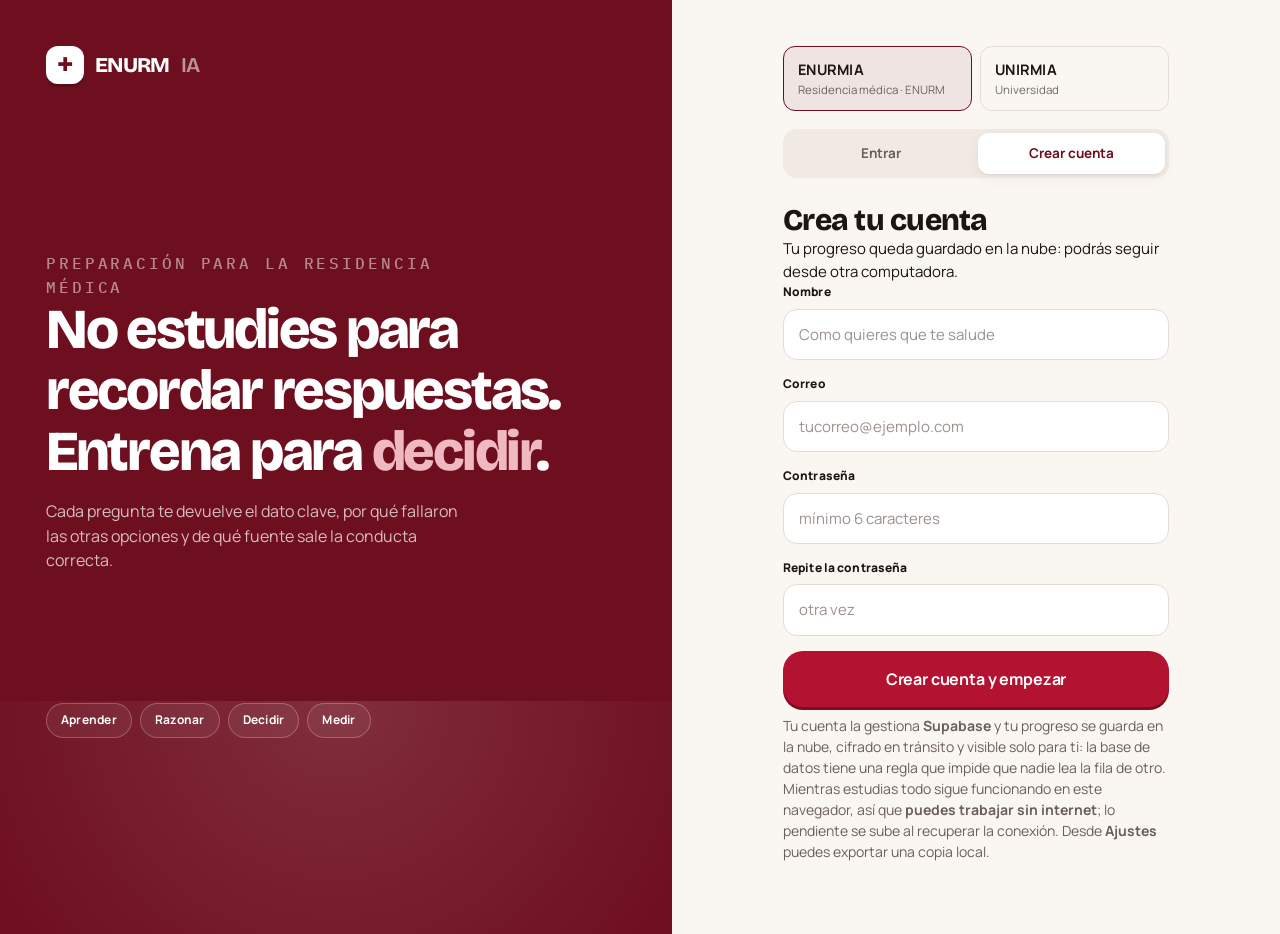
==== app.html @ 2036afc1 "UNIRMIA: completar cuatrimestres 10-13 al estandar extenso (32 materias), renombrar Cuatrimestre->Bl" ====
<!DOCTYPE html>
<html lang="es">
<head>
<meta charset="utf-8">
<meta name="viewport" content="width=device-width,initial-scale=1">
<title>ENURMIA</title>
<link rel="icon" href="data:image/svg+xml,<svg xmlns='http://www.w3.org/2000/svg' viewBox='0 0 100 100'><rect width='100' height='100' rx='22' fill='%236E0F1F'/><path d='M12 55h16l7-18 10 34 8-22 6 12h29' stroke='white' stroke-width='7' fill='none' stroke-linecap='round' stroke-linejoin='round'/></svg>">
<link rel="stylesheet" href="assets/css/app.css">
</head>
<body>

<div class="app" id="app"></div>
<div class="tostadas" id="tostadas"></div>

<!-- banco de preguntas -->
<script src="datos/banco-01-medicina-interna.js"></script>
<script src="datos/banco-02-pediatria-gineco.js"></script>
<script src="datos/banco-03-cirugia-emergencias-psiquiatria.js"></script>
<script src="datos/banco-04-salud-publica-bioetica.js"></script>
<script src="datos/banco-05-farmacologia-basicas.js"></script>
<!-- banco extendido: examenes MIR reales (HEAD-QA v2, MIT) -->
<script src="datos/banco-06-temario-a.js"></script>
<script src="datos/banco-07-temario-b.js"></script>
<script src="datos/banco-08-temario-c.js"></script>
<script src="datos/banco-09-temario-d.js"></script>
<script src="datos/banco-10-temario-e.js"></script>
<script src="datos/banco-11-temario-f.js"></script>
<script src="datos/banco-12-temario-g.js"></script>
<script src="datos/banco-13-temario-h.js"></script>
<script src="datos/banco-14-temario-i.js"></script>
<script src="datos/banco-15-temario-j.js"></script>
<script src="datos/banco-16-temario-k.js"></script>
<script src="datos/banco-17-temario-l.js"></script>
<script src="datos/banco-18-temario-m.js"></script>
<script src="datos/banco-19-temario-n.js"></script>
<script src="datos/banco-20-temario-o.js"></script>
<script src="datos/banco-21-temario-p.js"></script>
<script src="datos/banco-22-temario-q.js"></script>
<script src="datos/banco-23-temario-r.js"></script>
<script src="datos/banco-24-temario-s.js"></script>
<script src="datos/banco-25-temario-t.js"></script>
<script src="datos/banco-26-temario-u.js"></script>
<script src="datos/banco-27-temario-v.js"></script>
<script src="datos/banco-enurm-real.js"></script>
<script src="datos/banco-mir-01.js"></script>
<script src="datos/banco-mir-02.js"></script>
<script src="datos/banco-mir-03.js"></script>
<!-- capa de explicaciones que se fusiona por id sobre el banco extendido -->
<script src="datos/revision-mir.js"></script>
<script src="datos/explicaciones-mir-01.js"></script>
<script src="datos/explicaciones-mir-02.js"></script>
<script src="datos/explicaciones-mir-03.js"></script>
<script src="datos/explicaciones-mir-04.js"></script>
<script src="datos/explicaciones-mir-05.js"></script>
<script src="datos/explicaciones-mir-06.js"></script>
<script src="datos/explicaciones-mir-07.js"></script>
<script src="datos/explicaciones-mir-08.js"></script>
<script src="datos/explicaciones-mir-09.js"></script>
<script src="datos/explicaciones-mir-10.js"></script>
<script src="datos/explicaciones-mir-11.js"></script>
<script src="datos/explicaciones-mir-12.js"></script>
<script src="datos/explicaciones-mir-13.js"></script>
<script src="datos/explicaciones-mir-14.js"></script>
<script src="datos/explicaciones-mir-15.js"></script>
<script src="datos/explicaciones-mir-16.js"></script>
<script src="datos/explicaciones-mir-17.js"></script>
<script src="datos/explicaciones-enurm-01.js"></script>
<script src="datos/explicaciones-enurm-02.js"></script>
<script src="datos/asignaturas-unirm.js"></script>
<script src="datos/casos.js"></script>
<script src="datos/casos-02.js"></script>
<script src="datos/casos-unirm.js"></script>
<script src="datos/tarjetas.js"></script>
<script src="datos/temario.js"></script>
<script src="datos/apuntes-01-cardio-respiratorio.js"></script>
<script src="datos/apuntes-02-infeccioso-digestivo-endocrino.js"></script>
<script src="datos/apuntes-03-electrolitos-neuro-reuma.js"></script>
<script src="datos/apuntes-04-urgencias.js"></script>
<script src="datos/apuntes-05-obstetricia.js"></script>
<script src="datos/apuntes-06-ginecologia.js"></script>
<script src="datos/apuntes-07-pediatria.js"></script>
<script src="datos/apuntes-08-cirugia.js"></script>

<!-- UNIRMIA: van DESPUES de los datos de ENURMIA a proposito.
     datos/temario.js y datos/tarjetas.js asignan el array entero
     (window.TEMARIO = [...]) en vez de concatenar, asi que todo lo
     que se cargue antes que ellos se pierde. -->
<script src="datos/unirm-07-temario.js"></script>
<script src="datos/unirm-07-apuntes.js"></script>
<script src="datos/unirm-07-tarjetas.js"></script>
<script src="datos/unirm-07-banco.js"></script>
<script src="datos/unirm-07-apuntes-2.js"></script>
<script src="datos/unirm-07-tarjetas-2.js"></script>
<script src="datos/unirm-07-banco-2.js"></script>
<script src="datos/unirm-07-apuntes-3.js"></script>
<script src="datos/unirm-07-tarjetas-3.js"></script>
<script src="datos/unirm-07-banco-3.js"></script>
<script src="datos/unirm-07-banco-4.js"></script>
<script src="datos/unirm-07-banco-5.js"></script>
<script src="datos/unirm-07-banco-6.js"></script>
<script src="datos/unirm-07-banco-7.js"></script>
<script src="datos/unirm-07-banco-8.js"></script>
<script src="datos/unirm-07-banco-9.js"></script>
<script src="datos/unirm-07-banco-10.js"></script>
<script src="datos/unirm-07-banco-11.js"></script>
<script src="datos/unirm-07-banco-12.js"></script>
<script src="datos/unirm-07-banco-13.js"></script>
<script src="datos/unirm-07-banco-14.js"></script>
<script src="datos/unirm-07-banco-15.js"></script>
<script src="datos/unirm-07-banco-16.js"></script>
<script src="datos/unirm-07-apuntes-4.js"></script>
<script src="datos/unirm-07-apuntes-5.js"></script>
<script src="datos/unirm-07-apuntes-6.js"></script>
<script src="datos/unirm-07-apuntes-7.js"></script>
<script src="datos/unirm-07-apuntes-8.js"></script>
<script src="datos/unirm-07-apuntes-9.js"></script>
<script src="datos/unirm-07-apuntes-10.js"></script>
<script src="datos/unirm-07-apuntes-11.js"></script>
<script src="datos/unirm-07-apuntes-12.js"></script>
<script src="datos/unirm-07-apuntes-13.js"></script>
<script src="datos/unirm-07-apuntes-14.js"></script>
<script src="datos/unirm-07-apuntes-15.js"></script>
<script src="datos/unirm-07-apuntes-16.js"></script>
<script src="datos/unirm-07-apuntes-17.js"></script>
<script src="datos/unirm-07-apuntes-18.js"></script>
<script src="datos/unirm-07-apuntes-19.js"></script>
<script src="datos/unirm-07-apuntes-20.js"></script>
<script src="datos/unirm-07-apuntes-21.js"></script>
<script src="datos/unirm-07-apuntes-22.js"></script>
<script src="datos/unirm-07-apuntes-23.js"></script>
<script src="datos/unirm-08-temario.js"></script>
<script src="datos/unirm-08-apuntes.js"></script>
<script src="datos/unirm-08-tarjetas.js"></script>
<script src="datos/unirm-08-banco.js"></script>
<script src="datos/unirm-08-banco-17.js"></script>
<script src="datos/unirm-08-banco-18.js"></script>
<script src="datos/unirm-08-banco-19.js"></script>
<script src="datos/unirm-08-banco-20.js"></script>
<script src="datos/unirm-08-banco-21.js"></script>
<script src="datos/unirm-08-banco-22.js"></script>
<script src="datos/unirm-08-banco-23.js"></script>
<script src="datos/unirm-08-banco-24.js"></script>
<script src="datos/unirm-08-banco-25.js"></script>
<script src="datos/unirm-08-banco-26.js"></script>
<script src="datos/unirm-08-banco-27.js"></script>
<script src="datos/unirm-08-banco-28.js"></script>
<script src="datos/unirm-08-banco-29.js"></script>
<script src="datos/unirm-08-banco-30.js"></script>
<script src="datos/unirm-08-banco-31.js"></script>
<script src="datos/unirm-08-banco-32.js"></script>
<script src="datos/unirm-08-apuntes-2.js"></script>
<script src="datos/unirm-08-apuntes-3.js"></script>
<script src="datos/unirm-08-apuntes-4.js"></script>
<script src="datos/unirm-08-apuntes-5.js"></script>
<script src="datos/unirm-08-apuntes-6.js"></script>
<script src="datos/unirm-08-apuntes-7.js"></script>
<script src="datos/unirm-08-apuntes-8.js"></script>
<script src="datos/unirm-08-apuntes-9.js"></script>
<script src="datos/unirm-08-apuntes-10.js"></script>
<script src="datos/unirm-08-apuntes-11.js"></script>
<script src="datos/unirm-08-apuntes-12.js"></script>
<script src="datos/unirm-08-apuntes-24.js"></script>
<script src="datos/unirm-08-apuntes-25.js"></script>
<script src="datos/unirm-08-apuntes-26.js"></script>
<script src="datos/unirm-08-apuntes-27.js"></script>
<script src="datos/unirm-08-apuntes-28.js"></script>
<script src="datos/unirm-08-apuntes-29.js"></script>
<script src="datos/unirm-08-apuntes-30.js"></script>
<script src="datos/unirm-08-apuntes-31.js"></script>
<script src="datos/unirm-09-temario.js"></script>
<script src="datos/unirm-09-banco.js"></script>
<script src="datos/unirm-09-banco-2.js"></script>
<script src="datos/unirm-09-banco-3.js"></script>
<script src="datos/unirm-09-banco-4.js"></script>
<script src="datos/unirm-09-banco-5.js"></script>
<script src="datos/unirm-09-banco-6.js"></script>
<script src="datos/unirm-09-banco-7.js"></script>
<script src="datos/unirm-09-banco-8.js"></script>
<script src="datos/unirm-09-banco-9.js"></script>
<script src="datos/unirm-09-banco-10.js"></script>
<script src="datos/unirm-09-banco-11.js"></script>
<script src="datos/unirm-09-banco-12.js"></script>
<script src="datos/unirm-09-banco-13.js"></script>
<script src="datos/unirm-09-banco-14.js"></script>
<script src="datos/unirm-09-banco-15.js"></script>
<script src="datos/unirm-09-banco-16.js"></script>
<script src="datos/unirm-09-banco-17.js"></script>
<script src="datos/unirm-09-banco-18.js"></script>
<script src="datos/unirm-09-banco-19.js"></script>
<script src="datos/unirm-09-apuntes.js"></script>
<script src="datos/unirm-09-apuntes-2.js"></script>
<script src="datos/unirm-09-apuntes-3.js"></script>
<script src="datos/unirm-09-apuntes-4.js"></script>
<script src="datos/unirm-09-apuntes-5.js"></script>
<script src="datos/unirm-09-apuntes-6.js"></script>
<script src="datos/unirm-09-apuntes-7.js"></script>
<script src="datos/unirm-09-apuntes-8.js"></script>
<script src="datos/unirm-09-apuntes-9.js"></script>
<script src="datos/unirm-09-apuntes-10.js"></script>
<script src="datos/unirm-09-apuntes-11.js"></script>
<script src="datos/unirm-09-apuntes-12.js"></script>
<script src="datos/unirm-09-apuntes-13.js"></script>
<script src="datos/unirm-09-apuntes-14.js"></script>
<script src="datos/unirm-09-apuntes-15.js"></script>
<script src="datos/unirm-09-apuntes-16.js"></script>
<script src="datos/unirm-09-apuntes-17.js"></script>
<script src="datos/unirm-09-apuntes-18.js"></script>
<script src="datos/unirm-09-apuntes-19.js"></script>

<script src="datos/unirm-10-temario.js"></script>
<script src="datos/unirm-11-temario.js"></script>
<script src="datos/unirm-12-temario.js"></script>
<script src="datos/unirm-13-temario.js"></script>
<script src="datos/unirm-10-banco.js"></script>
<script src="datos/unirm-10-banco-2.js"></script>
<script src="datos/unirm-10-banco-3.js"></script>
<script src="datos/unirm-10-banco-4.js"></script>
<script src="datos/unirm-10-banco-5.js"></script>
<script src="datos/unirm-10-banco-6.js"></script>
<script src="datos/unirm-10-banco-7.js"></script>
<script src="datos/unirm-10-banco-8.js"></script>
<script src="datos/unirm-10-banco-9.js"></script>
<script src="datos/unirm-10-banco-10.js"></script>
<script src="datos/unirm-10-banco-11.js"></script>
<script src="datos/unirm-10-banco-12.js"></script>
<script src="datos/unirm-10-banco-13.js"></script>
<script src="datos/unirm-10-banco-14.js"></script>
<script src="datos/unirm-11-banco.js"></script>
<script src="datos/unirm-11-banco-2.js"></script>
<script src="datos/unirm-11-banco-3.js"></script>
<script src="datos/unirm-11-banco-4.js"></script>
<script src="datos/unirm-11-banco-5.js"></script>
<script src="datos/unirm-11-banco-6.js"></script>
<script src="datos/unirm-11-banco-7.js"></script>
<script src="datos/unirm-11-banco-8.js"></script>
<script src="datos/unirm-11-banco-9.js"></script>
<script src="datos/unirm-11-banco-10.js"></script>
<script src="datos/unirm-11-banco-11.js"></script>
<script src="datos/unirm-11-banco-12.js"></script>
<script src="datos/unirm-11-banco-13.js"></script>
<script src="datos/unirm-11-banco-14.js"></script>
<script src="datos/unirm-12-banco.js"></script>
<script src="datos/unirm-12-banco-2.js"></script>
<script src="datos/unirm-12-banco-3.js"></script>
<script src="datos/unirm-12-banco-4.js"></script>
<script src="datos/unirm-12-banco-5.js"></script>
<script src="datos/unirm-12-banco-6.js"></script>
<script src="datos/unirm-12-banco-7.js"></script>
<script src="datos/unirm-12-banco-8.js"></script>
<script src="datos/unirm-12-banco-9.js"></script>
<script src="datos/unirm-12-banco-10.js"></script>
<script src="datos/unirm-12-banco-11.js"></script>
<script src="datos/unirm-12-banco-12.js"></script>
<script src="datos/unirm-12-banco-13.js"></script>
<script src="datos/unirm-12-banco-14.js"></script>
<script src="datos/unirm-12-banco-15.js"></script>
<script src="datos/unirm-12-banco-16.js"></script>
<script src="datos/unirm-13-banco.js"></script>
<script src="datos/unirm-13-banco-2.js"></script>
<script src="datos/unirm-13-banco-3.js"></script>
<script src="datos/unirm-13-banco-4.js"></script>
<script src="datos/unirm-13-banco-5.js"></script>
<script src="datos/unirm-13-banco-6.js"></script>
<script src="datos/unirm-13-banco-7.js"></script>
<script src="datos/unirm-13-banco-8.js"></script>
<script src="datos/unirm-13-banco-9.js"></script>
<script src="datos/unirm-13-banco-10.js"></script>
<script src="datos/unirm-13-banco-11.js"></script>
<script src="datos/unirm-13-banco-12.js"></script>
<script src="datos/unirm-13-banco-13.js"></script>
<script src="datos/unirm-13-banco-14.js"></script>
<script src="datos/unirm-13-banco-15.js"></script>
<script src="datos/unirm-13-banco-16.js"></script>
<script src="datos/unirm-10-apuntes.js"></script>
<script src="datos/unirm-10-apuntes-2.js"></script>
<script src="datos/unirm-10-apuntes-3.js"></script>
<script src="datos/unirm-10-apuntes-4.js"></script>
<script src="datos/unirm-10-apuntes-5.js"></script>
<script src="datos/unirm-10-apuntes-6.js"></script>
<script src="datos/unirm-10-apuntes-7.js"></script>
<script src="datos/unirm-10-apuntes-8.js"></script>
<script src="datos/unirm-11-apuntes.js"></script>
<script src="datos/unirm-11-apuntes-2.js"></script>
<script src="datos/unirm-11-apuntes-3.js"></script>
<script src="datos/unirm-11-apuntes-4.js"></script>
<script src="datos/unirm-11-apuntes-5.js"></script>
<script src="datos/unirm-11-apuntes-6.js"></script>
<script src="datos/unirm-11-apuntes-7.js"></script>
<script src="datos/unirm-12-apuntes.js"></script>
<script src="datos/unirm-12-apuntes-2.js"></script>
<script src="datos/unirm-12-apuntes-3.js"></script>
<script src="datos/unirm-12-apuntes-4.js"></script>
<script src="datos/unirm-12-apuntes-5.js"></script>
<script src="datos/unirm-12-apuntes-6.js"></script>
<script src="datos/unirm-12-apuntes-7.js"></script>
<script src="datos/unirm-12-apuntes-8.js"></script>
<script src="datos/unirm-13-apuntes.js"></script>
<script src="datos/unirm-13-apuntes-2.js"></script>
<script src="datos/unirm-13-apuntes-3.js"></script>
<script src="datos/unirm-13-apuntes-4.js"></script>
<script src="datos/unirm-13-apuntes-5.js"></script>
<script src="datos/unirm-13-apuntes-6.js"></script>
<script src="datos/unirm-13-apuntes-7.js"></script>
<script src="datos/unirm-13-apuntes-8.js"></script>

<script src="datos/unirm-orden-opciones.js"></script>

<!-- nucleo -->
<script src="assets/js/vendor/supabase.js"></script>
<script src="assets/js/nube.js"></script>
<script src="assets/js/almacen.js"></script>
<script src="assets/js/ui.js"></script>
<script src="assets/js/motor.js"></script>
<script src="assets/js/ruta.js"></script>
<script src="assets/js/arturo.js"></script>
<script src="assets/js/arturo-ia.js"></script>

<!-- vistas -->
<script src="assets/js/vistas/sesion.js"></script>
<script src="assets/js/vistas/paneles.js"></script>
<script src="assets/js/vistas/clinica.js"></script>
<script src="assets/js/vistas/casos-unirm.js"></script>
<script src="assets/js/vistas/duelo.js"></script>
<script src="assets/js/vistas/flashcards.js"></script>
<script src="assets/js/vistas/temario.js"></script>
<script src="assets/js/vistas/ruta.js"></script>
<script src="assets/js/vistas/apuntes.js"></script>
<script src="assets/js/vistas/material.js"></script>
<script src="assets/js/vistas/examinar.js"></script>
<script src="assets/js/vistas/indice.js"></script>
<script src="assets/js/vistas/proximos.js"></script>
<script src="assets/js/vistas/ranking.js"></script>
<script src="assets/js/vistas/soporte.js"></script>
<script src="assets/js/vistas/admin.js"></script>
<script src="assets/js/app.js"></script>
</body>
</html>
---- assets/css/app.css ----
/* ============================================================
   ENURMIA — sistema visual
   Direccion: instrumental medico. Sangria como marca,
   materiales de quirofano como paleta de apoyo.
   ============================================================ */

@import url('https://fonts.googleapis.com/css2?family=Bricolage+Grotesque:opsz,wght@12..96,400;12..96,600;12..96,700;12..96,800&family=Manrope:wght@400;500;600;700;800&family=IBM+Plex+Mono:wght@400;500;600&display=swap');

/* ---------- tokens ---------- */
:root{
  --sangria:#6E0F1F;
  --sangria-vivo:#B31331;
  --sangria-luz:#F3DDE0;
  --sangria-tinta:#4A0812;

  --hueso:#FAF6F2;
  --hueso-hondo:#F1E9E3;
  --papel:#FFFFFF;
  --carbon:#16100F;
  --carbon-suave:#2A1F1D;

  --quirofano:#4E8C74;
  --quirofano-luz:#DCEDE4;
  --yodo:#C8873A;
  --yodo-luz:#F7E8D2;
  --suero:#7FA8C4;
  --suero-luz:#DFECF4;
  --lila:#8E7BB0;
  --lila-luz:#EAE3F3;

  --tinta:#1D1512;
  --tinta-60:#6B5F5A;
  --tinta-40:#9C918C;
  --linea:#E7DCD4;

  --display:'Bricolage Grotesque','Manrope',system-ui,sans-serif;
  --texto:'Manrope',system-ui,-apple-system,sans-serif;
  --mono:'IBM Plex Mono',ui-monospace,'Cascadia Mono',monospace;

  --r-xs:10px; --r-sm:14px; --r-md:20px; --r-lg:26px; --r-xl:34px;
  --sombra-baja:0 1px 2px rgba(45,20,15,.06), 0 4px 14px rgba(45,20,15,.05);
  --sombra-media:0 2px 6px rgba(45,20,15,.07), 0 14px 34px rgba(45,20,15,.09);
  --sombra-alta:0 8px 20px rgba(45,20,15,.10), 0 30px 60px rgba(45,20,15,.14);
  --salida:cubic-bezier(.22,1,.36,1);
  --rebote:cubic-bezier(.34,1.56,.64,1);
}

*,*::before,*::after{box-sizing:border-box}
html,body{height:100%}
body{
  margin:0;background:var(--hueso);color:var(--tinta);
  font-family:var(--texto);font-size:15px;line-height:1.55;
  -webkit-font-smoothing:antialiased;
  overflow-x:hidden;
}
h1,h2,h3,h4{font-family:var(--display);margin:0;letter-spacing:-.025em;line-height:1.08;font-weight:700}
p{margin:0}
button,input,textarea,select{font:inherit;color:inherit}
a{color:inherit;text-decoration:none}
::selection{background:var(--sangria-vivo);color:#fff}
:focus-visible{outline:2.5px solid var(--sangria-vivo);outline-offset:3px;border-radius:6px}

/* barra de scroll */
::-webkit-scrollbar{width:11px;height:11px}
::-webkit-scrollbar-track{background:transparent}
::-webkit-scrollbar-thumb{background:#DCCFC7;border:3px solid var(--hueso);border-radius:99px}
::-webkit-scrollbar-thumb:hover{background:#C6B4AA}

/* ---------- utilidades ---------- */
.mono{font-family:var(--mono);font-variant-numeric:tabular-nums}
.eyebrow{font-family:var(--mono);font-size:10.5px;letter-spacing:.18em;text-transform:uppercase;color:var(--tinta-40);font-weight:500}
.muted{color:var(--tinta-60)}
.center{display:grid;place-items:center}
.row{display:flex;align-items:center;gap:12px}
.row-b{display:flex;align-items:center;justify-content:space-between;gap:12px}
.wrap{flex-wrap:wrap}
.grow{flex:1}
.hidden{display:none !important}
.nowrap{white-space:nowrap}

/* ============================================================
   FIRMA VISUAL — el trazo de electrocardiograma
   ============================================================ */
.ecg{display:block;width:100%;height:100%;overflow:visible}
.ecg path{
  fill:none;stroke:currentColor;stroke-width:2;
  stroke-linecap:round;stroke-linejoin:round;
  stroke-dasharray:var(--dash,1000);
  stroke-dashoffset:var(--dash,1000);
  animation:latido 3.2s linear infinite;
}
@keyframes latido{
  0%{stroke-dashoffset:var(--dash,1000)}
  55%,100%{stroke-dashoffset:0}
}
.ecg--pausa path{animation:none;stroke-dashoffset:0}

/* ============================================================
   BOTONES — todo lo presionable se hunde
   ============================================================ */
.btn{
  --btn-bg:var(--sangria);--btn-fg:#fff;--btn-borde:var(--sangria-tinta);
  position:relative;display:inline-flex;align-items:center;justify-content:center;gap:9px;
  padding:12px 22px;border:none;border-radius:var(--r-sm);
  background:var(--btn-bg);color:var(--btn-fg);
  font-weight:700;font-size:14px;letter-spacing:-.01em;cursor:pointer;
  box-shadow:0 3px 0 var(--btn-borde);
  transition:transform .12s var(--salida),box-shadow .12s var(--salida),filter .18s ease;
  user-select:none;
}
.btn:hover{filter:brightness(1.08)}
.btn:active{transform:translateY(3px);box-shadow:0 0 0 var(--btn-borde)}
.btn[disabled]{opacity:.4;pointer-events:none}
.btn--vivo{--btn-bg:var(--sangria-vivo);--btn-borde:#7C0D22}
.btn--carbon{--btn-bg:var(--carbon);--btn-borde:#000}
.btn--verde{--btn-bg:var(--quirofano);--btn-borde:#33604F}
.btn--fantasma{--btn-bg:var(--papel);--btn-fg:var(--tinta);--btn-borde:var(--linea);border:1px solid var(--linea)}
.btn--claro{--btn-bg:var(--sangria-luz);--btn-fg:var(--sangria);--btn-borde:#E2C3C8}
.btn--sm{padding:8px 15px;font-size:13px;border-radius:11px}
.btn--lg{padding:16px 30px;font-size:16px;border-radius:var(--r-md)}
.btn--ancho{width:100%}

.icono{
  display:inline-grid;place-items:center;width:38px;height:38px;flex:none;
  border-radius:50%;border:1px solid var(--linea);background:var(--papel);
  cursor:pointer;box-shadow:0 2px 0 var(--linea);
  transition:transform .12s var(--salida),box-shadow .12s var(--salida),background .18s;
}
.icono:hover{background:var(--hueso-hondo)}
.icono:active{transform:translateY(2px);box-shadow:none}
.icono--activo{background:var(--carbon);color:#fff;border-color:var(--carbon);box-shadow:0 2px 0 #000}

/* ---------- chips ---------- */
.chip{
  display:inline-flex;align-items:center;gap:6px;
  padding:5px 12px;border-radius:99px;background:var(--hueso-hondo);
  font-size:12px;font-weight:700;color:var(--tinta-60);white-space:nowrap;
  border:1px solid transparent;
}
.chip--sangria{background:var(--sangria-luz);color:var(--sangria)}
.chip--verde{background:var(--quirofano-luz);color:#33604F}
.chip--yodo{background:var(--yodo-luz);color:#8A5B1E}
.chip--suero{background:var(--suero-luz);color:#3F6B8C}
.chip--lila{background:var(--lila-luz);color:#5E4A82}
.chip--carbon{background:var(--carbon);color:#fff}
button.chip{cursor:pointer;transition:transform .12s var(--salida)}
button.chip:active{transform:translateY(2px)}
button.chip.on{background:var(--carbon);color:#fff}

/* ---------- cards ---------- */
.card{
  background:var(--papel);border-radius:var(--r-lg);padding:22px;
  box-shadow:var(--sombra-baja);border:1px solid rgba(231,220,212,.75);
  transition:transform .3s var(--salida),box-shadow .3s var(--salida);
}
.card--flota:hover{transform:translateY(-3px);box-shadow:var(--sombra-media)}
.card--sangria{background:var(--sangria);color:#fff;border-color:transparent}
.card--carbon{background:var(--carbon);color:#fff;border-color:transparent}
.card--rosa{background:var(--sangria-luz);border-color:#EBD2D6}
.card--verde{background:var(--quirofano-luz);border-color:#CBE3D7}
.card--suero{background:var(--suero-luz);border-color:#CFE1EC}
.card--yodo{background:var(--yodo-luz);border-color:#EEDABE}
.card--lila{background:var(--lila-luz);border-color:#DDD2EC}

/* ============================================================
   LOGIN
   ============================================================ */
.acceso{min-height:100vh;display:grid;grid-template-columns:1.05fr .95fr}
.acceso__arte{
  position:relative;overflow:hidden;padding:46px;
  background:var(--sangria);color:#fff;display:flex;flex-direction:column;
}
.acceso__arte::after{
  content:'';position:absolute;inset:auto -20% -35% -20%;height:60%;
  background:radial-gradient(60% 100% at 50% 0%,rgba(255,255,255,.13),transparent 70%);
  pointer-events:none;
}
.marca{display:flex;align-items:center;gap:11px;font-family:var(--display);font-weight:800;font-size:21px;letter-spacing:-.03em}
.marca__sello{
  width:38px;height:38px;border-radius:12px;display:grid;place-items:center;
  background:#fff;color:var(--sangria);font-size:19px;flex:none;
  box-shadow:0 3px 0 rgba(0,0,0,.18);
}
/* Centrado en el espacio libre, no pegado al fondo. Con margin-top:auto a
   secas el lema se iba abajo del todo y en pantallas altas quedaba en la
   esquina inferior con un hueco enorme sobre el. Con auto arriba Y abajo
   se reparte el sobrante por igual. */
.acceso__lema{margin-top:auto;margin-bottom:auto;max-width:520px;position:relative;z-index:1}
.acceso__lema h1{font-size:clamp(34px,4.4vw,58px);font-weight:800;letter-spacing:-.04em}
.acceso__lema h1 em{font-style:normal;color:#F0B8C0;position:relative;white-space:nowrap}
.acceso__lema p{margin-top:16px;font-size:16px;color:rgba(255,255,255,.72);max-width:420px}
.acceso__trazo{height:78px;margin-top:26px;color:rgba(255,255,255,.5)}
.acceso__pilares{display:flex;gap:8px;margin-top:26px;flex-wrap:wrap}
.acceso__pilares span{
  padding:7px 14px;border-radius:99px;border:1px solid rgba(255,255,255,.24);
  font-size:12px;font-weight:700;letter-spacing:.02em;background:rgba(255,255,255,.06);
}
.acceso__panel{padding:46px;display:grid;place-items:center;background:var(--hueso)}
.forma{width:100%;max-width:386px}
.forma h2{font-size:30px;font-weight:800}
.forma>p{color:var(--tinta-60);margin-top:8px;margin-bottom:26px;font-size:14px}
.campo{margin-bottom:15px}
.campo label{display:block;font-size:12px;font-weight:800;margin-bottom:7px;letter-spacing:.01em}
.campo input{
  width:100%;padding:13px 15px;border-radius:var(--r-sm);
  border:1.5px solid var(--linea);background:var(--papel);
  transition:border-color .18s,box-shadow .18s,transform .18s var(--salida);
}
.campo input:focus{outline:none;border-color:var(--sangria-vivo);box-shadow:0 0 0 4px rgba(179,19,49,.11)}
.campo input::placeholder{color:var(--tinta-40)}
.pestanas{display:flex;gap:4px;padding:4px;background:var(--hueso-hondo);border-radius:var(--r-sm);margin-bottom:26px}
.pestanas button{
  flex:1;padding:10px;border:none;background:transparent;border-radius:11px;
  font-weight:700;font-size:13.5px;cursor:pointer;color:var(--tinta-60);
  transition:all .22s var(--salida);
}
.pestanas button.on{background:var(--papel);color:var(--sangria);box-shadow:var(--sombra-baja)}
.aviso{
  margin-top:16px;padding:11px 14px;border-radius:var(--r-sm);font-size:13px;font-weight:600;
  background:var(--sangria-luz);color:var(--sangria);border-left:3px solid var(--sangria-vivo);
  animation:aparece .3s var(--salida);
}
.aviso--ok{background:var(--quirofano-luz);color:#33604F;border-left-color:var(--quirofano)}
.nota-privacidad{margin-top:22px;font-size:12px;color:var(--tinta-40);line-height:1.5}

@media(max-width:900px){
  .acceso{grid-template-columns:1fr}
  .acceso__arte{padding:30px;min-height:auto}
  .acceso__lema h1{font-size:34px}
  .acceso__trazo{height:52px;margin-top:18px}
  .acceso__panel{padding:30px 22px 60px}
}

/* ============================================================
   ESQUELETO DE LA APP
   ============================================================ */
.app{display:grid;grid-template-columns:236px 1fr;min-height:100vh}

.rail{
  position:sticky;top:0;height:100vh;padding:20px 14px;
  background:var(--carbon);color:#fff;display:flex;flex-direction:column;gap:6px;
}
.rail__marca{display:flex;align-items:center;gap:10px;padding:6px 8px 20px;font-family:var(--display);font-weight:800;font-size:18px;letter-spacing:-.03em}
.rail__marca .marca__sello{width:32px;height:32px;border-radius:10px;font-size:16px;background:var(--sangria-vivo);color:#fff;box-shadow:0 2px 0 #6E0F1F}
.rail__link{
  display:flex;align-items:center;gap:11px;padding:10px 12px;border-radius:13px;
  color:rgba(255,255,255,.62);font-weight:600;font-size:14px;cursor:pointer;
  border:none;background:transparent;width:100%;text-align:left;
  transition:background .2s,color .2s,transform .12s var(--salida);
}
.rail__link .em{font-size:16px;width:20px;text-align:center;flex:none}
.rail__link:hover{background:rgba(255,255,255,.07);color:#fff}
.rail__link:active{transform:translateY(2px)}
.rail__link.on{background:var(--sangria-vivo);color:#fff;box-shadow:0 3px 0 #6E0F1F}
.rail__sep{height:1px;background:rgba(255,255,255,.1);margin:12px 8px}
.rail__pie{margin-top:auto;padding:12px;border-radius:var(--r-md);background:rgba(255,255,255,.06)}
.rail__pie .eyebrow{color:rgba(255,255,255,.4)}
.rail__racha{display:flex;align-items:baseline;gap:7px;margin-top:4px}
.rail__racha b{font-family:var(--display);font-size:26px;font-weight:800}
.rail__trazo{height:26px;color:var(--sangria-vivo);margin-top:6px}

.lienzo{padding:22px 30px 90px;max-width:1320px;width:100%}

.barra-sup{display:flex;align-items:center;gap:14px;margin-bottom:22px}
.buscador{
  flex:1;max-width:430px;display:flex;align-items:center;gap:9px;
  padding:10px 16px;border-radius:99px;background:var(--papel);
  border:1px solid var(--linea);box-shadow:var(--sombra-baja);
}
.buscador input{border:none;background:transparent;width:100%;outline:none;font-size:14px}
.perfil{
  display:flex;align-items:center;gap:10px;padding:6px 14px 6px 6px;border-radius:99px;
  background:var(--papel);border:1px solid var(--linea);box-shadow:var(--sombra-baja);cursor:pointer;
  transition:transform .12s var(--salida);
}
.perfil:active{transform:translateY(2px)}
.avatar{
  width:34px;height:34px;border-radius:50%;display:grid;place-items:center;flex:none;
  background:var(--sangria);color:#fff;font-weight:800;font-size:14px;font-family:var(--display);
}
.perfil small{display:block;color:var(--tinta-40);font-size:11px;line-height:1.2}
.perfil b{font-size:13px;line-height:1.2}

/* ---------- encabezado de vista ---------- */
.encabezado{margin-bottom:20px}
.encabezado h1{font-size:clamp(26px,3vw,38px);font-weight:800}
.encabezado p{color:var(--tinta-60);margin-top:6px;max-width:640px}

/* ---------- rejillas ---------- */
.rejilla{display:grid;gap:16px}
.rejilla--2{grid-template-columns:repeat(2,1fr)}
.rejilla--3{grid-template-columns:repeat(3,1fr)}
.rejilla--4{grid-template-columns:repeat(4,1fr)}
.rejilla--tablero{grid-template-columns:1.55fr .95fr;align-items:start}
@media(max-width:1100px){
  .rejilla--tablero,.rejilla--4{grid-template-columns:repeat(2,1fr)}
  .rejilla--3{grid-template-columns:repeat(2,1fr)}
}
@media(max-width:720px){
  .rejilla--2,.rejilla--3,.rejilla--4,.rejilla--tablero{grid-template-columns:1fr}
}

/* ---------- metrica ---------- */
.metrica{padding:18px 20px;border-radius:var(--r-lg);background:var(--papel);border:1px solid rgba(231,220,212,.75);box-shadow:var(--sombra-baja)}
.metrica b{display:block;font-family:var(--display);font-size:36px;font-weight:800;letter-spacing:-.04em;line-height:1}
.metrica span{display:block;font-size:12.5px;color:var(--tinta-60);margin-top:5px;font-weight:600}
.metrica .delta{font-size:11.5px;font-weight:700;margin-top:8px;display:inline-block}
.delta--sube{color:var(--quirofano)}
.delta--baja{color:var(--sangria-vivo)}

/* ---------- barras de dominio ---------- */
.barra{height:9px;border-radius:99px;background:var(--hueso-hondo);overflow:hidden}
.barra i{display:block;height:100%;border-radius:99px;background:var(--sangria-vivo);width:0;transition:width 1s var(--salida)}
.barra--fina{height:6px}
.barra i.b-alto{background:var(--quirofano)}
.barra i.b-medio{background:var(--yodo)}
.barra i.b-bajo{background:var(--sangria-vivo)}

.dominio{display:flex;flex-direction:column;gap:14px}
.dominio__fila{cursor:pointer;transition:transform .18s var(--salida)}
.dominio__fila:hover{transform:translateX(3px)}
.dominio__fila .row-b{margin-bottom:6px}
.dominio__fila b{font-size:14px}
.dominio__fila .mono{font-size:13px;font-weight:600}

/* ---------- proxima accion ---------- */
.accion{
  position:relative;overflow:hidden;padding:26px;border-radius:var(--r-xl);
  background:var(--sangria);color:#fff;box-shadow:var(--sombra-media);
}
.accion::after{
  content:'';position:absolute;right:-60px;top:-60px;width:260px;height:260px;border-radius:50%;
  background:radial-gradient(circle,rgba(255,255,255,.12),transparent 68%);
}
.accion h3{font-size:24px;font-weight:800;margin:10px 0 8px;position:relative}
.accion p{color:rgba(255,255,255,.76);font-size:14px;max-width:460px;position:relative}
.accion .btn{margin-top:18px;position:relative}
.accion .eyebrow{color:rgba(255,255,255,.55)}

/* ============================================================
   PREGUNTA
   ============================================================ */
.sesion{max-width:860px;margin:0 auto}
.sesion__barra{
  display:flex;align-items:center;gap:16px;padding:12px 18px;border-radius:99px;
  background:var(--papel);border:1px solid var(--linea);box-shadow:var(--sombra-baja);margin-bottom:20px;
  position:sticky;top:12px;z-index:20;
}
.progreso-pts{display:flex;gap:4px;flex:1;align-items:center}
.pt{height:6px;flex:1;border-radius:99px;background:var(--hueso-hondo);transition:background .3s}
.pt.ok{background:var(--quirofano)}
.pt.mal{background:var(--sangria-vivo)}
.pt.now{background:var(--carbon)}
.pt.marcada{background:var(--yodo)}

.reloj{display:flex;align-items:center;gap:8px;font-family:var(--mono);font-weight:600;font-size:15px}
.reloj__trazo{width:44px;height:20px;color:var(--quirofano)}
.reloj--urgente{color:var(--sangria-vivo)}
.reloj--urgente .reloj__trazo{color:var(--sangria-vivo)}
.reloj--urgente .ecg path{animation-duration:.9s}

.pregunta{
  background:var(--papel);border-radius:var(--r-xl);padding:30px;
  box-shadow:var(--sombra-media);border:1px solid rgba(231,220,212,.7);
  animation:entra .42s var(--salida) both;
}
@keyframes entra{from{opacity:0;transform:translateY(14px) scale(.99)}to{opacity:1;transform:none}}
.pregunta__meta{display:flex;gap:8px;flex-wrap:wrap;margin-bottom:16px}
.pregunta__caso{font-size:17px;line-height:1.68;color:var(--tinta)}
.pregunta__caso strong{background:linear-gradient(transparent 62%,var(--sangria-luz) 62%);font-weight:700}
.pregunta__enunciado{font-family:var(--display);font-size:20px;font-weight:700;margin:22px 0 18px;letter-spacing:-.02em}

.opciones{display:flex;flex-direction:column;gap:10px}
.opcion{
  display:flex;align-items:flex-start;gap:14px;padding:15px 18px;
  border-radius:var(--r-md);border:1.5px solid var(--linea);background:var(--papel);
  cursor:pointer;text-align:left;width:100%;
  transition:transform .14s var(--salida),border-color .2s,background .2s,box-shadow .14s var(--salida);
  box-shadow:0 2px 0 rgba(231,220,212,.9);
}
.opcion:hover{border-color:#D6C3BB;background:#FEFCFB}
.opcion:active{transform:translateY(2px);box-shadow:none}
.opcion__letra{
  width:29px;height:29px;flex:none;border-radius:9px;display:grid;place-items:center;
  background:var(--hueso-hondo);font-family:var(--mono);font-weight:600;font-size:13px;
  transition:background .2s,color .2s;
}
.opcion__texto{flex:1;font-size:15px;line-height:1.5;padding-top:3px}
.opcion.sel{border-color:var(--sangria-vivo);background:var(--sangria-luz);box-shadow:0 2px 0 #E2C3C8}
.opcion.sel .opcion__letra{background:var(--sangria-vivo);color:#fff}
.opcion.correcta{border-color:var(--quirofano);background:var(--quirofano-luz);box-shadow:0 2px 0 #CBE3D7}
.opcion.correcta .opcion__letra{background:var(--quirofano);color:#fff}
.opcion.incorrecta{border-color:var(--sangria-vivo);background:#FBEEF0;box-shadow:0 2px 0 #E2C3C8;animation:tiembla .38s}
.opcion.incorrecta .opcion__letra{background:var(--sangria-vivo);color:#fff}
.opcion.apagada{opacity:.5}
.opcion[disabled]{cursor:default}
@keyframes tiembla{10%,90%{transform:translateX(-2px)}20%,80%{transform:translateX(4px)}30%,50%,70%{transform:translateX(-6px)}40%,60%{transform:translateX(6px)}}

.acciones-pregunta{display:flex;gap:9px;flex-wrap:wrap;margin-top:20px;align-items:center}

/* ---------- confianza ---------- */
.confianza{display:flex;gap:8px;align-items:center;margin-top:18px;padding:12px 15px;border-radius:var(--r-md);background:var(--hueso);border:1px dashed var(--linea)}
.confianza span{font-size:12.5px;font-weight:700;color:var(--tinta-60)}
.confianza button{flex:1}

/* ---------- explicacion ---------- */
.explica{margin-top:20px;animation:aparece .45s var(--salida) both}
@keyframes aparece{from{opacity:0;transform:translateY(10px)}to{opacity:1;transform:none}}
.veredicto{
  display:flex;align-items:center;gap:14px;padding:18px 20px;border-radius:var(--r-md);margin-bottom:14px;
}
.veredicto--ok{background:var(--quirofano-luz);color:#2F5A49}
.veredicto--mal{background:#FBEEF0;color:var(--sangria)}
.veredicto__sello{width:44px;height:44px;border-radius:14px;display:grid;place-items:center;font-size:22px;background:rgba(255,255,255,.65);flex:none}
.veredicto b{font-family:var(--display);font-size:20px;font-weight:800;display:block}
.veredicto small{font-size:13px;opacity:.85}

.bloque{padding:16px 18px;border-radius:var(--r-md);background:var(--hueso);margin-bottom:10px;border-left:3px solid var(--linea)}
.bloque .eyebrow{margin-bottom:6px;display:block}
.bloque p{font-size:14.5px;line-height:1.62}
.bloque--clave{background:var(--yodo-luz);border-left-color:var(--yodo)}
.bloque--porque{background:var(--quirofano-luz);border-left-color:var(--quirofano)}
.bloque--trampa{background:var(--lila-luz);border-left-color:var(--lila)}
.bloque--fuente{background:var(--suero-luz);border-left-color:var(--suero)}
.bloque--fuente p{font-family:var(--mono);font-size:12.5px;line-height:1.55}
.descartes{display:flex;flex-direction:column;gap:8px;margin-top:4px}
.descarte{display:flex;gap:11px;font-size:13.5px;line-height:1.55;padding:11px 14px;border-radius:var(--r-sm);background:var(--papel);border:1px solid var(--linea)}
.descarte b{font-family:var(--mono);color:var(--sangria-vivo);flex:none}

/* ---------- tipo de error ---------- */
.errores-tipo{display:grid;grid-template-columns:repeat(3,1fr);gap:8px;margin-top:8px}
@media(max-width:720px){.errores-tipo{grid-template-columns:repeat(2,1fr)}}
.err-btn{
  padding:11px 12px;border-radius:var(--r-sm);border:1.5px solid var(--linea);background:var(--papel);
  cursor:pointer;font-size:12.5px;font-weight:700;text-align:left;display:flex;gap:8px;align-items:center;
  transition:transform .12s var(--salida),border-color .2s;
}
.err-btn:active{transform:translateY(2px)}
.err-btn.on{border-color:var(--carbon);background:var(--carbon);color:#fff}
.err-punto{width:10px;height:10px;border-radius:3px;flex:none}

/* ============================================================
   RAZONAMIENTO GUIADO
   ============================================================ */
.pasos{display:flex;gap:6px;margin-bottom:20px}
.paso{flex:1;height:5px;border-radius:99px;background:var(--hueso-hondo);position:relative;overflow:hidden}
.paso i{position:absolute;inset:0;background:var(--sangria-vivo);transform:scaleX(0);transform-origin:left;transition:transform .5s var(--salida)}
.paso.hecho i,.paso.actual i{transform:scaleX(1)}
.paso.actual i{background:var(--carbon)}

.campo-largo{
  width:100%;padding:14px 16px;border-radius:var(--r-md);border:1.5px solid var(--linea);
  background:var(--papel);min-height:96px;resize:vertical;line-height:1.6;
  transition:border-color .2s,box-shadow .2s;
}
.campo-largo:focus{outline:none;border-color:var(--sangria-vivo);box-shadow:0 0 0 4px rgba(179,19,49,.1)}

.dx-lista{display:flex;flex-direction:column;gap:8px}
.dx{
  display:flex;align-items:center;gap:12px;padding:13px 16px;border-radius:var(--r-md);
  border:1.5px solid var(--linea);background:var(--papel);cursor:pointer;text-align:left;
  transition:transform .12s var(--salida),border-color .2s,background .2s;
}
.dx:active{transform:translateY(2px)}
.dx.on{border-color:var(--carbon);background:var(--hueso-hondo)}
.dx__marca{width:22px;height:22px;border-radius:7px;border:1.5px solid var(--linea);flex:none;display:grid;place-items:center;font-size:12px;background:var(--papel)}
.dx.on .dx__marca{background:var(--carbon);border-color:var(--carbon);color:#fff}
.dx.acierto{border-color:var(--quirofano);background:var(--quirofano-luz)}
.dx.fallo{border-color:var(--sangria-vivo);background:#FBEEF0}
.dx__nota{font-size:12.5px;color:var(--tinta-60);display:block;margin-top:2px}

/* ============================================================
   CLINICA / PACIENTE VIRTUAL
   ============================================================ */
.consulta{display:grid;grid-template-columns:1.35fr .8fr;gap:18px;align-items:start}
@media(max-width:1000px){.consulta{grid-template-columns:1fr}}

.expediente{background:var(--papel);border-radius:var(--r-xl);border:1px solid var(--linea);box-shadow:var(--sombra-media);overflow:hidden;display:flex;flex-direction:column;height:min(72vh,700px)}
.expediente__cabeza{padding:18px 22px;background:var(--carbon);color:#fff;display:flex;align-items:center;gap:14px}
.expediente__cabeza .avatar{background:var(--sangria-vivo);width:42px;height:42px;font-size:18px}
.expediente__cuerpo{flex:1;overflow-y:auto;padding:20px;display:flex;flex-direction:column;gap:12px;background:var(--hueso)}
.dialogo{max-width:82%;padding:13px 16px;border-radius:18px;font-size:14.5px;line-height:1.58;animation:aparece .34s var(--salida) both}
.dialogo--medico{align-self:flex-end;background:var(--carbon);color:#fff;border-bottom-right-radius:6px}
.dialogo--paciente{align-self:flex-start;background:var(--papel);border:1px solid var(--linea);border-bottom-left-radius:6px}
.dialogo--sistema{align-self:center;background:var(--suero-luz);color:#3F6B8C;font-family:var(--mono);font-size:12px;max-width:100%;text-align:center;border-radius:99px;padding:7px 15px}
.dialogo--hallazgo{align-self:flex-start;background:var(--quirofano-luz);border:1px solid #CBE3D7;border-bottom-left-radius:6px}
.dialogo__quien{display:block;font-size:11px;font-weight:800;opacity:.6;margin-bottom:3px;letter-spacing:.03em;text-transform:uppercase}
.expediente__pie{padding:14px 18px;border-top:1px solid var(--linea);background:var(--papel);display:flex;gap:9px;flex-wrap:wrap}

.vitales{display:grid;grid-template-columns:repeat(2,1fr);gap:9px}
.vital{padding:12px 14px;border-radius:var(--r-md);background:var(--papel);border:1px solid var(--linea)}
.vital b{display:block;font-family:var(--mono);font-size:19px;font-weight:600;letter-spacing:-.02em}
.vital span{font-size:10.5px;color:var(--tinta-40);font-weight:700;letter-spacing:.09em;text-transform:uppercase}
.vital--alerta b{color:var(--sangria-vivo)}
.vital--alerta{background:#FBEEF0;border-color:#EED6DA}

.acciones-clinicas{display:flex;flex-direction:column;gap:7px}
.accion-clinica{
  display:flex;align-items:center;gap:11px;padding:12px 15px;border-radius:var(--r-md);
  border:1.5px solid var(--linea);background:var(--papel);cursor:pointer;text-align:left;width:100%;
  font-size:13.5px;font-weight:600;
  transition:transform .12s var(--salida),border-color .2s,background .2s;
}
.accion-clinica:hover{border-color:#D6C3BB;background:#FEFCFB}
.accion-clinica:active{transform:translateY(2px)}
.accion-clinica.usada{opacity:.45}
.accion-clinica .em{font-size:16px}
.accion-clinica small{display:block;font-weight:600;color:var(--tinta-40);font-size:11.5px}

/* ============================================================
   MAPA DE CONOCIMIENTO
   ============================================================ */
.mapa{display:flex;flex-direction:column;gap:10px}
.nodo{
  border-radius:var(--r-md);border:1px solid var(--linea);background:var(--papel);overflow:hidden;
}
.nodo__cabeza{display:flex;align-items:center;gap:13px;padding:15px 18px;cursor:pointer;width:100%;background:transparent;border:none;text-align:left;transition:background .2s}
.nodo__cabeza:hover{background:var(--hueso)}
.nodo__flecha{transition:transform .3s var(--salida);font-size:12px;color:var(--tinta-40)}
.nodo.abierto .nodo__flecha{transform:rotate(90deg)}
.nodo__hijos{display:none;padding:0 18px 15px 50px;flex-direction:column;gap:9px}
.nodo.abierto .nodo__hijos{display:flex;animation:aparece .3s var(--salida)}
.hoja{display:flex;align-items:center;gap:12px;padding:10px 14px;border-radius:var(--r-sm);background:var(--hueso);cursor:pointer;border:1px solid transparent;transition:transform .14s var(--salida),border-color .2s}
.hoja:hover{border-color:var(--linea);transform:translateX(3px)}
.hoja .barra{width:110px;flex:none}

/* ---------- grafico de linea ---------- */
.grafico{width:100%;height:190px;overflow:visible}
.grafico .eje{stroke:var(--linea);stroke-width:1;stroke-dasharray:3 5}
.grafico .linea{fill:none;stroke:var(--sangria-vivo);stroke-width:2.5;stroke-linecap:round;stroke-linejoin:round}
.grafico .area{fill:url(#degradadoSangria);opacity:.16}
.grafico .punto{fill:var(--papel);stroke:var(--sangria-vivo);stroke-width:2.5}
.grafico text{font-family:var(--mono);font-size:10px;fill:var(--tinta-40)}

/* ---------- anillo de preparacion ---------- */
.anillo{display:grid;place-items:center;position:relative;width:210px;height:210px;margin:0 auto}
.anillo svg{transform:rotate(-90deg);width:100%;height:100%}
.anillo circle{fill:none;stroke-width:16;stroke-linecap:round}
.anillo .fondo{stroke:var(--hueso-hondo)}
.anillo .valor{stroke:var(--sangria-vivo);transition:stroke-dashoffset 1.4s var(--salida)}
.anillo__centro{position:absolute;text-align:center}
.anillo__centro b{display:block;font-family:var(--display);font-size:52px;font-weight:800;line-height:1;letter-spacing:-.05em}
.anillo__centro span{font-size:11px;font-weight:800;letter-spacing:.14em;text-transform:uppercase;color:var(--tinta-40)}

/* ---------- medallas y niveles ---------- */
.medallas{display:grid;grid-template-columns:repeat(auto-fill,minmax(150px,1fr));gap:11px}
.medalla{padding:15px;border-radius:var(--r-md);background:var(--hueso);border:1px dashed var(--linea);text-align:center;opacity:.5;transition:all .3s var(--salida)}
.medalla.ganada{opacity:1;background:var(--papel);border-style:solid;border-color:var(--yodo);box-shadow:var(--sombra-baja)}
.medalla .em{font-size:26px;display:block;margin-bottom:7px;filter:grayscale(1)}
.medalla.ganada .em{filter:none;animation:brota .5s var(--rebote)}
.medalla b{font-size:12.5px;display:block;line-height:1.3}
.medalla small{font-size:11px;color:var(--tinta-40)}
@keyframes brota{from{transform:scale(.4)}to{transform:scale(1)}}

/* ---------- desafio ---------- */
.desafio-hud{display:flex;align-items:center;gap:18px;padding:14px 20px;border-radius:var(--r-lg);background:var(--carbon);color:#fff;margin-bottom:18px}
.vidas{display:flex;gap:5px}
.vida{font-size:17px;transition:all .3s var(--salida)}
.vida.perdida{filter:grayscale(1);opacity:.28;transform:scale(.8)}
.multi{font-family:var(--display);font-size:24px;font-weight:800;color:#F0B8C0}
.combo{padding:4px 11px;border-radius:99px;background:var(--sangria-vivo);font-size:12px;font-weight:800;animation:pulso 1.4s ease-in-out infinite}
@keyframes pulso{50%{transform:scale(1.07)}}

/* ---------- lista de biblioteca ---------- */
.filtros{display:flex;gap:7px;flex-wrap:wrap;margin-bottom:18px}
.item-lista{
  display:flex;align-items:center;gap:14px;padding:15px 18px;border-radius:var(--r-md);
  background:var(--papel);border:1px solid var(--linea);cursor:pointer;
  transition:transform .16s var(--salida),box-shadow .16s var(--salida);
}
.item-lista:hover{transform:translateY(-2px);box-shadow:var(--sombra-media)}
.item-lista__n{font-family:var(--mono);font-size:11.5px;color:var(--tinta-40);width:52px;flex:none}

/* ---------- toast ---------- */
.tostadas{position:fixed;bottom:22px;left:50%;transform:translateX(-50%);display:flex;flex-direction:column;gap:9px;z-index:200;align-items:center}
.tostada{
  padding:12px 20px;border-radius:99px;background:var(--carbon);color:#fff;
  font-size:13.5px;font-weight:700;box-shadow:var(--sombra-alta);
  animation:sube .4s var(--rebote) both;display:flex;align-items:center;gap:9px;
}
.tostada--ok{background:var(--quirofano)}
.tostada--mal{background:var(--sangria-vivo)}
.tostada.sale{animation:baja .3s var(--salida) both}
@keyframes sube{from{opacity:0;transform:translateY(22px) scale(.92)}to{opacity:1;transform:none}}
@keyframes baja{to{opacity:0;transform:translateY(14px) scale(.96)}}

/* ---------- modal ---------- */
.velo{position:fixed;inset:0;background:rgba(22,16,15,.55);backdrop-filter:blur(4px);z-index:150;display:grid;place-items:center;padding:22px;animation:aparece .25s ease both}
.modal{background:var(--papel);border-radius:var(--r-xl);padding:30px;max-width:520px;width:100%;box-shadow:var(--sombra-alta);animation:brotaModal .38s var(--rebote) both;max-height:88vh;overflow-y:auto}
@keyframes brotaModal{from{opacity:0;transform:scale(.94) translateY(14px)}to{opacity:1;transform:none}}

/* ---------- barra inferior movil ---------- */
.movil{display:none}
@media(max-width:900px){
  .app{grid-template-columns:1fr}
  .rail{display:none}
  .lienzo{padding:16px 16px 96px}
  .movil{
    display:flex;position:fixed;bottom:12px;left:12px;right:12px;z-index:100;
    background:var(--carbon);border-radius:99px;padding:7px;justify-content:space-around;
    box-shadow:var(--sombra-alta);
  }
  .movil button{
    border:none;background:transparent;color:rgba(255,255,255,.6);padding:9px 14px;border-radius:99px;
    font-size:18px;cursor:pointer;transition:all .2s var(--salida);
  }
  .movil button.on{background:var(--sangria-vivo);color:#fff}
  .sesion__barra{flex-wrap:wrap;border-radius:var(--r-lg);position:static}
  .pregunta{padding:20px}
  .encabezado h1{font-size:26px}
  .expediente{height:auto;min-height:60vh}
}

/* ---------- entradas escalonadas ---------- */
.escalona>*{animation:entra .5s var(--salida) both}
.escalona>*:nth-child(1){animation-delay:.02s}
.escalona>*:nth-child(2){animation-delay:.06s}
.escalona>*:nth-child(3){animation-delay:.1s}
.escalona>*:nth-child(4){animation-delay:.14s}
.escalona>*:nth-child(5){animation-delay:.18s}
.escalona>*:nth-child(6){animation-delay:.22s}
.escalona>*:nth-child(7){animation-delay:.26s}
.escalona>*:nth-child(8){animation-delay:.3s}

@media(prefers-reduced-motion:reduce){
  *,*::before,*::after{animation-duration:.01ms !important;animation-iteration-count:1 !important;transition-duration:.01ms !important}
}

/* ============================================================
   FLASHCARDS
   ============================================================ */
.tarjeta-zona{max-width:640px;margin:0 auto;display:flex;flex-direction:column;align-items:center}

.tarjeta{
  width:100%;height:min(46vh,380px);position:relative;cursor:pointer;
  perspective:1400px;
}
.tarjeta__cara{
  position:absolute;inset:0;border-radius:var(--r-xl);padding:34px;
  display:flex;flex-direction:column;align-items:center;justify-content:center;text-align:center;
  backface-visibility:hidden;-webkit-backface-visibility:hidden;
  transition:transform .55s var(--salida),box-shadow .55s var(--salida);
  box-shadow:var(--sombra-media);
}
.tarjeta__cara--frente{
  background:var(--papel);border:1px solid var(--linea);
  transform:rotateY(0deg);
}
.tarjeta__cara--dorso{
  background:var(--sangria);color:#fff;transform:rotateY(180deg);
}
.tarjeta.girada .tarjeta__cara--frente{transform:rotateY(-180deg)}
.tarjeta.girada .tarjeta__cara--dorso{transform:rotateY(0deg)}

.tarjeta__texto{
  font-family:var(--display);font-size:clamp(19px,2.6vw,26px);font-weight:700;
  line-height:1.32;letter-spacing:-.02em;margin-top:14px;
}
.tarjeta__cara--dorso .tarjeta__texto{font-weight:600}
.tarjeta__mas{
  margin-top:16px;padding-top:14px;border-top:1px solid rgba(255,255,255,.22);
  font-size:14px;line-height:1.55;color:rgba(255,255,255,.72);font-family:var(--texto);
}
.tarjeta__pista{
  position:absolute;bottom:20px;left:0;right:0;
  font-family:var(--mono);font-size:11px;letter-spacing:.1em;
  text-transform:uppercase;color:var(--tinta-40);
}
.tarjeta:hover .tarjeta__cara--frente{box-shadow:var(--sombra-alta)}
.tarjeta:active .tarjeta__cara{transform:scale(.99)}
.tarjeta.girada:active .tarjeta__cara--frente{transform:rotateY(-180deg) scale(.99)}
.tarjeta.girada:active .tarjeta__cara--dorso{transform:rotateY(0deg) scale(.99)}

.calificar{width:100%;margin-top:22px;animation:aparece .3s var(--salida) both}
.calificar__botones{display:grid;grid-template-columns:repeat(4,1fr);gap:8px}
.calificar__b{flex-direction:column;gap:2px;padding:13px 8px}
.calificar__b b{font-size:14px;line-height:1.1}
.calificar__b small{font-size:10.5px;opacity:.7;font-weight:600}

@media(max-width:720px){
  .tarjeta{height:min(52vh,340px)}
  .tarjeta__cara{padding:24px}
  .calificar__botones{grid-template-columns:repeat(2,1fr)}
}
@media(prefers-reduced-motion:reduce){
  .tarjeta__cara{transition:none}
}

/* ============================================================
   ESTUDIAR — lectura de los temas
   ============================================================ */
.apuntes-rejilla{display:grid;grid-template-columns:repeat(auto-fill,minmax(250px,1fr));gap:12px}
.apunte{position:relative;display:flex;flex-direction:column;gap:6px;text-align:left;
  padding:16px 16px 14px;background:var(--papel);border:1px solid var(--linea);
  border-bottom:3px solid var(--linea);border-radius:var(--r-sm);cursor:pointer;
  transition:transform .18s var(--salida),box-shadow .18s var(--salida),border-color .18s}
.apunte:hover{transform:translateY(-2px);box-shadow:var(--sombra-media);border-color:var(--sangria-luz)}
.apunte:active{transform:translateY(1px);border-bottom-width:1px;margin-bottom:2px}
.apunte__t{font-family:var(--display);font-weight:650;font-size:15.5px;line-height:1.25;color:var(--tinta)}
.apunte__idea{font-size:12.5px;color:var(--tinta-60);line-height:1.5}
.apunte__pie{display:flex;align-items:center;gap:8px;margin-top:4px;
  font-family:var(--mono);font-size:10.5px;color:var(--tinta-40);text-transform:uppercase;letter-spacing:.06em}
.apunte--leido{border-left:3px solid var(--quirofano)}
.apunte--leido .apunte__pie{color:var(--quirofano)}

.lectura{display:grid;grid-template-columns:200px minmax(0,1fr);gap:32px;align-items:start;max-width:880px}
.lectura__indice{position:sticky;top:84px;display:flex;flex-direction:column;gap:2px;
  padding-left:12px;border-left:1px solid var(--linea)}
.lectura__indice a{padding:5px 0;font-size:12.5px;line-height:1.35;color:var(--tinta-40);
  text-decoration:none;border-left:2px solid transparent;margin-left:-13px;padding-left:11px;
  transition:color .15s,border-color .15s}
.lectura__indice a:hover{color:var(--sangria-vivo)}
.lectura__indice a.act{color:var(--sangria);border-left-color:var(--sangria-vivo);font-weight:600}

.texto{max-width:64ch}
.texto h2{font-family:var(--display);font-weight:650;font-size:21px;line-height:1.2;
  margin:34px 0 12px;color:var(--tinta);scroll-margin-top:90px}
.texto h2:first-child{margin-top:0}
.texto h2::before{content:'';display:block;width:26px;height:2px;background:var(--sangria-vivo);
  margin-bottom:10px;border-radius:2px}
.texto p{font-size:15px;line-height:1.75;color:var(--tinta);margin:0 0 14px}
.texto p strong{font-weight:700;color:var(--sangria-tinta)}
.texto em{font-style:normal;font-weight:600;color:var(--sangria-vivo)}

.foco,.alarma,.recordar{border-radius:var(--r-sm);padding:15px 17px;margin:20px 0}
.foco{background:var(--suero-luz);border-left:3px solid var(--suero)}
.alarma{background:var(--sangria-luz);border-left:3px solid var(--sangria-vivo)}
.recordar{background:var(--carbon);color:#F3EAE6;border-left:3px solid var(--yodo)}
.foco__t,.alarma__t,.recordar__t{font-family:var(--mono);font-size:10.5px;text-transform:uppercase;
  letter-spacing:.1em;margin-bottom:9px;display:flex;align-items:center;gap:7px}
.foco__t{color:#3E6C88}
.alarma__t{color:var(--sangria)}
.recordar__t{color:var(--yodo)}
.foco ul,.alarma ul,.recordar ul{margin:0;padding-left:17px;display:flex;flex-direction:column;gap:7px}
.foco li,.alarma li{font-size:14px;line-height:1.6;color:var(--tinta)}
.recordar li{font-size:14px;line-height:1.6;color:#F3EAE6}
.recordar li::marker{color:var(--yodo)}

.lectura__pie{margin-top:34px;padding-top:20px;border-top:1px solid var(--linea)}
.fuente{font-size:12px;line-height:1.6;color:var(--tinta-40);font-style:italic;margin-top:14px}

@media(max-width:900px){
  .lectura{grid-template-columns:1fr;gap:18px}
  .lectura__indice{position:static;flex-direction:row;flex-wrap:wrap;gap:6px;
    border-left:0;border-top:1px solid var(--linea);padding:12px 0 0}
  .lectura__indice a{margin:0;padding:5px 10px;border:1px solid var(--linea);border-radius:100px;font-size:11.5px}
  .lectura__indice a.act{border-color:var(--sangria-vivo)}
  .texto h2{font-size:19px}
}


/* ---------- Arturo ---------- */
.arturo{
  display:flex; align-items:center; gap:14px;
  background:var(--papel); border:1px solid var(--linea);
  border-left:4px solid var(--sangria);
  border-radius:var(--r-md); padding:16px 18px;
}
.arturo__sello{
  flex:none; width:40px; height:40px; border-radius:50%;
  background:var(--sangria); color:#fff;
  display:flex; align-items:center; justify-content:center;
  font-family:var(--display); font-size:20px; font-weight:700;
}
.arturo__texto{ flex:1; min-width:0 }
.arturo__texto b{ display:block; font-size:12px; letter-spacing:.08em;
  text-transform:uppercase; color:var(--tinta-40); margin-bottom:3px }
.arturo__texto p{ margin:0; font-size:14.5px; line-height:1.5 }

/* ---------- lista de temas de la tanda ---------- */
.ruta__lista{ display:flex; flex-direction:column; gap:8px }
.ruta__tema{
  display:flex; align-items:center; gap:12px;
  padding:10px 12px; border:1px solid var(--linea); border-radius:var(--r-xs);
}
.ruta__tema--ok{ border-color:var(--quirofano); background:var(--quirofano-luz) }
.ruta__n{
  flex:none; width:24px; height:24px; border-radius:50%;
  background:var(--hueso-hondo); display:flex; align-items:center;
  justify-content:center; font-size:12px; font-weight:600;
}
.ruta__paso{
  flex:none; width:56px; padding:6px 4px; border:1px solid var(--linea);
  border-radius:var(--r-xs); background:var(--papel); cursor:pointer;
  display:flex; flex-direction:column; align-items:center; gap:2px;
  font-family:inherit; color:inherit;
}
.ruta__paso:hover{ border-color:var(--sangria) }
.ruta__paso small{ font-size:10px; color:var(--tinta-40) }
.ruta__paso--ok{ border-color:var(--quirofano); color:var(--quirofano) }
.ruta__paso--ok small{ color:var(--quirofano) }

@media (max-width:640px){
  .ruta__tema{ flex-wrap:wrap }
  .ruta__tema .grow{ flex-basis:100%; margin-bottom:6px }
  .arturo{ flex-wrap:wrap }
  .arturo .btn{ width:100% }
}

/* ---------- casillas de bloque al armar el recorrido ---------- */
.ruta__bloques{ display:grid; grid-template-columns:repeat(2,1fr); gap:9px }
.ruta__bloque{
  display:flex; align-items:center; gap:10px; text-align:left;
  padding:12px 14px; border:1px solid var(--linea); border-radius:var(--r-sm);
  background:var(--papel); cursor:pointer; font:inherit; color:inherit;
}
.ruta__bloque:hover{ border-color:var(--sangria) }
.ruta__bloque--on{ border-color:var(--sangria); background:var(--sangria-luz) }
.ruta__bloque__marca{
  flex:none; width:20px; height:20px; border-radius:6px;
  border:1.5px solid var(--linea); background:var(--papel);
  display:flex; align-items:center; justify-content:center;
  font-size:12px; font-weight:700; color:#fff;
}
.ruta__bloque--on .ruta__bloque__marca{ background:var(--sangria); border-color:var(--sangria) }
@media (max-width:640px){ .ruta__bloques{ grid-template-columns:1fr } }

/* ---------- Arturo reformula ---------- */
.reexp{
  margin-top:14px; padding:14px 16px;
  border-left:3px solid var(--sangria); background:var(--hueso);
  border-radius:var(--r-sm);
}
.reexp .eyebrow{ display:block; margin-bottom:6px }
.reexp p{ margin:0; font-size:14px; line-height:1.55 }
.reexp--vacio{ background:transparent; border-left-color:var(--linea); padding:10px 0 0 }

/* ---------- selector de bloques con orden ---------- */
.bl-lista{ display:flex; flex-direction:column; gap:8px }
.bl-fila{
  display:flex; align-items:center; gap:10px;
  padding:11px 13px; border:1px solid var(--linea); border-radius:var(--r-sm);
  background:var(--papel);
}
.bl-fila--on{ border-color:var(--sangria); background:var(--sangria-luz) }
.bl-marca{
  flex:none; width:26px; height:26px; border-radius:8px;
  border:1.5px solid var(--linea); background:var(--papel); cursor:pointer;
  font:inherit; font-size:13px; font-weight:700; color:var(--tinta-40);
}
.bl-fila--on .bl-marca{
  background:var(--sangria); border-color:var(--sangria); color:#fff;
}
.bl-flechas{ flex:none; display:flex; flex-direction:column; gap:2px }
.bl-mover{
  width:24px; height:18px; line-height:1; padding:0;
  border:1px solid var(--linea); border-radius:6px;
  background:var(--papel); cursor:pointer; font-size:11px; color:inherit;
}
.bl-mover:disabled{ opacity:.3; cursor:default }
.bl-mover:hover:not(:disabled){ border-color:var(--sangria) }

/* ---------- tira de bloques del recorrido ---------- */
.bl-tira{ display:flex; flex-wrap:wrap; gap:8px; margin-top:12px }
.bl-paso{
  flex:1 1 150px; padding:10px 12px;
  border:1px solid var(--linea); border-radius:var(--r-sm);
  background:var(--papel);
}
.bl-paso b{ display:block; font-size:13.5px }
.bl-paso small{ font-size:11.5px; color:var(--tinta-40) }
.bl-paso--ok{ border-color:var(--quirofano); background:var(--quirofano-luz) }
.bl-paso--act{ border-color:var(--sangria); background:var(--sangria-luz) }

.chip--llave{ opacity:.55; border-style:dashed; cursor:pointer }
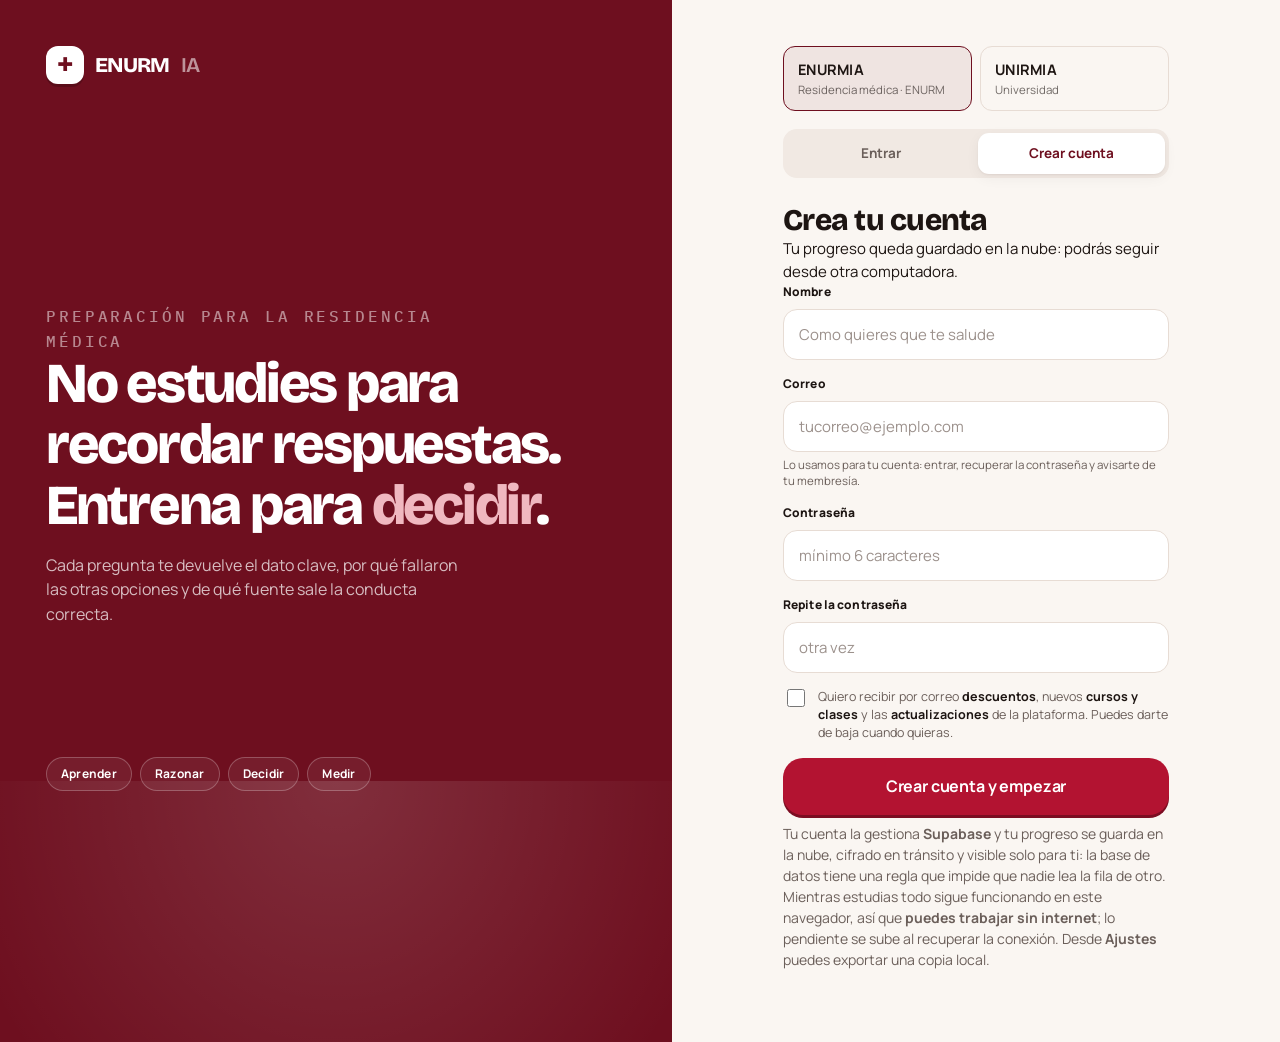
==== commit 660ee569: "Guia de cada seccion: para que sirve cada cosa La primera vez que se entra a una seccion, Arturo (R2" ====
--- a/app.html
+++ b/app.html
@@ -6,6 +6,8 @@
 <title>ENURMIA</title>
 <link rel="icon" href="data:image/svg+xml,<svg xmlns='http://www.w3.org/2000/svg' viewBox='0 0 100 100'><rect width='100' height='100' rx='22' fill='%236E0F1F'/><path d='M12 55h16l7-18 10 34 8-22 6 12h29' stroke='white' stroke-width='7' fill='none' stroke-linecap='round' stroke-linejoin='round'/></svg>">
 <link rel="stylesheet" href="assets/css/app.css">
+<link rel="stylesheet" href="assets/css/juego.css">
+<link rel="stylesheet" href="assets/css/recorrido.css">
 </head>
 <body>
 
@@ -72,6 +74,13 @@
 <script src="datos/casos-unirm.js"></script>
 <script src="datos/tarjetas.js"></script>
 <script src="datos/temario.js"></script>
+<script src="datos/calculos.js"></script>
+<script src="datos/tubos.js"></script>
+<script src="datos/pruebas.js"></script>
+<script src="datos/casos-dx.js"></script>
+<script src="datos/emergencias.js"></script>
+<script src="datos/cronicas-1.js"></script>
+<script src="datos/cronicas-2.js"></script>
 <script src="datos/apuntes-01-cardio-respiratorio.js"></script>
 <script src="datos/apuntes-02-infeccioso-digestivo-endocrino.js"></script>
 <script src="datos/apuntes-03-electrolitos-neuro-reuma.js"></script>
@@ -314,6 +323,7 @@
 <script src="assets/js/ruta.js"></script>
 <script src="assets/js/arturo.js"></script>
 <script src="assets/js/arturo-ia.js"></script>
+<script src="assets/js/arturo-clase.js"></script>
 
 <!-- vistas -->
 <script src="assets/js/vistas/sesion.js"></script>
@@ -328,10 +338,20 @@
 <script src="assets/js/vistas/material.js"></script>
 <script src="assets/js/vistas/examinar.js"></script>
 <script src="assets/js/vistas/indice.js"></script>
+<script src="assets/js/arturo-bloques.js"></script>
+<script src="assets/js/juego.js"></script>
+<script src="assets/js/vistas/medpractica.js"></script>
+<script src="assets/js/vistas/calculos.js"></script>
+<script src="assets/js/vistas/tubos.js"></script>
+<script src="assets/js/vistas/laboratorio.js"></script>
+<script src="assets/js/vistas/diagnostico.js"></script>
+<script src="assets/js/vistas/emergencias.js"></script>
+<script src="assets/js/vistas/cronicas.js"></script>
 <script src="assets/js/vistas/proximos.js"></script>
 <script src="assets/js/vistas/ranking.js"></script>
 <script src="assets/js/vistas/soporte.js"></script>
 <script src="assets/js/vistas/admin.js"></script>
+<script src="assets/js/recorrido.js"></script>
 <script src="assets/js/app.js"></script>
 </body>
 </html>
--- a/assets/css/app.css
+++ b/assets/css/app.css
@@ -1,865 +1,1079 @@
-/* ============================================================
-   ENURMIA — sistema visual
-   Direccion: instrumental medico. Sangria como marca,
-   materiales de quirofano como paleta de apoyo.
-   ============================================================ */
-
-@import url('https://fonts.googleapis.com/css2?family=Bricolage+Grotesque:opsz,wght@12..96,400;12..96,600;12..96,700;12..96,800&family=Manrope:wght@400;500;600;700;800&family=IBM+Plex+Mono:wght@400;500;600&display=swap');
-
-/* ---------- tokens ---------- */
-:root{
-  --sangria:#6E0F1F;
-  --sangria-vivo:#B31331;
-  --sangria-luz:#F3DDE0;
-  --sangria-tinta:#4A0812;
-
-  --hueso:#FAF6F2;
-  --hueso-hondo:#F1E9E3;
-  --papel:#FFFFFF;
-  --carbon:#16100F;
-  --carbon-suave:#2A1F1D;
-
-  --quirofano:#4E8C74;
-  --quirofano-luz:#DCEDE4;
-  --yodo:#C8873A;
-  --yodo-luz:#F7E8D2;
-  --suero:#7FA8C4;
-  --suero-luz:#DFECF4;
-  --lila:#8E7BB0;
-  --lila-luz:#EAE3F3;
-
-  --tinta:#1D1512;
-  --tinta-60:#6B5F5A;
-  --tinta-40:#9C918C;
-  --linea:#E7DCD4;
-
-  --display:'Bricolage Grotesque','Manrope',system-ui,sans-serif;
-  --texto:'Manrope',system-ui,-apple-system,sans-serif;
-  --mono:'IBM Plex Mono',ui-monospace,'Cascadia Mono',monospace;
-
-  --r-xs:10px; --r-sm:14px; --r-md:20px; --r-lg:26px; --r-xl:34px;
-  --sombra-baja:0 1px 2px rgba(45,20,15,.06), 0 4px 14px rgba(45,20,15,.05);
-  --sombra-media:0 2px 6px rgba(45,20,15,.07), 0 14px 34px rgba(45,20,15,.09);
-  --sombra-alta:0 8px 20px rgba(45,20,15,.10), 0 30px 60px rgba(45,20,15,.14);
-  --salida:cubic-bezier(.22,1,.36,1);
-  --rebote:cubic-bezier(.34,1.56,.64,1);
-}
-
-*,*::before,*::after{box-sizing:border-box}
-html,body{height:100%}
-body{
-  margin:0;background:var(--hueso);color:var(--tinta);
-  font-family:var(--texto);font-size:15px;line-height:1.55;
-  -webkit-font-smoothing:antialiased;
-  overflow-x:hidden;
-}
-h1,h2,h3,h4{font-family:var(--display);margin:0;letter-spacing:-.025em;line-height:1.08;font-weight:700}
-p{margin:0}
-button,input,textarea,select{font:inherit;color:inherit}
-a{color:inherit;text-decoration:none}
-::selection{background:var(--sangria-vivo);color:#fff}
-:focus-visible{outline:2.5px solid var(--sangria-vivo);outline-offset:3px;border-radius:6px}
-
-/* barra de scroll */
-::-webkit-scrollbar{width:11px;height:11px}
-::-webkit-scrollbar-track{background:transparent}
-::-webkit-scrollbar-thumb{background:#DCCFC7;border:3px solid var(--hueso);border-radius:99px}
-::-webkit-scrollbar-thumb:hover{background:#C6B4AA}
-
-/* ---------- utilidades ---------- */
-.mono{font-family:var(--mono);font-variant-numeric:tabular-nums}
-.eyebrow{font-family:var(--mono);font-size:10.5px;letter-spacing:.18em;text-transform:uppercase;color:var(--tinta-40);font-weight:500}
-.muted{color:var(--tinta-60)}
-.center{display:grid;place-items:center}
-.row{display:flex;align-items:center;gap:12px}
-.row-b{display:flex;align-items:center;justify-content:space-between;gap:12px}
-.wrap{flex-wrap:wrap}
-.grow{flex:1}
-.hidden{display:none !important}
-.nowrap{white-space:nowrap}
-
-/* ============================================================
-   FIRMA VISUAL — el trazo de electrocardiograma
-   ============================================================ */
-.ecg{display:block;width:100%;height:100%;overflow:visible}
-.ecg path{
-  fill:none;stroke:currentColor;stroke-width:2;
-  stroke-linecap:round;stroke-linejoin:round;
-  stroke-dasharray:var(--dash,1000);
-  stroke-dashoffset:var(--dash,1000);
-  animation:latido 3.2s linear infinite;
-}
-@keyframes latido{
-  0%{stroke-dashoffset:var(--dash,1000)}
-  55%,100%{stroke-dashoffset:0}
-}
-.ecg--pausa path{animation:none;stroke-dashoffset:0}
-
-/* ============================================================
-   BOTONES — todo lo presionable se hunde
-   ============================================================ */
-.btn{
-  --btn-bg:var(--sangria);--btn-fg:#fff;--btn-borde:var(--sangria-tinta);
-  position:relative;display:inline-flex;align-items:center;justify-content:center;gap:9px;
-  padding:12px 22px;border:none;border-radius:var(--r-sm);
-  background:var(--btn-bg);color:var(--btn-fg);
-  font-weight:700;font-size:14px;letter-spacing:-.01em;cursor:pointer;
-  box-shadow:0 3px 0 var(--btn-borde);
-  transition:transform .12s var(--salida),box-shadow .12s var(--salida),filter .18s ease;
-  user-select:none;
-}
-.btn:hover{filter:brightness(1.08)}
-.btn:active{transform:translateY(3px);box-shadow:0 0 0 var(--btn-borde)}
-.btn[disabled]{opacity:.4;pointer-events:none}
-.btn--vivo{--btn-bg:var(--sangria-vivo);--btn-borde:#7C0D22}
-.btn--carbon{--btn-bg:var(--carbon);--btn-borde:#000}
-.btn--verde{--btn-bg:var(--quirofano);--btn-borde:#33604F}
-.btn--fantasma{--btn-bg:var(--papel);--btn-fg:var(--tinta);--btn-borde:var(--linea);border:1px solid var(--linea)}
-.btn--claro{--btn-bg:var(--sangria-luz);--btn-fg:var(--sangria);--btn-borde:#E2C3C8}
-.btn--sm{padding:8px 15px;font-size:13px;border-radius:11px}
-.btn--lg{padding:16px 30px;font-size:16px;border-radius:var(--r-md)}
-.btn--ancho{width:100%}
-
-.icono{
-  display:inline-grid;place-items:center;width:38px;height:38px;flex:none;
-  border-radius:50%;border:1px solid var(--linea);background:var(--papel);
-  cursor:pointer;box-shadow:0 2px 0 var(--linea);
-  transition:transform .12s var(--salida),box-shadow .12s var(--salida),background .18s;
-}
-.icono:hover{background:var(--hueso-hondo)}
-.icono:active{transform:translateY(2px);box-shadow:none}
-.icono--activo{background:var(--carbon);color:#fff;border-color:var(--carbon);box-shadow:0 2px 0 #000}
-
-/* ---------- chips ---------- */
-.chip{
-  display:inline-flex;align-items:center;gap:6px;
-  padding:5px 12px;border-radius:99px;background:var(--hueso-hondo);
-  font-size:12px;font-weight:700;color:var(--tinta-60);white-space:nowrap;
-  border:1px solid transparent;
-}
-.chip--sangria{background:var(--sangria-luz);color:var(--sangria)}
-.chip--verde{background:var(--quirofano-luz);color:#33604F}
-.chip--yodo{background:var(--yodo-luz);color:#8A5B1E}
-.chip--suero{background:var(--suero-luz);color:#3F6B8C}
-.chip--lila{background:var(--lila-luz);color:#5E4A82}
-.chip--carbon{background:var(--carbon);color:#fff}
-button.chip{cursor:pointer;transition:transform .12s var(--salida)}
-button.chip:active{transform:translateY(2px)}
-button.chip.on{background:var(--carbon);color:#fff}
-
-/* ---------- cards ---------- */
-.card{
-  background:var(--papel);border-radius:var(--r-lg);padding:22px;
-  box-shadow:var(--sombra-baja);border:1px solid rgba(231,220,212,.75);
-  transition:transform .3s var(--salida),box-shadow .3s var(--salida);
-}
-.card--flota:hover{transform:translateY(-3px);box-shadow:var(--sombra-media)}
-.card--sangria{background:var(--sangria);color:#fff;border-color:transparent}
-.card--carbon{background:var(--carbon);color:#fff;border-color:transparent}
-.card--rosa{background:var(--sangria-luz);border-color:#EBD2D6}
-.card--verde{background:var(--quirofano-luz);border-color:#CBE3D7}
-.card--suero{background:var(--suero-luz);border-color:#CFE1EC}
-.card--yodo{background:var(--yodo-luz);border-color:#EEDABE}
-.card--lila{background:var(--lila-luz);border-color:#DDD2EC}
-
-/* ============================================================
-   LOGIN
-   ============================================================ */
-.acceso{min-height:100vh;display:grid;grid-template-columns:1.05fr .95fr}
-.acceso__arte{
-  position:relative;overflow:hidden;padding:46px;
-  background:var(--sangria);color:#fff;display:flex;flex-direction:column;
-}
-.acceso__arte::after{
-  content:'';position:absolute;inset:auto -20% -35% -20%;height:60%;
-  background:radial-gradient(60% 100% at 50% 0%,rgba(255,255,255,.13),transparent 70%);
-  pointer-events:none;
-}
-.marca{display:flex;align-items:center;gap:11px;font-family:var(--display);font-weight:800;font-size:21px;letter-spacing:-.03em}
-.marca__sello{
-  width:38px;height:38px;border-radius:12px;display:grid;place-items:center;
-  background:#fff;color:var(--sangria);font-size:19px;flex:none;
-  box-shadow:0 3px 0 rgba(0,0,0,.18);
-}
-/* Centrado en el espacio libre, no pegado al fondo. Con margin-top:auto a
-   secas el lema se iba abajo del todo y en pantallas altas quedaba en la
-   esquina inferior con un hueco enorme sobre el. Con auto arriba Y abajo
-   se reparte el sobrante por igual. */
-.acceso__lema{margin-top:auto;margin-bottom:auto;max-width:520px;position:relative;z-index:1}
-.acceso__lema h1{font-size:clamp(34px,4.4vw,58px);font-weight:800;letter-spacing:-.04em}
-.acceso__lema h1 em{font-style:normal;color:#F0B8C0;position:relative;white-space:nowrap}
-.acceso__lema p{margin-top:16px;font-size:16px;color:rgba(255,255,255,.72);max-width:420px}
-.acceso__trazo{height:78px;margin-top:26px;color:rgba(255,255,255,.5)}
-.acceso__pilares{display:flex;gap:8px;margin-top:26px;flex-wrap:wrap}
-.acceso__pilares span{
-  padding:7px 14px;border-radius:99px;border:1px solid rgba(255,255,255,.24);
-  font-size:12px;font-weight:700;letter-spacing:.02em;background:rgba(255,255,255,.06);
-}
-.acceso__panel{padding:46px;display:grid;place-items:center;background:var(--hueso)}
-.forma{width:100%;max-width:386px}
-.forma h2{font-size:30px;font-weight:800}
-.forma>p{color:var(--tinta-60);margin-top:8px;margin-bottom:26px;font-size:14px}
-.campo{margin-bottom:15px}
-.campo label{display:block;font-size:12px;font-weight:800;margin-bottom:7px;letter-spacing:.01em}
-.campo input{
-  width:100%;padding:13px 15px;border-radius:var(--r-sm);
-  border:1.5px solid var(--linea);background:var(--papel);
-  transition:border-color .18s,box-shadow .18s,transform .18s var(--salida);
-}
-.campo input:focus{outline:none;border-color:var(--sangria-vivo);box-shadow:0 0 0 4px rgba(179,19,49,.11)}
-.campo input::placeholder{color:var(--tinta-40)}
-.pestanas{display:flex;gap:4px;padding:4px;background:var(--hueso-hondo);border-radius:var(--r-sm);margin-bottom:26px}
-.pestanas button{
-  flex:1;padding:10px;border:none;background:transparent;border-radius:11px;
-  font-weight:700;font-size:13.5px;cursor:pointer;color:var(--tinta-60);
-  transition:all .22s var(--salida);
-}
-.pestanas button.on{background:var(--papel);color:var(--sangria);box-shadow:var(--sombra-baja)}
-.aviso{
-  margin-top:16px;padding:11px 14px;border-radius:var(--r-sm);font-size:13px;font-weight:600;
-  background:var(--sangria-luz);color:var(--sangria);border-left:3px solid var(--sangria-vivo);
-  animation:aparece .3s var(--salida);
-}
-.aviso--ok{background:var(--quirofano-luz);color:#33604F;border-left-color:var(--quirofano)}
-.nota-privacidad{margin-top:22px;font-size:12px;color:var(--tinta-40);line-height:1.5}
-
-@media(max-width:900px){
-  .acceso{grid-template-columns:1fr}
-  .acceso__arte{padding:30px;min-height:auto}
-  .acceso__lema h1{font-size:34px}
-  .acceso__trazo{height:52px;margin-top:18px}
-  .acceso__panel{padding:30px 22px 60px}
-}
-
-/* ============================================================
-   ESQUELETO DE LA APP
-   ============================================================ */
-.app{display:grid;grid-template-columns:236px 1fr;min-height:100vh}
-
-.rail{
-  position:sticky;top:0;height:100vh;padding:20px 14px;
-  background:var(--carbon);color:#fff;display:flex;flex-direction:column;gap:6px;
-}
-.rail__marca{display:flex;align-items:center;gap:10px;padding:6px 8px 20px;font-family:var(--display);font-weight:800;font-size:18px;letter-spacing:-.03em}
-.rail__marca .marca__sello{width:32px;height:32px;border-radius:10px;font-size:16px;background:var(--sangria-vivo);color:#fff;box-shadow:0 2px 0 #6E0F1F}
-.rail__link{
-  display:flex;align-items:center;gap:11px;padding:10px 12px;border-radius:13px;
-  color:rgba(255,255,255,.62);font-weight:600;font-size:14px;cursor:pointer;
-  border:none;background:transparent;width:100%;text-align:left;
-  transition:background .2s,color .2s,transform .12s var(--salida);
-}
-.rail__link .em{font-size:16px;width:20px;text-align:center;flex:none}
-.rail__link:hover{background:rgba(255,255,255,.07);color:#fff}
-.rail__link:active{transform:translateY(2px)}
-.rail__link.on{background:var(--sangria-vivo);color:#fff;box-shadow:0 3px 0 #6E0F1F}
-.rail__sep{height:1px;background:rgba(255,255,255,.1);margin:12px 8px}
-.rail__pie{margin-top:auto;padding:12px;border-radius:var(--r-md);background:rgba(255,255,255,.06)}
-.rail__pie .eyebrow{color:rgba(255,255,255,.4)}
-.rail__racha{display:flex;align-items:baseline;gap:7px;margin-top:4px}
-.rail__racha b{font-family:var(--display);font-size:26px;font-weight:800}
-.rail__trazo{height:26px;color:var(--sangria-vivo);margin-top:6px}
-
-.lienzo{padding:22px 30px 90px;max-width:1320px;width:100%}
-
-.barra-sup{display:flex;align-items:center;gap:14px;margin-bottom:22px}
-.buscador{
-  flex:1;max-width:430px;display:flex;align-items:center;gap:9px;
-  padding:10px 16px;border-radius:99px;background:var(--papel);
-  border:1px solid var(--linea);box-shadow:var(--sombra-baja);
-}
-.buscador input{border:none;background:transparent;width:100%;outline:none;font-size:14px}
-.perfil{
-  display:flex;align-items:center;gap:10px;padding:6px 14px 6px 6px;border-radius:99px;
-  background:var(--papel);border:1px solid var(--linea);box-shadow:var(--sombra-baja);cursor:pointer;
-  transition:transform .12s var(--salida);
-}
-.perfil:active{transform:translateY(2px)}
-.avatar{
-  width:34px;height:34px;border-radius:50%;display:grid;place-items:center;flex:none;
-  background:var(--sangria);color:#fff;font-weight:800;font-size:14px;font-family:var(--display);
-}
-.perfil small{display:block;color:var(--tinta-40);font-size:11px;line-height:1.2}
-.perfil b{font-size:13px;line-height:1.2}
-
-/* ---------- encabezado de vista ---------- */
-.encabezado{margin-bottom:20px}
-.encabezado h1{font-size:clamp(26px,3vw,38px);font-weight:800}
-.encabezado p{color:var(--tinta-60);margin-top:6px;max-width:640px}
-
-/* ---------- rejillas ---------- */
-.rejilla{display:grid;gap:16px}
-.rejilla--2{grid-template-columns:repeat(2,1fr)}
-.rejilla--3{grid-template-columns:repeat(3,1fr)}
-.rejilla--4{grid-template-columns:repeat(4,1fr)}
-.rejilla--tablero{grid-template-columns:1.55fr .95fr;align-items:start}
-@media(max-width:1100px){
-  .rejilla--tablero,.rejilla--4{grid-template-columns:repeat(2,1fr)}
-  .rejilla--3{grid-template-columns:repeat(2,1fr)}
-}
-@media(max-width:720px){
-  .rejilla--2,.rejilla--3,.rejilla--4,.rejilla--tablero{grid-template-columns:1fr}
-}
-
-/* ---------- metrica ---------- */
-.metrica{padding:18px 20px;border-radius:var(--r-lg);background:var(--papel);border:1px solid rgba(231,220,212,.75);box-shadow:var(--sombra-baja)}
-.metrica b{display:block;font-family:var(--display);font-size:36px;font-weight:800;letter-spacing:-.04em;line-height:1}
-.metrica span{display:block;font-size:12.5px;color:var(--tinta-60);margin-top:5px;font-weight:600}
-.metrica .delta{font-size:11.5px;font-weight:700;margin-top:8px;display:inline-block}
-.delta--sube{color:var(--quirofano)}
-.delta--baja{color:var(--sangria-vivo)}
-
-/* ---------- barras de dominio ---------- */
-.barra{height:9px;border-radius:99px;background:var(--hueso-hondo);overflow:hidden}
-.barra i{display:block;height:100%;border-radius:99px;background:var(--sangria-vivo);width:0;transition:width 1s var(--salida)}
-.barra--fina{height:6px}
-.barra i.b-alto{background:var(--quirofano)}
-.barra i.b-medio{background:var(--yodo)}
-.barra i.b-bajo{background:var(--sangria-vivo)}
-
-.dominio{display:flex;flex-direction:column;gap:14px}
-.dominio__fila{cursor:pointer;transition:transform .18s var(--salida)}
-.dominio__fila:hover{transform:translateX(3px)}
-.dominio__fila .row-b{margin-bottom:6px}
-.dominio__fila b{font-size:14px}
-.dominio__fila .mono{font-size:13px;font-weight:600}
-
-/* ---------- proxima accion ---------- */
-.accion{
-  position:relative;overflow:hidden;padding:26px;border-radius:var(--r-xl);
-  background:var(--sangria);color:#fff;box-shadow:var(--sombra-media);
-}
-.accion::after{
-  content:'';position:absolute;right:-60px;top:-60px;width:260px;height:260px;border-radius:50%;
-  background:radial-gradient(circle,rgba(255,255,255,.12),transparent 68%);
-}
-.accion h3{font-size:24px;font-weight:800;margin:10px 0 8px;position:relative}
-.accion p{color:rgba(255,255,255,.76);font-size:14px;max-width:460px;position:relative}
-.accion .btn{margin-top:18px;position:relative}
-.accion .eyebrow{color:rgba(255,255,255,.55)}
-
-/* ============================================================
-   PREGUNTA
-   ============================================================ */
-.sesion{max-width:860px;margin:0 auto}
-.sesion__barra{
-  display:flex;align-items:center;gap:16px;padding:12px 18px;border-radius:99px;
-  background:var(--papel);border:1px solid var(--linea);box-shadow:var(--sombra-baja);margin-bottom:20px;
-  position:sticky;top:12px;z-index:20;
-}
-.progreso-pts{display:flex;gap:4px;flex:1;align-items:center}
-.pt{height:6px;flex:1;border-radius:99px;background:var(--hueso-hondo);transition:background .3s}
-.pt.ok{background:var(--quirofano)}
-.pt.mal{background:var(--sangria-vivo)}
-.pt.now{background:var(--carbon)}
-.pt.marcada{background:var(--yodo)}
-
-.reloj{display:flex;align-items:center;gap:8px;font-family:var(--mono);font-weight:600;font-size:15px}
-.reloj__trazo{width:44px;height:20px;color:var(--quirofano)}
-.reloj--urgente{color:var(--sangria-vivo)}
-.reloj--urgente .reloj__trazo{color:var(--sangria-vivo)}
-.reloj--urgente .ecg path{animation-duration:.9s}
-
-.pregunta{
-  background:var(--papel);border-radius:var(--r-xl);padding:30px;
-  box-shadow:var(--sombra-media);border:1px solid rgba(231,220,212,.7);
-  animation:entra .42s var(--salida) both;
-}
-@keyframes entra{from{opacity:0;transform:translateY(14px) scale(.99)}to{opacity:1;transform:none}}
-.pregunta__meta{display:flex;gap:8px;flex-wrap:wrap;margin-bottom:16px}
-.pregunta__caso{font-size:17px;line-height:1.68;color:var(--tinta)}
-.pregunta__caso strong{background:linear-gradient(transparent 62%,var(--sangria-luz) 62%);font-weight:700}
-.pregunta__enunciado{font-family:var(--display);font-size:20px;font-weight:700;margin:22px 0 18px;letter-spacing:-.02em}
-
-.opciones{display:flex;flex-direction:column;gap:10px}
-.opcion{
-  display:flex;align-items:flex-start;gap:14px;padding:15px 18px;
-  border-radius:var(--r-md);border:1.5px solid var(--linea);background:var(--papel);
-  cursor:pointer;text-align:left;width:100%;
-  transition:transform .14s var(--salida),border-color .2s,background .2s,box-shadow .14s var(--salida);
-  box-shadow:0 2px 0 rgba(231,220,212,.9);
-}
-.opcion:hover{border-color:#D6C3BB;background:#FEFCFB}
-.opcion:active{transform:translateY(2px);box-shadow:none}
-.opcion__letra{
-  width:29px;height:29px;flex:none;border-radius:9px;display:grid;place-items:center;
-  background:var(--hueso-hondo);font-family:var(--mono);font-weight:600;font-size:13px;
-  transition:background .2s,color .2s;
-}
-.opcion__texto{flex:1;font-size:15px;line-height:1.5;padding-top:3px}
-.opcion.sel{border-color:var(--sangria-vivo);background:var(--sangria-luz);box-shadow:0 2px 0 #E2C3C8}
-.opcion.sel .opcion__letra{background:var(--sangria-vivo);color:#fff}
-.opcion.correcta{border-color:var(--quirofano);background:var(--quirofano-luz);box-shadow:0 2px 0 #CBE3D7}
-.opcion.correcta .opcion__letra{background:var(--quirofano);color:#fff}
-.opcion.incorrecta{border-color:var(--sangria-vivo);background:#FBEEF0;box-shadow:0 2px 0 #E2C3C8;animation:tiembla .38s}
-.opcion.incorrecta .opcion__letra{background:var(--sangria-vivo);color:#fff}
-.opcion.apagada{opacity:.5}
-.opcion[disabled]{cursor:default}
-@keyframes tiembla{10%,90%{transform:translateX(-2px)}20%,80%{transform:translateX(4px)}30%,50%,70%{transform:translateX(-6px)}40%,60%{transform:translateX(6px)}}
-
-.acciones-pregunta{display:flex;gap:9px;flex-wrap:wrap;margin-top:20px;align-items:center}
-
-/* ---------- confianza ---------- */
-.confianza{display:flex;gap:8px;align-items:center;margin-top:18px;padding:12px 15px;border-radius:var(--r-md);background:var(--hueso);border:1px dashed var(--linea)}
-.confianza span{font-size:12.5px;font-weight:700;color:var(--tinta-60)}
-.confianza button{flex:1}
-
-/* ---------- explicacion ---------- */
-.explica{margin-top:20px;animation:aparece .45s var(--salida) both}
-@keyframes aparece{from{opacity:0;transform:translateY(10px)}to{opacity:1;transform:none}}
-.veredicto{
-  display:flex;align-items:center;gap:14px;padding:18px 20px;border-radius:var(--r-md);margin-bottom:14px;
-}
-.veredicto--ok{background:var(--quirofano-luz);color:#2F5A49}
-.veredicto--mal{background:#FBEEF0;color:var(--sangria)}
-.veredicto__sello{width:44px;height:44px;border-radius:14px;display:grid;place-items:center;font-size:22px;background:rgba(255,255,255,.65);flex:none}
-.veredicto b{font-family:var(--display);font-size:20px;font-weight:800;display:block}
-.veredicto small{font-size:13px;opacity:.85}
-
-.bloque{padding:16px 18px;border-radius:var(--r-md);background:var(--hueso);margin-bottom:10px;border-left:3px solid var(--linea)}
-.bloque .eyebrow{margin-bottom:6px;display:block}
-.bloque p{font-size:14.5px;line-height:1.62}
-.bloque--clave{background:var(--yodo-luz);border-left-color:var(--yodo)}
-.bloque--porque{background:var(--quirofano-luz);border-left-color:var(--quirofano)}
-.bloque--trampa{background:var(--lila-luz);border-left-color:var(--lila)}
-.bloque--fuente{background:var(--suero-luz);border-left-color:var(--suero)}
-.bloque--fuente p{font-family:var(--mono);font-size:12.5px;line-height:1.55}
-.descartes{display:flex;flex-direction:column;gap:8px;margin-top:4px}
-.descarte{display:flex;gap:11px;font-size:13.5px;line-height:1.55;padding:11px 14px;border-radius:var(--r-sm);background:var(--papel);border:1px solid var(--linea)}
-.descarte b{font-family:var(--mono);color:var(--sangria-vivo);flex:none}
-
-/* ---------- tipo de error ---------- */
-.errores-tipo{display:grid;grid-template-columns:repeat(3,1fr);gap:8px;margin-top:8px}
-@media(max-width:720px){.errores-tipo{grid-template-columns:repeat(2,1fr)}}
-.err-btn{
-  padding:11px 12px;border-radius:var(--r-sm);border:1.5px solid var(--linea);background:var(--papel);
-  cursor:pointer;font-size:12.5px;font-weight:700;text-align:left;display:flex;gap:8px;align-items:center;
-  transition:transform .12s var(--salida),border-color .2s;
-}
-.err-btn:active{transform:translateY(2px)}
-.err-btn.on{border-color:var(--carbon);background:var(--carbon);color:#fff}
-.err-punto{width:10px;height:10px;border-radius:3px;flex:none}
-
-/* ============================================================
-   RAZONAMIENTO GUIADO
-   ============================================================ */
-.pasos{display:flex;gap:6px;margin-bottom:20px}
-.paso{flex:1;height:5px;border-radius:99px;background:var(--hueso-hondo);position:relative;overflow:hidden}
-.paso i{position:absolute;inset:0;background:var(--sangria-vivo);transform:scaleX(0);transform-origin:left;transition:transform .5s var(--salida)}
-.paso.hecho i,.paso.actual i{transform:scaleX(1)}
-.paso.actual i{background:var(--carbon)}
-
-.campo-largo{
-  width:100%;padding:14px 16px;border-radius:var(--r-md);border:1.5px solid var(--linea);
-  background:var(--papel);min-height:96px;resize:vertical;line-height:1.6;
-  transition:border-color .2s,box-shadow .2s;
-}
-.campo-largo:focus{outline:none;border-color:var(--sangria-vivo);box-shadow:0 0 0 4px rgba(179,19,49,.1)}
-
-.dx-lista{display:flex;flex-direction:column;gap:8px}
-.dx{
-  display:flex;align-items:center;gap:12px;padding:13px 16px;border-radius:var(--r-md);
-  border:1.5px solid var(--linea);background:var(--papel);cursor:pointer;text-align:left;
-  transition:transform .12s var(--salida),border-color .2s,background .2s;
-}
-.dx:active{transform:translateY(2px)}
-.dx.on{border-color:var(--carbon);background:var(--hueso-hondo)}
-.dx__marca{width:22px;height:22px;border-radius:7px;border:1.5px solid var(--linea);flex:none;display:grid;place-items:center;font-size:12px;background:var(--papel)}
-.dx.on .dx__marca{background:var(--carbon);border-color:var(--carbon);color:#fff}
-.dx.acierto{border-color:var(--quirofano);background:var(--quirofano-luz)}
-.dx.fallo{border-color:var(--sangria-vivo);background:#FBEEF0}
-.dx__nota{font-size:12.5px;color:var(--tinta-60);display:block;margin-top:2px}
-
-/* ============================================================
-   CLINICA / PACIENTE VIRTUAL
-   ============================================================ */
-.consulta{display:grid;grid-template-columns:1.35fr .8fr;gap:18px;align-items:start}
-@media(max-width:1000px){.consulta{grid-template-columns:1fr}}
-
-.expediente{background:var(--papel);border-radius:var(--r-xl);border:1px solid var(--linea);box-shadow:var(--sombra-media);overflow:hidden;display:flex;flex-direction:column;height:min(72vh,700px)}
-.expediente__cabeza{padding:18px 22px;background:var(--carbon);color:#fff;display:flex;align-items:center;gap:14px}
-.expediente__cabeza .avatar{background:var(--sangria-vivo);width:42px;height:42px;font-size:18px}
-.expediente__cuerpo{flex:1;overflow-y:auto;padding:20px;display:flex;flex-direction:column;gap:12px;background:var(--hueso)}
-.dialogo{max-width:82%;padding:13px 16px;border-radius:18px;font-size:14.5px;line-height:1.58;animation:aparece .34s var(--salida) both}
-.dialogo--medico{align-self:flex-end;background:var(--carbon);color:#fff;border-bottom-right-radius:6px}
-.dialogo--paciente{align-self:flex-start;background:var(--papel);border:1px solid var(--linea);border-bottom-left-radius:6px}
-.dialogo--sistema{align-self:center;background:var(--suero-luz);color:#3F6B8C;font-family:var(--mono);font-size:12px;max-width:100%;text-align:center;border-radius:99px;padding:7px 15px}
-.dialogo--hallazgo{align-self:flex-start;background:var(--quirofano-luz);border:1px solid #CBE3D7;border-bottom-left-radius:6px}
-.dialogo__quien{display:block;font-size:11px;font-weight:800;opacity:.6;margin-bottom:3px;letter-spacing:.03em;text-transform:uppercase}
-.expediente__pie{padding:14px 18px;border-top:1px solid var(--linea);background:var(--papel);display:flex;gap:9px;flex-wrap:wrap}
-
-.vitales{display:grid;grid-template-columns:repeat(2,1fr);gap:9px}
-.vital{padding:12px 14px;border-radius:var(--r-md);background:var(--papel);border:1px solid var(--linea)}
-.vital b{display:block;font-family:var(--mono);font-size:19px;font-weight:600;letter-spacing:-.02em}
-.vital span{font-size:10.5px;color:var(--tinta-40);font-weight:700;letter-spacing:.09em;text-transform:uppercase}
-.vital--alerta b{color:var(--sangria-vivo)}
-.vital--alerta{background:#FBEEF0;border-color:#EED6DA}
-
-.acciones-clinicas{display:flex;flex-direction:column;gap:7px}
-.accion-clinica{
-  display:flex;align-items:center;gap:11px;padding:12px 15px;border-radius:var(--r-md);
-  border:1.5px solid var(--linea);background:var(--papel);cursor:pointer;text-align:left;width:100%;
-  font-size:13.5px;font-weight:600;
-  transition:transform .12s var(--salida),border-color .2s,background .2s;
-}
-.accion-clinica:hover{border-color:#D6C3BB;background:#FEFCFB}
-.accion-clinica:active{transform:translateY(2px)}
-.accion-clinica.usada{opacity:.45}
-.accion-clinica .em{font-size:16px}
-.accion-clinica small{display:block;font-weight:600;color:var(--tinta-40);font-size:11.5px}
-
-/* ============================================================
-   MAPA DE CONOCIMIENTO
-   ============================================================ */
-.mapa{display:flex;flex-direction:column;gap:10px}
-.nodo{
-  border-radius:var(--r-md);border:1px solid var(--linea);background:var(--papel);overflow:hidden;
-}
-.nodo__cabeza{display:flex;align-items:center;gap:13px;padding:15px 18px;cursor:pointer;width:100%;background:transparent;border:none;text-align:left;transition:background .2s}
-.nodo__cabeza:hover{background:var(--hueso)}
-.nodo__flecha{transition:transform .3s var(--salida);font-size:12px;color:var(--tinta-40)}
-.nodo.abierto .nodo__flecha{transform:rotate(90deg)}
-.nodo__hijos{display:none;padding:0 18px 15px 50px;flex-direction:column;gap:9px}
-.nodo.abierto .nodo__hijos{display:flex;animation:aparece .3s var(--salida)}
-.hoja{display:flex;align-items:center;gap:12px;padding:10px 14px;border-radius:var(--r-sm);background:var(--hueso);cursor:pointer;border:1px solid transparent;transition:transform .14s var(--salida),border-color .2s}
-.hoja:hover{border-color:var(--linea);transform:translateX(3px)}
-.hoja .barra{width:110px;flex:none}
-
-/* ---------- grafico de linea ---------- */
-.grafico{width:100%;height:190px;overflow:visible}
-.grafico .eje{stroke:var(--linea);stroke-width:1;stroke-dasharray:3 5}
-.grafico .linea{fill:none;stroke:var(--sangria-vivo);stroke-width:2.5;stroke-linecap:round;stroke-linejoin:round}
-.grafico .area{fill:url(#degradadoSangria);opacity:.16}
-.grafico .punto{fill:var(--papel);stroke:var(--sangria-vivo);stroke-width:2.5}
-.grafico text{font-family:var(--mono);font-size:10px;fill:var(--tinta-40)}
-
-/* ---------- anillo de preparacion ---------- */
-.anillo{display:grid;place-items:center;position:relative;width:210px;height:210px;margin:0 auto}
-.anillo svg{transform:rotate(-90deg);width:100%;height:100%}
-.anillo circle{fill:none;stroke-width:16;stroke-linecap:round}
-.anillo .fondo{stroke:var(--hueso-hondo)}
-.anillo .valor{stroke:var(--sangria-vivo);transition:stroke-dashoffset 1.4s var(--salida)}
-.anillo__centro{position:absolute;text-align:center}
-.anillo__centro b{display:block;font-family:var(--display);font-size:52px;font-weight:800;line-height:1;letter-spacing:-.05em}
-.anillo__centro span{font-size:11px;font-weight:800;letter-spacing:.14em;text-transform:uppercase;color:var(--tinta-40)}
-
-/* ---------- medallas y niveles ---------- */
-.medallas{display:grid;grid-template-columns:repeat(auto-fill,minmax(150px,1fr));gap:11px}
-.medalla{padding:15px;border-radius:var(--r-md);background:var(--hueso);border:1px dashed var(--linea);text-align:center;opacity:.5;transition:all .3s var(--salida)}
-.medalla.ganada{opacity:1;background:var(--papel);border-style:solid;border-color:var(--yodo);box-shadow:var(--sombra-baja)}
-.medalla .em{font-size:26px;display:block;margin-bottom:7px;filter:grayscale(1)}
-.medalla.ganada .em{filter:none;animation:brota .5s var(--rebote)}
-.medalla b{font-size:12.5px;display:block;line-height:1.3}
-.medalla small{font-size:11px;color:var(--tinta-40)}
-@keyframes brota{from{transform:scale(.4)}to{transform:scale(1)}}
-
-/* ---------- desafio ---------- */
-.desafio-hud{display:flex;align-items:center;gap:18px;padding:14px 20px;border-radius:var(--r-lg);background:var(--carbon);color:#fff;margin-bottom:18px}
-.vidas{display:flex;gap:5px}
-.vida{font-size:17px;transition:all .3s var(--salida)}
-.vida.perdida{filter:grayscale(1);opacity:.28;transform:scale(.8)}
-.multi{font-family:var(--display);font-size:24px;font-weight:800;color:#F0B8C0}
-.combo{padding:4px 11px;border-radius:99px;background:var(--sangria-vivo);font-size:12px;font-weight:800;animation:pulso 1.4s ease-in-out infinite}
-@keyframes pulso{50%{transform:scale(1.07)}}
-
-/* ---------- lista de biblioteca ---------- */
-.filtros{display:flex;gap:7px;flex-wrap:wrap;margin-bottom:18px}
-.item-lista{
-  display:flex;align-items:center;gap:14px;padding:15px 18px;border-radius:var(--r-md);
-  background:var(--papel);border:1px solid var(--linea);cursor:pointer;
-  transition:transform .16s var(--salida),box-shadow .16s var(--salida);
-}
-.item-lista:hover{transform:translateY(-2px);box-shadow:var(--sombra-media)}
-.item-lista__n{font-family:var(--mono);font-size:11.5px;color:var(--tinta-40);width:52px;flex:none}
-
-/* ---------- toast ---------- */
-.tostadas{position:fixed;bottom:22px;left:50%;transform:translateX(-50%);display:flex;flex-direction:column;gap:9px;z-index:200;align-items:center}
-.tostada{
-  padding:12px 20px;border-radius:99px;background:var(--carbon);color:#fff;
-  font-size:13.5px;font-weight:700;box-shadow:var(--sombra-alta);
-  animation:sube .4s var(--rebote) both;display:flex;align-items:center;gap:9px;
-}
-.tostada--ok{background:var(--quirofano)}
-.tostada--mal{background:var(--sangria-vivo)}
-.tostada.sale{animation:baja .3s var(--salida) both}
-@keyframes sube{from{opacity:0;transform:translateY(22px) scale(.92)}to{opacity:1;transform:none}}
-@keyframes baja{to{opacity:0;transform:translateY(14px) scale(.96)}}
-
-/* ---------- modal ---------- */
-.velo{position:fixed;inset:0;background:rgba(22,16,15,.55);backdrop-filter:blur(4px);z-index:150;display:grid;place-items:center;padding:22px;animation:aparece .25s ease both}
-.modal{background:var(--papel);border-radius:var(--r-xl);padding:30px;max-width:520px;width:100%;box-shadow:var(--sombra-alta);animation:brotaModal .38s var(--rebote) both;max-height:88vh;overflow-y:auto}
-@keyframes brotaModal{from{opacity:0;transform:scale(.94) translateY(14px)}to{opacity:1;transform:none}}
-
-/* ---------- barra inferior movil ---------- */
-.movil{display:none}
-@media(max-width:900px){
-  .app{grid-template-columns:1fr}
-  .rail{display:none}
-  .lienzo{padding:16px 16px 96px}
-  .movil{
-    display:flex;position:fixed;bottom:12px;left:12px;right:12px;z-index:100;
-    background:var(--carbon);border-radius:99px;padding:7px;justify-content:space-around;
-    box-shadow:var(--sombra-alta);
-  }
-  .movil button{
-    border:none;background:transparent;color:rgba(255,255,255,.6);padding:9px 14px;border-radius:99px;
-    font-size:18px;cursor:pointer;transition:all .2s var(--salida);
-  }
-  .movil button.on{background:var(--sangria-vivo);color:#fff}
-  .sesion__barra{flex-wrap:wrap;border-radius:var(--r-lg);position:static}
-  .pregunta{padding:20px}
-  .encabezado h1{font-size:26px}
-  .expediente{height:auto;min-height:60vh}
-}
-
-/* ---------- entradas escalonadas ---------- */
-.escalona>*{animation:entra .5s var(--salida) both}
-.escalona>*:nth-child(1){animation-delay:.02s}
-.escalona>*:nth-child(2){animation-delay:.06s}
-.escalona>*:nth-child(3){animation-delay:.1s}
-.escalona>*:nth-child(4){animation-delay:.14s}
-.escalona>*:nth-child(5){animation-delay:.18s}
-.escalona>*:nth-child(6){animation-delay:.22s}
-.escalona>*:nth-child(7){animation-delay:.26s}
-.escalona>*:nth-child(8){animation-delay:.3s}
-
-@media(prefers-reduced-motion:reduce){
-  *,*::before,*::after{animation-duration:.01ms !important;animation-iteration-count:1 !important;transition-duration:.01ms !important}
-}
-
-/* ============================================================
-   FLASHCARDS
-   ============================================================ */
-.tarjeta-zona{max-width:640px;margin:0 auto;display:flex;flex-direction:column;align-items:center}
-
-.tarjeta{
-  width:100%;height:min(46vh,380px);position:relative;cursor:pointer;
-  perspective:1400px;
-}
-.tarjeta__cara{
-  position:absolute;inset:0;border-radius:var(--r-xl);padding:34px;
-  display:flex;flex-direction:column;align-items:center;justify-content:center;text-align:center;
-  backface-visibility:hidden;-webkit-backface-visibility:hidden;
-  transition:transform .55s var(--salida),box-shadow .55s var(--salida);
-  box-shadow:var(--sombra-media);
-}
-.tarjeta__cara--frente{
-  background:var(--papel);border:1px solid var(--linea);
-  transform:rotateY(0deg);
-}
-.tarjeta__cara--dorso{
-  background:var(--sangria);color:#fff;transform:rotateY(180deg);
-}
-.tarjeta.girada .tarjeta__cara--frente{transform:rotateY(-180deg)}
-.tarjeta.girada .tarjeta__cara--dorso{transform:rotateY(0deg)}
-
-.tarjeta__texto{
-  font-family:var(--display);font-size:clamp(19px,2.6vw,26px);font-weight:700;
-  line-height:1.32;letter-spacing:-.02em;margin-top:14px;
-}
-.tarjeta__cara--dorso .tarjeta__texto{font-weight:600}
-.tarjeta__mas{
-  margin-top:16px;padding-top:14px;border-top:1px solid rgba(255,255,255,.22);
-  font-size:14px;line-height:1.55;color:rgba(255,255,255,.72);font-family:var(--texto);
-}
-.tarjeta__pista{
-  position:absolute;bottom:20px;left:0;right:0;
-  font-family:var(--mono);font-size:11px;letter-spacing:.1em;
-  text-transform:uppercase;color:var(--tinta-40);
-}
-.tarjeta:hover .tarjeta__cara--frente{box-shadow:var(--sombra-alta)}
-.tarjeta:active .tarjeta__cara{transform:scale(.99)}
-.tarjeta.girada:active .tarjeta__cara--frente{transform:rotateY(-180deg) scale(.99)}
-.tarjeta.girada:active .tarjeta__cara--dorso{transform:rotateY(0deg) scale(.99)}
-
-.calificar{width:100%;margin-top:22px;animation:aparece .3s var(--salida) both}
-.calificar__botones{display:grid;grid-template-columns:repeat(4,1fr);gap:8px}
-.calificar__b{flex-direction:column;gap:2px;padding:13px 8px}
-.calificar__b b{font-size:14px;line-height:1.1}
-.calificar__b small{font-size:10.5px;opacity:.7;font-weight:600}
-
-@media(max-width:720px){
-  .tarjeta{height:min(52vh,340px)}
-  .tarjeta__cara{padding:24px}
-  .calificar__botones{grid-template-columns:repeat(2,1fr)}
-}
-@media(prefers-reduced-motion:reduce){
-  .tarjeta__cara{transition:none}
-}
-
-/* ============================================================
-   ESTUDIAR — lectura de los temas
-   ============================================================ */
-.apuntes-rejilla{display:grid;grid-template-columns:repeat(auto-fill,minmax(250px,1fr));gap:12px}
-.apunte{position:relative;display:flex;flex-direction:column;gap:6px;text-align:left;
-  padding:16px 16px 14px;background:var(--papel);border:1px solid var(--linea);
-  border-bottom:3px solid var(--linea);border-radius:var(--r-sm);cursor:pointer;
-  transition:transform .18s var(--salida),box-shadow .18s var(--salida),border-color .18s}
-.apunte:hover{transform:translateY(-2px);box-shadow:var(--sombra-media);border-color:var(--sangria-luz)}
-.apunte:active{transform:translateY(1px);border-bottom-width:1px;margin-bottom:2px}
-.apunte__t{font-family:var(--display);font-weight:650;font-size:15.5px;line-height:1.25;color:var(--tinta)}
-.apunte__idea{font-size:12.5px;color:var(--tinta-60);line-height:1.5}
-.apunte__pie{display:flex;align-items:center;gap:8px;margin-top:4px;
-  font-family:var(--mono);font-size:10.5px;color:var(--tinta-40);text-transform:uppercase;letter-spacing:.06em}
-.apunte--leido{border-left:3px solid var(--quirofano)}
-.apunte--leido .apunte__pie{color:var(--quirofano)}
-
-.lectura{display:grid;grid-template-columns:200px minmax(0,1fr);gap:32px;align-items:start;max-width:880px}
-.lectura__indice{position:sticky;top:84px;display:flex;flex-direction:column;gap:2px;
-  padding-left:12px;border-left:1px solid var(--linea)}
-.lectura__indice a{padding:5px 0;font-size:12.5px;line-height:1.35;color:var(--tinta-40);
-  text-decoration:none;border-left:2px solid transparent;margin-left:-13px;padding-left:11px;
-  transition:color .15s,border-color .15s}
-.lectura__indice a:hover{color:var(--sangria-vivo)}
-.lectura__indice a.act{color:var(--sangria);border-left-color:var(--sangria-vivo);font-weight:600}
-
-.texto{max-width:64ch}
-.texto h2{font-family:var(--display);font-weight:650;font-size:21px;line-height:1.2;
-  margin:34px 0 12px;color:var(--tinta);scroll-margin-top:90px}
-.texto h2:first-child{margin-top:0}
-.texto h2::before{content:'';display:block;width:26px;height:2px;background:var(--sangria-vivo);
-  margin-bottom:10px;border-radius:2px}
-.texto p{font-size:15px;line-height:1.75;color:var(--tinta);margin:0 0 14px}
-.texto p strong{font-weight:700;color:var(--sangria-tinta)}
-.texto em{font-style:normal;font-weight:600;color:var(--sangria-vivo)}
-
-.foco,.alarma,.recordar{border-radius:var(--r-sm);padding:15px 17px;margin:20px 0}
-.foco{background:var(--suero-luz);border-left:3px solid var(--suero)}
-.alarma{background:var(--sangria-luz);border-left:3px solid var(--sangria-vivo)}
-.recordar{background:var(--carbon);color:#F3EAE6;border-left:3px solid var(--yodo)}
-.foco__t,.alarma__t,.recordar__t{font-family:var(--mono);font-size:10.5px;text-transform:uppercase;
-  letter-spacing:.1em;margin-bottom:9px;display:flex;align-items:center;gap:7px}
-.foco__t{color:#3E6C88}
-.alarma__t{color:var(--sangria)}
-.recordar__t{color:var(--yodo)}
-.foco ul,.alarma ul,.recordar ul{margin:0;padding-left:17px;display:flex;flex-direction:column;gap:7px}
-.foco li,.alarma li{font-size:14px;line-height:1.6;color:var(--tinta)}
-.recordar li{font-size:14px;line-height:1.6;color:#F3EAE6}
-.recordar li::marker{color:var(--yodo)}
-
-.lectura__pie{margin-top:34px;padding-top:20px;border-top:1px solid var(--linea)}
-.fuente{font-size:12px;line-height:1.6;color:var(--tinta-40);font-style:italic;margin-top:14px}
-
-@media(max-width:900px){
-  .lectura{grid-template-columns:1fr;gap:18px}
-  .lectura__indice{position:static;flex-direction:row;flex-wrap:wrap;gap:6px;
-    border-left:0;border-top:1px solid var(--linea);padding:12px 0 0}
-  .lectura__indice a{margin:0;padding:5px 10px;border:1px solid var(--linea);border-radius:100px;font-size:11.5px}
-  .lectura__indice a.act{border-color:var(--sangria-vivo)}
-  .texto h2{font-size:19px}
-}
-
-
-/* ---------- Arturo ---------- */
-.arturo{
-  display:flex; align-items:center; gap:14px;
-  background:var(--papel); border:1px solid var(--linea);
-  border-left:4px solid var(--sangria);
-  border-radius:var(--r-md); padding:16px 18px;
-}
-.arturo__sello{
-  flex:none; width:40px; height:40px; border-radius:50%;
-  background:var(--sangria); color:#fff;
-  display:flex; align-items:center; justify-content:center;
-  font-family:var(--display); font-size:20px; font-weight:700;
-}
-.arturo__texto{ flex:1; min-width:0 }
-.arturo__texto b{ display:block; font-size:12px; letter-spacing:.08em;
-  text-transform:uppercase; color:var(--tinta-40); margin-bottom:3px }
-.arturo__texto p{ margin:0; font-size:14.5px; line-height:1.5 }
-
-/* ---------- lista de temas de la tanda ---------- */
-.ruta__lista{ display:flex; flex-direction:column; gap:8px }
-.ruta__tema{
-  display:flex; align-items:center; gap:12px;
-  padding:10px 12px; border:1px solid var(--linea); border-radius:var(--r-xs);
-}
-.ruta__tema--ok{ border-color:var(--quirofano); background:var(--quirofano-luz) }
-.ruta__n{
-  flex:none; width:24px; height:24px; border-radius:50%;
-  background:var(--hueso-hondo); display:flex; align-items:center;
-  justify-content:center; font-size:12px; font-weight:600;
-}
-.ruta__paso{
-  flex:none; width:56px; padding:6px 4px; border:1px solid var(--linea);
-  border-radius:var(--r-xs); background:var(--papel); cursor:pointer;
-  display:flex; flex-direction:column; align-items:center; gap:2px;
-  font-family:inherit; color:inherit;
-}
-.ruta__paso:hover{ border-color:var(--sangria) }
-.ruta__paso small{ font-size:10px; color:var(--tinta-40) }
-.ruta__paso--ok{ border-color:var(--quirofano); color:var(--quirofano) }
-.ruta__paso--ok small{ color:var(--quirofano) }
-
-@media (max-width:640px){
-  .ruta__tema{ flex-wrap:wrap }
-  .ruta__tema .grow{ flex-basis:100%; margin-bottom:6px }
-  .arturo{ flex-wrap:wrap }
-  .arturo .btn{ width:100% }
-}
-
-/* ---------- casillas de bloque al armar el recorrido ---------- */
-.ruta__bloques{ display:grid; grid-template-columns:repeat(2,1fr); gap:9px }
-.ruta__bloque{
-  display:flex; align-items:center; gap:10px; text-align:left;
-  padding:12px 14px; border:1px solid var(--linea); border-radius:var(--r-sm);
-  background:var(--papel); cursor:pointer; font:inherit; color:inherit;
-}
-.ruta__bloque:hover{ border-color:var(--sangria) }
-.ruta__bloque--on{ border-color:var(--sangria); background:var(--sangria-luz) }
-.ruta__bloque__marca{
-  flex:none; width:20px; height:20px; border-radius:6px;
-  border:1.5px solid var(--linea); background:var(--papel);
-  display:flex; align-items:center; justify-content:center;
-  font-size:12px; font-weight:700; color:#fff;
-}
-.ruta__bloque--on .ruta__bloque__marca{ background:var(--sangria); border-color:var(--sangria) }
-@media (max-width:640px){ .ruta__bloques{ grid-template-columns:1fr } }
-
-/* ---------- Arturo reformula ---------- */
-.reexp{
-  margin-top:14px; padding:14px 16px;
-  border-left:3px solid var(--sangria); background:var(--hueso);
-  border-radius:var(--r-sm);
-}
-.reexp .eyebrow{ display:block; margin-bottom:6px }
-.reexp p{ margin:0; font-size:14px; line-height:1.55 }
-.reexp--vacio{ background:transparent; border-left-color:var(--linea); padding:10px 0 0 }
-
-/* ---------- selector de bloques con orden ---------- */
-.bl-lista{ display:flex; flex-direction:column; gap:8px }
-.bl-fila{
-  display:flex; align-items:center; gap:10px;
-  padding:11px 13px; border:1px solid var(--linea); border-radius:var(--r-sm);
-  background:var(--papel);
-}
-.bl-fila--on{ border-color:var(--sangria); background:var(--sangria-luz) }
-.bl-marca{
-  flex:none; width:26px; height:26px; border-radius:8px;
-  border:1.5px solid var(--linea); background:var(--papel); cursor:pointer;
-  font:inherit; font-size:13px; font-weight:700; color:var(--tinta-40);
-}
-.bl-fila--on .bl-marca{
-  background:var(--sangria); border-color:var(--sangria); color:#fff;
-}
-.bl-flechas{ flex:none; display:flex; flex-direction:column; gap:2px }
-.bl-mover{
-  width:24px; height:18px; line-height:1; padding:0;
-  border:1px solid var(--linea); border-radius:6px;
-  background:var(--papel); cursor:pointer; font-size:11px; color:inherit;
-}
-.bl-mover:disabled{ opacity:.3; cursor:default }
-.bl-mover:hover:not(:disabled){ border-color:var(--sangria) }
-
-/* ---------- tira de bloques del recorrido ---------- */
-.bl-tira{ display:flex; flex-wrap:wrap; gap:8px; margin-top:12px }
-.bl-paso{
-  flex:1 1 150px; padding:10px 12px;
-  border:1px solid var(--linea); border-radius:var(--r-sm);
-  background:var(--papel);
-}
-.bl-paso b{ display:block; font-size:13.5px }
-.bl-paso small{ font-size:11.5px; color:var(--tinta-40) }
-.bl-paso--ok{ border-color:var(--quirofano); background:var(--quirofano-luz) }
-.bl-paso--act{ border-color:var(--sangria); background:var(--sangria-luz) }
-
-.chip--llave{ opacity:.55; border-style:dashed; cursor:pointer }
+/* ============================================================
+   ENURMIA — sistema visual
+   Direccion: instrumental medico. Sangria como marca,
+   materiales de quirofano como paleta de apoyo.
+   ============================================================ */
+
+@import url('https://fonts.googleapis.com/css2?family=Bricolage+Grotesque:opsz,wght@12..96,400;12..96,600;12..96,700;12..96,800&family=Manrope:wght@400;500;600;700;800&family=IBM+Plex+Mono:wght@400;500;600&display=swap');
+
+/* ---------- tokens ---------- */
+:root{
+  --sangria:#6E0F1F;
+  --sangria-vivo:#B31331;
+  --sangria-luz:#F3DDE0;
+  --sangria-tinta:#4A0812;
+
+  --hueso:#FAF6F2;
+  --hueso-hondo:#F1E9E3;
+  --papel:#FFFFFF;
+  --carbon:#16100F;
+  --carbon-suave:#2A1F1D;
+
+  --quirofano:#4E8C74;
+  --quirofano-luz:#DCEDE4;
+  --yodo:#C8873A;
+  --yodo-luz:#F7E8D2;
+  --suero:#7FA8C4;
+  --suero-luz:#DFECF4;
+  --lila:#8E7BB0;
+  --lila-luz:#EAE3F3;
+
+  --tinta:#1D1512;
+  --tinta-60:#6B5F5A;
+  --tinta-40:#9C918C;
+  --linea:#E7DCD4;
+
+  --display:'Bricolage Grotesque','Manrope',system-ui,sans-serif;
+  --texto:'Manrope',system-ui,-apple-system,sans-serif;
+  --mono:'IBM Plex Mono',ui-monospace,'Cascadia Mono',monospace;
+
+  --r-xs:10px; --r-sm:14px; --r-md:20px; --r-lg:26px; --r-xl:34px;
+  --sombra-baja:0 1px 2px rgba(45,20,15,.06), 0 4px 14px rgba(45,20,15,.05);
+  --sombra-media:0 2px 6px rgba(45,20,15,.07), 0 14px 34px rgba(45,20,15,.09);
+  --sombra-alta:0 8px 20px rgba(45,20,15,.10), 0 30px 60px rgba(45,20,15,.14);
+  --salida:cubic-bezier(.22,1,.36,1);
+  --rebote:cubic-bezier(.34,1.56,.64,1);
+}
+
+*,*::before,*::after{box-sizing:border-box}
+html,body{height:100%}
+body{
+  margin:0;background:var(--hueso);color:var(--tinta);
+  font-family:var(--texto);font-size:15px;line-height:1.55;
+  -webkit-font-smoothing:antialiased;
+  overflow-x:hidden;
+}
+h1,h2,h3,h4{font-family:var(--display);margin:0;letter-spacing:-.025em;line-height:1.08;font-weight:700}
+p{margin:0}
+button,input,textarea,select{font:inherit;color:inherit}
+a{color:inherit;text-decoration:none}
+::selection{background:var(--sangria-vivo);color:#fff}
+:focus-visible{outline:2.5px solid var(--sangria-vivo);outline-offset:3px;border-radius:6px}
+
+/* barra de scroll */
+::-webkit-scrollbar{width:11px;height:11px}
+::-webkit-scrollbar-track{background:transparent}
+::-webkit-scrollbar-thumb{background:#DCCFC7;border:3px solid var(--hueso);border-radius:99px}
+::-webkit-scrollbar-thumb:hover{background:#C6B4AA}
+
+/* ---------- utilidades ---------- */
+.mono{font-family:var(--mono);font-variant-numeric:tabular-nums}
+.eyebrow{font-family:var(--mono);font-size:10.5px;letter-spacing:.18em;text-transform:uppercase;color:var(--tinta-40);font-weight:500}
+.muted{color:var(--tinta-60)}
+.center{display:grid;place-items:center}
+.row{display:flex;align-items:center;gap:12px}
+.row-b{display:flex;align-items:center;justify-content:space-between;gap:12px}
+.wrap{flex-wrap:wrap}
+.grow{flex:1}
+.hidden{display:none !important}
+.nowrap{white-space:nowrap}
+
+/* ============================================================
+   FIRMA VISUAL — el trazo de electrocardiograma
+   ============================================================ */
+.ecg{display:block;width:100%;height:100%;overflow:visible}
+.ecg path{
+  fill:none;stroke:currentColor;stroke-width:2;
+  stroke-linecap:round;stroke-linejoin:round;
+  stroke-dasharray:var(--dash,1000);
+  stroke-dashoffset:var(--dash,1000);
+  animation:latido 3.2s linear infinite;
+}
+@keyframes latido{
+  0%{stroke-dashoffset:var(--dash,1000)}
+  55%,100%{stroke-dashoffset:0}
+}
+.ecg--pausa path{animation:none;stroke-dashoffset:0}
+
+/* ============================================================
+   BOTONES — todo lo presionable se hunde
+   ============================================================ */
+.btn{
+  --btn-bg:var(--sangria);--btn-fg:#fff;--btn-borde:var(--sangria-tinta);
+  position:relative;display:inline-flex;align-items:center;justify-content:center;gap:9px;
+  padding:12px 22px;border:none;border-radius:var(--r-sm);
+  background:var(--btn-bg);color:var(--btn-fg);
+  font-weight:700;font-size:14px;letter-spacing:-.01em;cursor:pointer;
+  box-shadow:0 3px 0 var(--btn-borde);
+  transition:transform .12s var(--salida),box-shadow .12s var(--salida),filter .18s ease;
+  user-select:none;
+}
+.btn:hover{filter:brightness(1.08)}
+.btn:active{transform:translateY(3px);box-shadow:0 0 0 var(--btn-borde)}
+.btn[disabled]{opacity:.4;pointer-events:none}
+.btn--vivo{--btn-bg:var(--sangria-vivo);--btn-borde:#7C0D22}
+.btn--carbon{--btn-bg:var(--carbon);--btn-borde:#000}
+.btn--verde{--btn-bg:var(--quirofano);--btn-borde:#33604F}
+.btn--fantasma{--btn-bg:var(--papel);--btn-fg:var(--tinta);--btn-borde:var(--linea);border:1px solid var(--linea)}
+.btn--claro{--btn-bg:var(--sangria-luz);--btn-fg:var(--sangria);--btn-borde:#E2C3C8}
+.btn--sm{padding:8px 15px;font-size:13px;border-radius:11px}
+.btn--lg{padding:16px 30px;font-size:16px;border-radius:var(--r-md)}
+.btn--ancho{width:100%}
+
+.icono{
+  display:inline-grid;place-items:center;width:38px;height:38px;flex:none;
+  border-radius:50%;border:1px solid var(--linea);background:var(--papel);
+  cursor:pointer;box-shadow:0 2px 0 var(--linea);
+  transition:transform .12s var(--salida),box-shadow .12s var(--salida),background .18s;
+}
+.icono:hover{background:var(--hueso-hondo)}
+.icono:active{transform:translateY(2px);box-shadow:none}
+.icono--activo{background:var(--carbon);color:#fff;border-color:var(--carbon);box-shadow:0 2px 0 #000}
+
+/* ---------- chips ---------- */
+.chip{
+  display:inline-flex;align-items:center;gap:6px;
+  padding:5px 12px;border-radius:99px;background:var(--hueso-hondo);
+  font-size:12px;font-weight:700;color:var(--tinta-60);white-space:nowrap;
+  border:1px solid transparent;
+}
+.chip--sangria{background:var(--sangria-luz);color:var(--sangria)}
+.chip--verde{background:var(--quirofano-luz);color:#33604F}
+.chip--yodo{background:var(--yodo-luz);color:#8A5B1E}
+.chip--suero{background:var(--suero-luz);color:#3F6B8C}
+.chip--lila{background:var(--lila-luz);color:#5E4A82}
+.chip--carbon{background:var(--carbon);color:#fff}
+button.chip{cursor:pointer;transition:transform .12s var(--salida)}
+button.chip:active{transform:translateY(2px)}
+button.chip.on{background:var(--carbon);color:#fff}
+
+/* ---------- cards ---------- */
+.card{
+  background:var(--papel);border-radius:var(--r-lg);padding:22px;
+  box-shadow:var(--sombra-baja);border:1px solid rgba(231,220,212,.75);
+  transition:transform .3s var(--salida),box-shadow .3s var(--salida);
+}
+.card--flota:hover{transform:translateY(-3px);box-shadow:var(--sombra-media)}
+.card--sangria{background:var(--sangria);color:#fff;border-color:transparent}
+.card--carbon{background:var(--carbon);color:#fff;border-color:transparent}
+.card--rosa{background:var(--sangria-luz);border-color:#EBD2D6}
+.card--verde{background:var(--quirofano-luz);border-color:#CBE3D7}
+.card--suero{background:var(--suero-luz);border-color:#CFE1EC}
+.card--yodo{background:var(--yodo-luz);border-color:#EEDABE}
+.card--lila{background:var(--lila-luz);border-color:#DDD2EC}
+
+/* ============================================================
+   LOGIN
+   ============================================================ */
+.acceso{min-height:100vh;display:grid;grid-template-columns:1.05fr .95fr}
+.acceso__arte{
+  position:relative;overflow:hidden;padding:46px;
+  background:var(--sangria);color:#fff;display:flex;flex-direction:column;
+}
+.acceso__arte::after{
+  content:'';position:absolute;inset:auto -20% -35% -20%;height:60%;
+  background:radial-gradient(60% 100% at 50% 0%,rgba(255,255,255,.13),transparent 70%);
+  pointer-events:none;
+}
+.marca{display:flex;align-items:center;gap:11px;font-family:var(--display);font-weight:800;font-size:21px;letter-spacing:-.03em}
+.marca__sello{
+  width:38px;height:38px;border-radius:12px;display:grid;place-items:center;
+  background:#fff;color:var(--sangria);font-size:19px;flex:none;
+  box-shadow:0 3px 0 rgba(0,0,0,.18);
+}
+/* Centrado en el espacio libre, no pegado al fondo. Con margin-top:auto a
+   secas el lema se iba abajo del todo y en pantallas altas quedaba en la
+   esquina inferior con un hueco enorme sobre el. Con auto arriba Y abajo
+   se reparte el sobrante por igual. */
+.acceso__lema{margin-top:auto;margin-bottom:auto;max-width:520px;position:relative;z-index:1}
+.acceso__lema h1{font-size:clamp(34px,4.4vw,58px);font-weight:800;letter-spacing:-.04em}
+.acceso__lema h1 em{font-style:normal;color:#F0B8C0;position:relative;white-space:nowrap}
+.acceso__lema p{margin-top:16px;font-size:16px;color:rgba(255,255,255,.72);max-width:420px}
+.acceso__trazo{height:78px;margin-top:26px;color:rgba(255,255,255,.5)}
+.acceso__pilares{display:flex;gap:8px;margin-top:26px;flex-wrap:wrap}
+.acceso__pilares span{
+  padding:7px 14px;border-radius:99px;border:1px solid rgba(255,255,255,.24);
+  font-size:12px;font-weight:700;letter-spacing:.02em;background:rgba(255,255,255,.06);
+}
+.acceso__panel{padding:46px;display:grid;place-items:center;background:var(--hueso)}
+.forma{width:100%;max-width:386px}
+.forma h2{font-size:30px;font-weight:800}
+.forma>p{color:var(--tinta-60);margin-top:8px;margin-bottom:26px;font-size:14px}
+.campo{margin-bottom:15px}
+.campo label{display:block;font-size:12px;font-weight:800;margin-bottom:7px;letter-spacing:.01em}
+.campo input{
+  width:100%;padding:13px 15px;border-radius:var(--r-sm);
+  border:1.5px solid var(--linea);background:var(--papel);
+  transition:border-color .18s,box-shadow .18s,transform .18s var(--salida);
+}
+.campo input:focus{outline:none;border-color:var(--sangria-vivo);box-shadow:0 0 0 4px rgba(179,19,49,.11)}
+.campo input::placeholder{color:var(--tinta-40)}
+.pestanas{display:flex;gap:4px;padding:4px;background:var(--hueso-hondo);border-radius:var(--r-sm);margin-bottom:26px}
+.pestanas button{
+  flex:1;padding:10px;border:none;background:transparent;border-radius:11px;
+  font-weight:700;font-size:13.5px;cursor:pointer;color:var(--tinta-60);
+  transition:all .22s var(--salida);
+}
+.pestanas button.on{background:var(--papel);color:var(--sangria);box-shadow:var(--sombra-baja)}
+.aviso{
+  margin-top:16px;padding:11px 14px;border-radius:var(--r-sm);font-size:13px;font-weight:600;
+  background:var(--sangria-luz);color:var(--sangria);border-left:3px solid var(--sangria-vivo);
+  animation:aparece .3s var(--salida);
+}
+.aviso--ok{background:var(--quirofano-luz);color:#33604F;border-left-color:var(--quirofano)}
+.nota-privacidad{margin-top:22px;font-size:12px;color:var(--tinta-40);line-height:1.5}
+
+@media(max-width:900px){
+  .acceso{grid-template-columns:1fr}
+  .acceso__arte{padding:30px;min-height:auto}
+  .acceso__lema h1{font-size:34px}
+  .acceso__trazo{height:52px;margin-top:18px}
+  .acceso__panel{padding:30px 22px 60px}
+}
+
+/* ============================================================
+   ESQUELETO DE LA APP
+   ============================================================ */
+.app{display:grid;grid-template-columns:236px 1fr;min-height:100vh}
+
+.rail{
+  position:sticky;top:0;height:100vh;padding:20px 14px;
+  background:var(--carbon);color:#fff;display:flex;flex-direction:column;gap:6px;
+}
+.rail__marca{display:flex;align-items:center;gap:10px;padding:6px 8px 20px;font-family:var(--display);font-weight:800;font-size:18px;letter-spacing:-.03em}
+.rail__marca .marca__sello{width:32px;height:32px;border-radius:10px;font-size:16px;background:var(--sangria-vivo);color:#fff;box-shadow:0 2px 0 #6E0F1F}
+.rail__link{
+  display:flex;align-items:center;gap:11px;padding:10px 12px;border-radius:13px;
+  color:rgba(255,255,255,.62);font-weight:600;font-size:14px;cursor:pointer;
+  border:none;background:transparent;width:100%;text-align:left;
+  transition:background .2s,color .2s,transform .12s var(--salida);
+}
+.rail__link .em{font-size:16px;width:20px;text-align:center;flex:none}
+.rail__link:hover{background:rgba(255,255,255,.07);color:#fff}
+.rail__link:active{transform:translateY(2px)}
+.rail__link.on{background:var(--sangria-vivo);color:#fff;box-shadow:0 3px 0 #6E0F1F}
+.rail__sep{height:1px;background:rgba(255,255,255,.1);margin:12px 8px}
+.rail__pie{margin-top:auto;padding:12px;border-radius:var(--r-md);background:rgba(255,255,255,.06)}
+.rail__pie .eyebrow{color:rgba(255,255,255,.4)}
+.rail__racha{display:flex;align-items:baseline;gap:7px;margin-top:4px}
+.rail__racha b{font-family:var(--display);font-size:26px;font-weight:800}
+.rail__trazo{height:26px;color:var(--sangria-vivo);margin-top:6px}
+
+.lienzo{padding:22px 30px 90px;max-width:1320px;width:100%}
+
+.barra-sup{display:flex;align-items:center;gap:14px;margin-bottom:22px}
+.buscador{
+  flex:1;max-width:430px;display:flex;align-items:center;gap:9px;
+  padding:10px 16px;border-radius:99px;background:var(--papel);
+  border:1px solid var(--linea);box-shadow:var(--sombra-baja);
+}
+.buscador input{border:none;background:transparent;width:100%;outline:none;font-size:14px}
+.perfil{
+  display:flex;align-items:center;gap:10px;padding:6px 14px 6px 6px;border-radius:99px;
+  background:var(--papel);border:1px solid var(--linea);box-shadow:var(--sombra-baja);cursor:pointer;
+  transition:transform .12s var(--salida);
+}
+.perfil:active{transform:translateY(2px)}
+.avatar{
+  width:34px;height:34px;border-radius:50%;display:grid;place-items:center;flex:none;
+  background:var(--sangria);color:#fff;font-weight:800;font-size:14px;font-family:var(--display);
+}
+.perfil small{display:block;color:var(--tinta-40);font-size:11px;line-height:1.2}
+.perfil b{font-size:13px;line-height:1.2}
+
+/* ---------- encabezado de vista ---------- */
+.encabezado{margin-bottom:20px}
+.encabezado h1{font-size:clamp(26px,3vw,38px);font-weight:800}
+.encabezado p{color:var(--tinta-60);margin-top:6px;max-width:640px}
+
+/* ---------- rejillas ---------- */
+.rejilla{display:grid;gap:16px}
+.rejilla--2{grid-template-columns:repeat(2,1fr)}
+.rejilla--3{grid-template-columns:repeat(3,1fr)}
+.rejilla--4{grid-template-columns:repeat(4,1fr)}
+.rejilla--tablero{grid-template-columns:1.55fr .95fr;align-items:start}
+@media(max-width:1100px){
+  .rejilla--tablero,.rejilla--4{grid-template-columns:repeat(2,1fr)}
+  .rejilla--3{grid-template-columns:repeat(2,1fr)}
+}
+@media(max-width:720px){
+  .rejilla--2,.rejilla--3,.rejilla--4,.rejilla--tablero{grid-template-columns:1fr}
+}
+
+/* ---------- metrica ---------- */
+.metrica{padding:18px 20px;border-radius:var(--r-lg);background:var(--papel);border:1px solid rgba(231,220,212,.75);box-shadow:var(--sombra-baja)}
+.metrica b{display:block;font-family:var(--display);font-size:36px;font-weight:800;letter-spacing:-.04em;line-height:1}
+.metrica span{display:block;font-size:12.5px;color:var(--tinta-60);margin-top:5px;font-weight:600}
+.metrica .delta{font-size:11.5px;font-weight:700;margin-top:8px;display:inline-block}
+.delta--sube{color:var(--quirofano)}
+.delta--baja{color:var(--sangria-vivo)}
+
+/* ---------- barras de dominio ---------- */
+.barra{height:9px;border-radius:99px;background:var(--hueso-hondo);overflow:hidden}
+.barra i{display:block;height:100%;border-radius:99px;background:var(--sangria-vivo);width:0;transition:width 1s var(--salida)}
+.barra--fina{height:6px}
+.barra i.b-alto{background:var(--quirofano)}
+.barra i.b-medio{background:var(--yodo)}
+.barra i.b-bajo{background:var(--sangria-vivo)}
+
+.dominio{display:flex;flex-direction:column;gap:14px}
+.dominio__fila{cursor:pointer;transition:transform .18s var(--salida)}
+.dominio__fila:hover{transform:translateX(3px)}
+.dominio__fila .row-b{margin-bottom:6px}
+.dominio__fila b{font-size:14px}
+.dominio__fila .mono{font-size:13px;font-weight:600}
+
+/* ---------- proxima accion ---------- */
+.accion{
+  position:relative;overflow:hidden;padding:26px;border-radius:var(--r-xl);
+  background:var(--sangria);color:#fff;box-shadow:var(--sombra-media);
+}
+.accion::after{
+  content:'';position:absolute;right:-60px;top:-60px;width:260px;height:260px;border-radius:50%;
+  background:radial-gradient(circle,rgba(255,255,255,.12),transparent 68%);
+}
+.accion h3{font-size:24px;font-weight:800;margin:10px 0 8px;position:relative}
+.accion p{color:rgba(255,255,255,.76);font-size:14px;max-width:460px;position:relative}
+.accion .btn{margin-top:18px;position:relative}
+.accion .eyebrow{color:rgba(255,255,255,.55)}
+
+/* ============================================================
+   PREGUNTA
+   ============================================================ */
+.sesion{max-width:860px;margin:0 auto}
+.sesion__barra{
+  display:flex;align-items:center;gap:16px;padding:12px 18px;border-radius:99px;
+  background:var(--papel);border:1px solid var(--linea);box-shadow:var(--sombra-baja);margin-bottom:20px;
+  position:sticky;top:12px;z-index:20;
+}
+.progreso-pts{display:flex;gap:4px;flex:1;align-items:center}
+.pt{height:6px;flex:1;border-radius:99px;background:var(--hueso-hondo);transition:background .3s}
+.pt.ok{background:var(--quirofano)}
+.pt.mal{background:var(--sangria-vivo)}
+.pt.now{background:var(--carbon)}
+.pt.marcada{background:var(--yodo)}
+
+.reloj{display:flex;align-items:center;gap:8px;font-family:var(--mono);font-weight:600;font-size:15px}
+.reloj__trazo{width:44px;height:20px;color:var(--quirofano)}
+.reloj--urgente{color:var(--sangria-vivo)}
+.reloj--urgente .reloj__trazo{color:var(--sangria-vivo)}
+.reloj--urgente .ecg path{animation-duration:.9s}
+
+.pregunta{
+  background:var(--papel);border-radius:var(--r-xl);padding:30px;
+  box-shadow:var(--sombra-media);border:1px solid rgba(231,220,212,.7);
+  animation:entra .42s var(--salida) both;
+}
+@keyframes entra{from{opacity:0;transform:translateY(14px) scale(.99)}to{opacity:1;transform:none}}
+.pregunta__meta{display:flex;gap:8px;flex-wrap:wrap;margin-bottom:16px}
+.pregunta__caso{font-size:17px;line-height:1.68;color:var(--tinta)}
+.pregunta__caso strong{background:linear-gradient(transparent 62%,var(--sangria-luz) 62%);font-weight:700}
+.pregunta__enunciado{font-family:var(--display);font-size:20px;font-weight:700;margin:22px 0 18px;letter-spacing:-.02em}
+
+.opciones{display:flex;flex-direction:column;gap:10px}
+.opcion{
+  display:flex;align-items:flex-start;gap:14px;padding:15px 18px;
+  border-radius:var(--r-md);border:1.5px solid var(--linea);background:var(--papel);
+  cursor:pointer;text-align:left;width:100%;
+  transition:transform .14s var(--salida),border-color .2s,background .2s,box-shadow .14s var(--salida);
+  box-shadow:0 2px 0 rgba(231,220,212,.9);
+}
+.opcion:hover{border-color:#D6C3BB;background:#FEFCFB}
+.opcion:active{transform:translateY(2px);box-shadow:none}
+.opcion__letra{
+  width:29px;height:29px;flex:none;border-radius:9px;display:grid;place-items:center;
+  background:var(--hueso-hondo);font-family:var(--mono);font-weight:600;font-size:13px;
+  transition:background .2s,color .2s;
+}
+.opcion__texto{flex:1;font-size:15px;line-height:1.5;padding-top:3px}
+.opcion.sel{border-color:var(--sangria-vivo);background:var(--sangria-luz);box-shadow:0 2px 0 #E2C3C8}
+.opcion.sel .opcion__letra{background:var(--sangria-vivo);color:#fff}
+.opcion.correcta{border-color:var(--quirofano);background:var(--quirofano-luz);box-shadow:0 2px 0 #CBE3D7}
+.opcion.correcta .opcion__letra{background:var(--quirofano);color:#fff}
+.opcion.incorrecta{border-color:var(--sangria-vivo);background:#FBEEF0;box-shadow:0 2px 0 #E2C3C8;animation:tiembla .38s}
+.opcion.incorrecta .opcion__letra{background:var(--sangria-vivo);color:#fff}
+.opcion.apagada{opacity:.5}
+.opcion[disabled]{cursor:default}
+@keyframes tiembla{10%,90%{transform:translateX(-2px)}20%,80%{transform:translateX(4px)}30%,50%,70%{transform:translateX(-6px)}40%,60%{transform:translateX(6px)}}
+
+.acciones-pregunta{display:flex;gap:9px;flex-wrap:wrap;margin-top:20px;align-items:center}
+
+/* ---------- confianza ---------- */
+.confianza{display:flex;gap:8px;align-items:center;margin-top:18px;padding:12px 15px;border-radius:var(--r-md);background:var(--hueso);border:1px dashed var(--linea)}
+.confianza span{font-size:12.5px;font-weight:700;color:var(--tinta-60)}
+.confianza button{flex:1}
+
+/* ---------- explicacion ---------- */
+.explica{margin-top:20px;animation:aparece .45s var(--salida) both}
+@keyframes aparece{from{opacity:0;transform:translateY(10px)}to{opacity:1;transform:none}}
+.veredicto{
+  display:flex;align-items:center;gap:14px;padding:18px 20px;border-radius:var(--r-md);margin-bottom:14px;
+}
+.veredicto--ok{background:var(--quirofano-luz);color:#2F5A49}
+.veredicto--mal{background:#FBEEF0;color:var(--sangria)}
+.veredicto__sello{width:44px;height:44px;border-radius:14px;display:grid;place-items:center;font-size:22px;background:rgba(255,255,255,.65);flex:none}
+.veredicto b{font-family:var(--display);font-size:20px;font-weight:800;display:block}
+.veredicto small{font-size:13px;opacity:.85}
+
+.bloque{padding:16px 18px;border-radius:var(--r-md);background:var(--hueso);margin-bottom:10px;border-left:3px solid var(--linea)}
+.bloque .eyebrow{margin-bottom:6px;display:block}
+.bloque p{font-size:14.5px;line-height:1.62}
+.bloque--clave{background:var(--yodo-luz);border-left-color:var(--yodo)}
+.bloque--porque{background:var(--quirofano-luz);border-left-color:var(--quirofano)}
+.bloque--trampa{background:var(--lila-luz);border-left-color:var(--lila)}
+.bloque--fuente{background:var(--suero-luz);border-left-color:var(--suero)}
+.bloque--fuente p{font-family:var(--mono);font-size:12.5px;line-height:1.55}
+.descartes{display:flex;flex-direction:column;gap:8px;margin-top:4px}
+.descarte{display:flex;gap:11px;font-size:13.5px;line-height:1.55;padding:11px 14px;border-radius:var(--r-sm);background:var(--papel);border:1px solid var(--linea)}
+.descarte b{font-family:var(--mono);color:var(--sangria-vivo);flex:none}
+
+/* ---------- tipo de error ---------- */
+.errores-tipo{display:grid;grid-template-columns:repeat(3,1fr);gap:8px;margin-top:8px}
+@media(max-width:720px){.errores-tipo{grid-template-columns:repeat(2,1fr)}}
+.err-btn{
+  padding:11px 12px;border-radius:var(--r-sm);border:1.5px solid var(--linea);background:var(--papel);
+  cursor:pointer;font-size:12.5px;font-weight:700;text-align:left;display:flex;gap:8px;align-items:center;
+  transition:transform .12s var(--salida),border-color .2s;
+}
+.err-btn:active{transform:translateY(2px)}
+.err-btn.on{border-color:var(--carbon);background:var(--carbon);color:#fff}
+.err-punto{width:10px;height:10px;border-radius:3px;flex:none}
+
+/* ============================================================
+   RAZONAMIENTO GUIADO
+   ============================================================ */
+.pasos{display:flex;gap:6px;margin-bottom:20px}
+.paso{flex:1;height:5px;border-radius:99px;background:var(--hueso-hondo);position:relative;overflow:hidden}
+.paso i{position:absolute;inset:0;background:var(--sangria-vivo);transform:scaleX(0);transform-origin:left;transition:transform .5s var(--salida)}
+.paso.hecho i,.paso.actual i{transform:scaleX(1)}
+.paso.actual i{background:var(--carbon)}
+
+.campo-largo{
+  width:100%;padding:14px 16px;border-radius:var(--r-md);border:1.5px solid var(--linea);
+  background:var(--papel);min-height:96px;resize:vertical;line-height:1.6;
+  transition:border-color .2s,box-shadow .2s;
+}
+.campo-largo:focus{outline:none;border-color:var(--sangria-vivo);box-shadow:0 0 0 4px rgba(179,19,49,.1)}
+
+.dx-lista{display:flex;flex-direction:column;gap:8px}
+.dx{
+  display:flex;align-items:center;gap:12px;padding:13px 16px;border-radius:var(--r-md);
+  border:1.5px solid var(--linea);background:var(--papel);cursor:pointer;text-align:left;
+  transition:transform .12s var(--salida),border-color .2s,background .2s;
+}
+.dx:active{transform:translateY(2px)}
+.dx.on{border-color:var(--carbon);background:var(--hueso-hondo)}
+.dx__marca{width:22px;height:22px;border-radius:7px;border:1.5px solid var(--linea);flex:none;display:grid;place-items:center;font-size:12px;background:var(--papel)}
+.dx.on .dx__marca{background:var(--carbon);border-color:var(--carbon);color:#fff}
+.dx.acierto{border-color:var(--quirofano);background:var(--quirofano-luz)}
+.dx.fallo{border-color:var(--sangria-vivo);background:#FBEEF0}
+.dx__nota{font-size:12.5px;color:var(--tinta-60);display:block;margin-top:2px}
+
+/* ============================================================
+   CLINICA / PACIENTE VIRTUAL
+   ============================================================ */
+.consulta{display:grid;grid-template-columns:1.35fr .8fr;gap:18px;align-items:start}
+@media(max-width:1000px){.consulta{grid-template-columns:1fr}}
+
+.expediente{background:var(--papel);border-radius:var(--r-xl);border:1px solid var(--linea);box-shadow:var(--sombra-media);overflow:hidden;display:flex;flex-direction:column;height:min(72vh,700px)}
+.expediente__cabeza{padding:18px 22px;background:var(--carbon);color:#fff;display:flex;align-items:center;gap:14px}
+.expediente__cabeza .avatar{background:var(--sangria-vivo);width:42px;height:42px;font-size:18px}
+.expediente__cuerpo{flex:1;overflow-y:auto;padding:20px;display:flex;flex-direction:column;gap:12px;background:var(--hueso)}
+.dialogo{max-width:82%;padding:13px 16px;border-radius:18px;font-size:14.5px;line-height:1.58;animation:aparece .34s var(--salida) both}
+.dialogo--medico{align-self:flex-end;background:var(--carbon);color:#fff;border-bottom-right-radius:6px}
+.dialogo--paciente{align-self:flex-start;background:var(--papel);border:1px solid var(--linea);border-bottom-left-radius:6px}
+.dialogo--sistema{align-self:center;background:var(--suero-luz);color:#3F6B8C;font-family:var(--mono);font-size:12px;max-width:100%;text-align:center;border-radius:99px;padding:7px 15px}
+.dialogo--hallazgo{align-self:flex-start;background:var(--quirofano-luz);border:1px solid #CBE3D7;border-bottom-left-radius:6px}
+.dialogo__quien{display:block;font-size:11px;font-weight:800;opacity:.6;margin-bottom:3px;letter-spacing:.03em;text-transform:uppercase}
+.expediente__pie{padding:14px 18px;border-top:1px solid var(--linea);background:var(--papel);display:flex;gap:9px;flex-wrap:wrap}
+
+.vitales{display:grid;grid-template-columns:repeat(2,1fr);gap:9px}
+.vital{padding:12px 14px;border-radius:var(--r-md);background:var(--papel);border:1px solid var(--linea)}
+.vital b{display:block;font-family:var(--mono);font-size:19px;font-weight:600;letter-spacing:-.02em}
+.vital span{font-size:10.5px;color:var(--tinta-40);font-weight:700;letter-spacing:.09em;text-transform:uppercase}
+.vital--alerta b{color:var(--sangria-vivo)}
+.vital--alerta{background:#FBEEF0;border-color:#EED6DA}
+
+.acciones-clinicas{display:flex;flex-direction:column;gap:7px}
+.accion-clinica{
+  display:flex;align-items:center;gap:11px;padding:12px 15px;border-radius:var(--r-md);
+  border:1.5px solid var(--linea);background:var(--papel);cursor:pointer;text-align:left;width:100%;
+  font-size:13.5px;font-weight:600;
+  transition:transform .12s var(--salida),border-color .2s,background .2s;
+}
+.accion-clinica:hover{border-color:#D6C3BB;background:#FEFCFB}
+.accion-clinica:active{transform:translateY(2px)}
+.accion-clinica.usada{opacity:.45}
+.accion-clinica .em{font-size:16px}
+.accion-clinica small{display:block;font-weight:600;color:var(--tinta-40);font-size:11.5px}
+
+/* ============================================================
+   MAPA DE CONOCIMIENTO
+   ============================================================ */
+.mapa{display:flex;flex-direction:column;gap:10px}
+.nodo{
+  border-radius:var(--r-md);border:1px solid var(--linea);background:var(--papel);overflow:hidden;
+}
+.nodo__cabeza{display:flex;align-items:center;gap:13px;padding:15px 18px;cursor:pointer;width:100%;background:transparent;border:none;text-align:left;transition:background .2s}
+.nodo__cabeza:hover{background:var(--hueso)}
+.nodo__flecha{transition:transform .3s var(--salida);font-size:12px;color:var(--tinta-40)}
+.nodo.abierto .nodo__flecha{transform:rotate(90deg)}
+.nodo__hijos{display:none;padding:0 18px 15px 50px;flex-direction:column;gap:9px}
+.nodo.abierto .nodo__hijos{display:flex;animation:aparece .3s var(--salida)}
+.hoja{display:flex;align-items:center;gap:12px;padding:10px 14px;border-radius:var(--r-sm);background:var(--hueso);cursor:pointer;border:1px solid transparent;transition:transform .14s var(--salida),border-color .2s}
+.hoja:hover{border-color:var(--linea);transform:translateX(3px)}
+.hoja .barra{width:110px;flex:none}
+
+/* ---------- grafico de linea ---------- */
+.grafico{width:100%;height:190px;overflow:visible}
+.grafico .eje{stroke:var(--linea);stroke-width:1;stroke-dasharray:3 5}
+.grafico .linea{fill:none;stroke:var(--sangria-vivo);stroke-width:2.5;stroke-linecap:round;stroke-linejoin:round}
+.grafico .area{fill:url(#degradadoSangria);opacity:.16}
+.grafico .punto{fill:var(--papel);stroke:var(--sangria-vivo);stroke-width:2.5}
+.grafico text{font-family:var(--mono);font-size:10px;fill:var(--tinta-40)}
+
+/* ---------- anillo de preparacion ---------- */
+.anillo{display:grid;place-items:center;position:relative;width:210px;height:210px;margin:0 auto}
+.anillo svg{transform:rotate(-90deg);width:100%;height:100%}
+.anillo circle{fill:none;stroke-width:16;stroke-linecap:round}
+.anillo .fondo{stroke:var(--hueso-hondo)}
+.anillo .valor{stroke:var(--sangria-vivo);transition:stroke-dashoffset 1.4s var(--salida)}
+.anillo__centro{position:absolute;text-align:center}
+.anillo__centro b{display:block;font-family:var(--display);font-size:52px;font-weight:800;line-height:1;letter-spacing:-.05em}
+.anillo__centro span{font-size:11px;font-weight:800;letter-spacing:.14em;text-transform:uppercase;color:var(--tinta-40)}
+
+/* ---------- medallas y niveles ---------- */
+.medallas{display:grid;grid-template-columns:repeat(auto-fill,minmax(150px,1fr));gap:11px}
+.medalla{padding:15px;border-radius:var(--r-md);background:var(--hueso);border:1px dashed var(--linea);text-align:center;opacity:.5;transition:all .3s var(--salida)}
+.medalla.ganada{opacity:1;background:var(--papel);border-style:solid;border-color:var(--yodo);box-shadow:var(--sombra-baja)}
+.medalla .em{font-size:26px;display:block;margin-bottom:7px;filter:grayscale(1)}
+.medalla.ganada .em{filter:none;animation:brota .5s var(--rebote)}
+.medalla b{font-size:12.5px;display:block;line-height:1.3}
+.medalla small{font-size:11px;color:var(--tinta-40)}
+@keyframes brota{from{transform:scale(.4)}to{transform:scale(1)}}
+
+/* ---------- desafio ---------- */
+.desafio-hud{display:flex;align-items:center;gap:18px;padding:14px 20px;border-radius:var(--r-lg);background:var(--carbon);color:#fff;margin-bottom:18px}
+.vidas{display:flex;gap:5px}
+.vida{font-size:17px;transition:all .3s var(--salida)}
+.vida.perdida{filter:grayscale(1);opacity:.28;transform:scale(.8)}
+.multi{font-family:var(--display);font-size:24px;font-weight:800;color:#F0B8C0}
+.combo{padding:4px 11px;border-radius:99px;background:var(--sangria-vivo);font-size:12px;font-weight:800;animation:pulso 1.4s ease-in-out infinite}
+@keyframes pulso{50%{transform:scale(1.07)}}
+
+/* ---------- lista de biblioteca ---------- */
+.filtros{display:flex;gap:7px;flex-wrap:wrap;margin-bottom:18px}
+.item-lista{
+  display:flex;align-items:center;gap:14px;padding:15px 18px;border-radius:var(--r-md);
+  background:var(--papel);border:1px solid var(--linea);cursor:pointer;
+  transition:transform .16s var(--salida),box-shadow .16s var(--salida);
+}
+.item-lista:hover{transform:translateY(-2px);box-shadow:var(--sombra-media)}
+.item-lista__n{font-family:var(--mono);font-size:11.5px;color:var(--tinta-40);width:52px;flex:none}
+
+/* ---------- toast ---------- */
+.tostadas{position:fixed;bottom:22px;left:50%;transform:translateX(-50%);display:flex;flex-direction:column;gap:9px;z-index:200;align-items:center}
+.tostada{
+  padding:12px 20px;border-radius:99px;background:var(--carbon);color:#fff;
+  font-size:13.5px;font-weight:700;box-shadow:var(--sombra-alta);
+  animation:sube .4s var(--rebote) both;display:flex;align-items:center;gap:9px;
+}
+.tostada--ok{background:var(--quirofano)}
+.tostada--mal{background:var(--sangria-vivo)}
+.tostada.sale{animation:baja .3s var(--salida) both}
+@keyframes sube{from{opacity:0;transform:translateY(22px) scale(.92)}to{opacity:1;transform:none}}
+@keyframes baja{to{opacity:0;transform:translateY(14px) scale(.96)}}
+
+/* ---------- modal ---------- */
+.velo{position:fixed;inset:0;background:rgba(22,16,15,.55);backdrop-filter:blur(4px);z-index:150;display:grid;place-items:center;padding:22px;animation:aparece .25s ease both}
+.modal{background:var(--papel);border-radius:var(--r-xl);padding:30px;max-width:520px;width:100%;box-shadow:var(--sombra-alta);animation:brotaModal .38s var(--rebote) both;max-height:88vh;overflow-y:auto}
+@keyframes brotaModal{from{opacity:0;transform:scale(.94) translateY(14px)}to{opacity:1;transform:none}}
+
+/* ---------- barra inferior movil ---------- */
+.movil{display:none}
+@media(max-width:900px){
+  .app{grid-template-columns:1fr}
+  .rail{display:none}
+  .lienzo{padding:16px 16px 96px}
+  .movil{
+    display:flex;position:fixed;bottom:12px;left:12px;right:12px;z-index:100;
+    background:var(--carbon);border-radius:99px;padding:7px;justify-content:space-around;
+    box-shadow:var(--sombra-alta);
+  }
+  .movil button{
+    border:none;background:transparent;color:rgba(255,255,255,.6);padding:9px 14px;border-radius:99px;
+    font-size:18px;cursor:pointer;transition:all .2s var(--salida);
+  }
+  .movil button.on{background:var(--sangria-vivo);color:#fff}
+  .movil button{flex:1 1 0;min-width:0;padding:9px 0}
+  .movil__mas{font-weight:800}
+  .sesion__barra{flex-wrap:wrap;border-radius:var(--r-lg);position:static}
+  .pregunta{padding:20px}
+  .encabezado h1{font-size:26px}
+  .expediente{height:auto;min-height:60vh}
+}
+
+/* ---------- entradas escalonadas ---------- */
+.escalona>*{animation:entra .5s var(--salida) both}
+.escalona>*:nth-child(1){animation-delay:.02s}
+.escalona>*:nth-child(2){animation-delay:.06s}
+.escalona>*:nth-child(3){animation-delay:.1s}
+.escalona>*:nth-child(4){animation-delay:.14s}
+.escalona>*:nth-child(5){animation-delay:.18s}
+.escalona>*:nth-child(6){animation-delay:.22s}
+.escalona>*:nth-child(7){animation-delay:.26s}
+.escalona>*:nth-child(8){animation-delay:.3s}
+
+@media(prefers-reduced-motion:reduce){
+  *,*::before,*::after{animation-duration:.01ms !important;animation-iteration-count:1 !important;transition-duration:.01ms !important}
+}
+
+/* ============================================================
+   FLASHCARDS
+   ============================================================ */
+.tarjeta-zona{max-width:640px;margin:0 auto;display:flex;flex-direction:column;align-items:center}
+
+.tarjeta{
+  width:100%;height:min(46vh,380px);position:relative;cursor:pointer;
+  perspective:1400px;
+}
+.tarjeta__cara{
+  position:absolute;inset:0;border-radius:var(--r-xl);padding:34px;
+  display:flex;flex-direction:column;align-items:center;justify-content:center;text-align:center;
+  backface-visibility:hidden;-webkit-backface-visibility:hidden;
+  transition:transform .55s var(--salida),box-shadow .55s var(--salida);
+  box-shadow:var(--sombra-media);
+}
+.tarjeta__cara--frente{
+  background:var(--papel);border:1px solid var(--linea);
+  transform:rotateY(0deg);
+}
+.tarjeta__cara--dorso{
+  background:var(--sangria);color:#fff;transform:rotateY(180deg);
+}
+.tarjeta.girada .tarjeta__cara--frente{transform:rotateY(-180deg)}
+.tarjeta.girada .tarjeta__cara--dorso{transform:rotateY(0deg)}
+
+.tarjeta__texto{
+  font-family:var(--display);font-size:clamp(19px,2.6vw,26px);font-weight:700;
+  line-height:1.32;letter-spacing:-.02em;margin-top:14px;
+}
+.tarjeta__cara--dorso .tarjeta__texto{font-weight:600}
+.tarjeta__mas{
+  margin-top:16px;padding-top:14px;border-top:1px solid rgba(255,255,255,.22);
+  font-size:14px;line-height:1.55;color:rgba(255,255,255,.72);font-family:var(--texto);
+}
+.tarjeta__pista{
+  position:absolute;bottom:20px;left:0;right:0;
+  font-family:var(--mono);font-size:11px;letter-spacing:.1em;
+  text-transform:uppercase;color:var(--tinta-40);
+}
+.tarjeta:hover .tarjeta__cara--frente{box-shadow:var(--sombra-alta)}
+.tarjeta:active .tarjeta__cara{transform:scale(.99)}
+.tarjeta.girada:active .tarjeta__cara--frente{transform:rotateY(-180deg) scale(.99)}
+.tarjeta.girada:active .tarjeta__cara--dorso{transform:rotateY(0deg) scale(.99)}
+
+.calificar{width:100%;margin-top:22px;animation:aparece .3s var(--salida) both}
+.calificar__botones{display:grid;grid-template-columns:repeat(4,1fr);gap:8px}
+.calificar__b{flex-direction:column;gap:2px;padding:13px 8px}
+.calificar__b b{font-size:14px;line-height:1.1}
+.calificar__b small{font-size:10.5px;opacity:.7;font-weight:600}
+
+@media(max-width:720px){
+  .tarjeta{height:min(52vh,340px)}
+  .tarjeta__cara{padding:24px}
+  .calificar__botones{grid-template-columns:repeat(2,1fr)}
+}
+@media(prefers-reduced-motion:reduce){
+  .tarjeta__cara{transition:none}
+}
+
+/* ============================================================
+   ESTUDIAR — lectura de los temas
+   ============================================================ */
+.apuntes-rejilla{display:grid;grid-template-columns:repeat(auto-fill,minmax(250px,1fr));gap:12px}
+.apunte{position:relative;display:flex;flex-direction:column;gap:6px;text-align:left;
+  padding:16px 16px 14px;background:var(--papel);border:1px solid var(--linea);
+  border-bottom:3px solid var(--linea);border-radius:var(--r-sm);cursor:pointer;
+  transition:transform .18s var(--salida),box-shadow .18s var(--salida),border-color .18s}
+.apunte:hover{transform:translateY(-2px);box-shadow:var(--sombra-media);border-color:var(--sangria-luz)}
+.apunte:active{transform:translateY(1px);border-bottom-width:1px;margin-bottom:2px}
+.apunte__t{font-family:var(--display);font-weight:650;font-size:15.5px;line-height:1.25;color:var(--tinta)}
+.apunte__idea{font-size:12.5px;color:var(--tinta-60);line-height:1.5}
+.apunte__pie{display:flex;align-items:center;gap:8px;margin-top:4px;
+  font-family:var(--mono);font-size:10.5px;color:var(--tinta-40);text-transform:uppercase;letter-spacing:.06em}
+.apunte--leido{border-left:3px solid var(--quirofano)}
+.apunte--leido .apunte__pie{color:var(--quirofano)}
+
+.lectura{display:grid;grid-template-columns:200px minmax(0,1fr);gap:32px;align-items:start;max-width:880px}
+.lectura__indice{position:sticky;top:84px;display:flex;flex-direction:column;gap:2px;
+  padding-left:12px;border-left:1px solid var(--linea)}
+.lectura__indice a{padding:5px 0;font-size:12.5px;line-height:1.35;color:var(--tinta-40);
+  text-decoration:none;border-left:2px solid transparent;margin-left:-13px;padding-left:11px;
+  transition:color .15s,border-color .15s}
+.lectura__indice a:hover{color:var(--sangria-vivo)}
+.lectura__indice a.act{color:var(--sangria);border-left-color:var(--sangria-vivo);font-weight:600}
+
+.texto{max-width:64ch}
+.texto h2{font-family:var(--display);font-weight:650;font-size:21px;line-height:1.2;
+  margin:34px 0 12px;color:var(--tinta);scroll-margin-top:90px}
+.texto h2:first-child{margin-top:0}
+.texto h2::before{content:'';display:block;width:26px;height:2px;background:var(--sangria-vivo);
+  margin-bottom:10px;border-radius:2px}
+.texto p{font-size:15px;line-height:1.75;color:var(--tinta);margin:0 0 14px}
+.texto p strong{font-weight:700;color:var(--sangria-tinta)}
+.texto em{font-style:normal;font-weight:600;color:var(--sangria-vivo)}
+
+.foco,.alarma,.recordar{border-radius:var(--r-sm);padding:15px 17px;margin:20px 0}
+.foco{background:var(--suero-luz);border-left:3px solid var(--suero)}
+.alarma{background:var(--sangria-luz);border-left:3px solid var(--sangria-vivo)}
+.recordar{background:var(--carbon);color:#F3EAE6;border-left:3px solid var(--yodo)}
+.foco__t,.alarma__t,.recordar__t{font-family:var(--mono);font-size:10.5px;text-transform:uppercase;
+  letter-spacing:.1em;margin-bottom:9px;display:flex;align-items:center;gap:7px}
+.foco__t{color:#3E6C88}
+.alarma__t{color:var(--sangria)}
+.recordar__t{color:var(--yodo)}
+.foco ul,.alarma ul,.recordar ul{margin:0;padding-left:17px;display:flex;flex-direction:column;gap:7px}
+.foco li,.alarma li{font-size:14px;line-height:1.6;color:var(--tinta)}
+.recordar li{font-size:14px;line-height:1.6;color:#F3EAE6}
+.recordar li::marker{color:var(--yodo)}
+
+.lectura__pie{margin-top:34px;padding-top:20px;border-top:1px solid var(--linea)}
+.fuente{font-size:12px;line-height:1.6;color:var(--tinta-40);font-style:italic;margin-top:14px}
+
+@media(max-width:900px){
+  .lectura{grid-template-columns:1fr;gap:18px}
+  .lectura__indice{position:static;flex-direction:row;flex-wrap:wrap;gap:6px;
+    border-left:0;border-top:1px solid var(--linea);padding:12px 0 0}
+  .lectura__indice a{margin:0;padding:5px 10px;border:1px solid var(--linea);border-radius:100px;font-size:11.5px}
+  .lectura__indice a.act{border-color:var(--sangria-vivo)}
+  .texto h2{font-size:19px}
+}
+
+
+/* ---------- Arturo ---------- */
+.arturo{
+  display:flex; align-items:center; gap:14px;
+  background:var(--papel); border:1px solid var(--linea);
+  border-left:4px solid var(--sangria);
+  border-radius:var(--r-md); padding:16px 18px;
+}
+.arturo__av{ position:relative; flex:none; width:68px; height:68px; display:block }
+.av{ width:100%; height:100%; display:block; overflow:visible;
+  filter:drop-shadow(0 2px 3px rgba(74,8,18,.18)) }
+.av__trazo{ fill:none; stroke:#2A1F1D; stroke-width:1.6; stroke-linecap:round; stroke-linejoin:round }
+.av *{ transform-box:fill-box; transform-origin:center }
+.arturo__insignia{
+  position:absolute; right:-6px; bottom:-2px; width:26px; height:26px;
+  border-radius:50%; background:var(--papel); border:1px solid var(--linea);
+  display:flex; align-items:center; justify-content:center; font-size:14px;
+  box-shadow:0 2px 6px rgba(22,16,15,.15);
+}
+@keyframes av-entra{ 0%{ transform:translateY(10px) scale(.85); opacity:0 } 100%{ transform:none; opacity:1 } }
+@keyframes av-respira{ 0%,100%{ transform:translateY(0) } 50%{ transform:translateY(-1.5px) } }
+@keyframes av-parpadeo{ 0%,92%,100%{ transform:scaleY(1) } 95%{ transform:scaleY(.1) } }
+@keyframes av-habla{ 0%,100%{ transform:scaleY(.55) } 50%{ transform:scaleY(1.15) } }
+@keyframes av-salta{ 0%,100%{ transform:translateY(0) } 35%{ transform:translateY(-6px) } 60%{ transform:translateY(0) } 78%{ transform:translateY(-2px) } }
+@keyframes av-duda{ 0%,100%{ transform:rotate(0) } 30%{ transform:rotate(-3deg) } 70%{ transform:rotate(3deg) } }
+@keyframes av-pulso{ 0%,100%{ opacity:1; transform:scale(1) } 50%{ opacity:.65; transform:scale(1.18) } }
+@keyframes av-antena{ 0%,100%{ transform:rotate(0) } 50%{ transform:rotate(9deg) } }
+.arturo__av{ animation:av-entra .45s cubic-bezier(.2,.9,.3,1.2) both }
+.av__cabeza{ animation:av-respira 4s ease-in-out infinite }
+.av__ojos{ animation:av-parpadeo 5s infinite }
+.av--feliz{ animation:av-salta .9s ease-out .35s 1 }
+.av--preocupado .av__cabeza{ animation:av-duda 1.4s ease-in-out .2s 2 }
+.av__antena{ transform-origin:left bottom; animation:av-antena 3s ease-in-out infinite }
+.arturo--habla .av__boca{ animation:av-habla .26s ease-in-out infinite }
+.arturo--habla .av__lente{ animation:av-pulso .3s ease-in-out infinite }
+@media (prefers-reduced-motion:reduce){
+  .arturo__av, .av, .av *{ animation:none !important }
+}
+.arturo__texto{ flex:1; min-width:0 }
+.arturo__texto b{ display:block; font-size:12px; letter-spacing:.08em;
+  text-transform:uppercase; color:var(--tinta-40); margin-bottom:3px }
+.arturo__texto p{ margin:0; font-size:14.5px; line-height:1.5 }
+
+/* ---------- lista de temas de la tanda ---------- */
+.ruta__lista{ display:flex; flex-direction:column; gap:8px }
+.ruta__tema{
+  display:flex; align-items:center; gap:12px;
+  padding:10px 12px; border:1px solid var(--linea); border-radius:var(--r-xs);
+}
+.ruta__tema--ok{ border-color:var(--quirofano); background:var(--quirofano-luz) }
+.ruta__n{
+  flex:none; width:24px; height:24px; border-radius:50%;
+  background:var(--hueso-hondo); display:flex; align-items:center;
+  justify-content:center; font-size:12px; font-weight:600;
+}
+.ruta__paso{
+  flex:none; width:56px; padding:6px 4px; border:1px solid var(--linea);
+  border-radius:var(--r-xs); background:var(--papel); cursor:pointer;
+  display:flex; flex-direction:column; align-items:center; gap:2px;
+  font-family:inherit; color:inherit;
+}
+.ruta__paso:hover{ border-color:var(--sangria) }
+.ruta__paso small{ font-size:10px; color:var(--tinta-40) }
+.ruta__paso--ok{ border-color:var(--quirofano); color:var(--quirofano) }
+.ruta__paso--ok small{ color:var(--quirofano) }
+
+@media (max-width:640px){
+  .ruta__tema{ flex-wrap:wrap }
+  .ruta__tema .grow{ flex-basis:100%; margin-bottom:6px }
+  .arturo{ flex-wrap:wrap }
+  .arturo__av{ width:56px; height:56px }
+  .arturo .btn{ width:100% }
+}
+
+/* ---------- casillas de bloque al armar el recorrido ---------- */
+.ruta__bloques{ display:grid; grid-template-columns:repeat(2,1fr); gap:9px }
+.ruta__bloque{
+  display:flex; align-items:center; gap:10px; text-align:left;
+  padding:12px 14px; border:1px solid var(--linea); border-radius:var(--r-sm);
+  background:var(--papel); cursor:pointer; font:inherit; color:inherit;
+}
+.ruta__bloque:hover{ border-color:var(--sangria) }
+.ruta__bloque--on{ border-color:var(--sangria); background:var(--sangria-luz) }
+.ruta__bloque__marca{
+  flex:none; width:20px; height:20px; border-radius:6px;
+  border:1.5px solid var(--linea); background:var(--papel);
+  display:flex; align-items:center; justify-content:center;
+  font-size:12px; font-weight:700; color:#fff;
+}
+.ruta__bloque--on .ruta__bloque__marca{ background:var(--sangria); border-color:var(--sangria) }
+@media (max-width:640px){ .ruta__bloques{ grid-template-columns:1fr } }
+
+/* ---------- Arturo reformula ---------- */
+.reexp{
+  margin-top:14px; padding:14px 16px;
+  border-left:3px solid var(--sangria); background:var(--hueso);
+  border-radius:var(--r-sm);
+}
+.reexp .eyebrow{ display:block; margin-bottom:6px }
+.reexp p{ margin:0; font-size:14px; line-height:1.55 }
+.reexp--vacio{ background:transparent; border-left-color:var(--linea); padding:10px 0 0 }
+
+/* ---------- selector de bloques con orden ---------- */
+.bl-lista{ display:flex; flex-direction:column; gap:8px }
+.bl-fila{
+  display:flex; align-items:center; gap:10px;
+  padding:11px 13px; border:1px solid var(--linea); border-radius:var(--r-sm);
+  background:var(--papel);
+}
+.bl-fila--on{ border-color:var(--sangria); background:var(--sangria-luz) }
+.bl-marca{
+  flex:none; width:26px; height:26px; border-radius:8px;
+  border:1.5px solid var(--linea); background:var(--papel); cursor:pointer;
+  font:inherit; font-size:13px; font-weight:700; color:var(--tinta-40);
+}
+.bl-fila--on .bl-marca{
+  background:var(--sangria); border-color:var(--sangria); color:#fff;
+}
+.bl-flechas{ flex:none; display:flex; flex-direction:column; gap:2px }
+.bl-mover{
+  width:24px; height:18px; line-height:1; padding:0;
+  border:1px solid var(--linea); border-radius:6px;
+  background:var(--papel); cursor:pointer; font-size:11px; color:inherit;
+}
+.bl-mover:disabled{ opacity:.3; cursor:default }
+.bl-mover:hover:not(:disabled){ border-color:var(--sangria) }
+
+/* ---------- tira de bloques del recorrido ---------- */
+.bl-tira{ display:flex; flex-wrap:wrap; gap:8px; margin-top:12px }
+.bl-paso{
+  flex:1 1 150px; padding:10px 12px;
+  border:1px solid var(--linea); border-radius:var(--r-sm);
+  background:var(--papel);
+}
+.bl-paso b{ display:block; font-size:13.5px }
+.bl-paso small{ font-size:11.5px; color:var(--tinta-40) }
+.bl-paso--ok{ border-color:var(--quirofano); background:var(--quirofano-luz) }
+.bl-paso--act{ border-color:var(--sangria); background:var(--sangria-luz) }
+
+.chip--llave{ opacity:.55; border-style:dashed; cursor:pointer }
+
+/* ---------- Tubos de laboratorio (Medicina practica) ---------- */
+.tubo-svg{ width:44px; height:122px; display:block; overflow:visible }
+.tubo-fila{ display:flex; gap:10px; flex-wrap:wrap; margin-top:12px }
+.tubo-paso{ display:flex; flex-direction:column; align-items:center; gap:4px; width:84px; position:relative; text-align:center }
+.tubo-paso small{ font-size:11.5px; color:var(--tinta-60); line-height:1.2 }
+.tubo-num{ position:absolute; top:-6px; left:6px; width:22px; height:22px; border-radius:50%; background:var(--carbon); color:#fff; font-size:12px; font-weight:700; display:flex; align-items:center; justify-content:center; z-index:1 }
+.tubo-galeria{ display:flex; gap:10px; flex-wrap:wrap; margin-top:10px }
+.tubo-item{ display:flex; flex-direction:column; align-items:center; gap:4px; width:92px; padding:10px 6px; border:2px solid transparent; border-radius:12px; background:var(--hueso); cursor:pointer; font:inherit; font-size:11.5px; color:var(--tinta-60) }
+.tubo-item.on{ border-color:var(--sangria); background:var(--sangria-luz); color:var(--tinta) }
+.tubo-item:hover{ border-color:var(--linea) }
+.tubo-det{ display:grid; grid-template-columns:150px 1fr; gap:22px; align-items:start }
+.tubo-det__arte{ display:flex; flex-direction:column; align-items:center }
+.tubo-grande .tubo-svg{ width:96px; height:266px }
+.tubo-ops{ display:grid; grid-template-columns:repeat(auto-fit,minmax(200px,1fr)); gap:8px }
+.tubo-op{ display:flex; align-items:center; gap:10px; padding:10px 12px; border:1.5px solid var(--linea); border-radius:10px; background:var(--papel); font:inherit; text-align:left; cursor:pointer }
+.tubo-op:hover:not(:disabled){ border-color:var(--sangria) }
+.tubo-op.ok{ border-color:var(--quirofano); background:var(--quirofano-luz) }
+.tubo-op.mal{ border-color:var(--sangria-vivo); background:var(--sangria-luz) }
+.tubo-chip{ width:16px; height:16px; border-radius:50%; flex:none; border:1px solid rgba(0,0,0,.25) }
+
+.tubo-liq,.tubo-top,.tubo-cel,.tubo-gel{ transform-box:fill-box; transform-origin:bottom }
+.tubo-top,.tubo-cel,.tubo-gel{ opacity:0 }
+.tubo-sep .tubo-top,.tubo-sep .tubo-cel,.tubo-sep .tubo-gel{ opacity:1; transition:opacity .9s }
+.tubo-sep .tubo-liq{ opacity:0; transition:opacity .9s }
+.tubo-anim .tubo-liq{ animation:tuboLlena 1s ease-out both; animation-delay:var(--d,0s) }
+@keyframes tuboLlena{ from{ transform:scaleY(0) } to{ transform:scaleY(1) } }
+.tubo-inv .tubo-svg{ animation:tuboInv 1.6s ease-in-out }
+@keyframes tuboInv{ 0%{ transform:rotate(0) } 40%{ transform:rotate(180deg) } 60%{ transform:rotate(180deg) } 100%{ transform:rotate(360deg) } }
+.tubo-gira .tubo-svg{ animation:tuboGira .12s linear infinite }
+@keyframes tuboGira{ 0%{ transform:translateX(-3px) } 50%{ transform:translateX(3px) } 100%{ transform:translateX(-3px) } }
+@media(max-width:640px){ .tubo-det{ grid-template-columns:1fr } }
+@media(prefers-reduced-motion:reduce){ .tubo-anim .tubo-liq,.tubo-inv .tubo-svg,.tubo-gira .tubo-svg{ animation:none } }
+
+/* ---------- menu del telefono: la barra crece ----------
+   El ☰ estira la barra inferior hacia arriba y la vuelve el menu completo,
+   con el fondo vino del juego (variables --jg-* de juego.css). */
+@media(max-width:900px){
+  .movil{
+    flex-direction:column;height:58px;overflow:hidden;
+    transition:height .45s var(--salida),border-radius .45s var(--salida),left .45s var(--salida),right .45s var(--salida),bottom .45s var(--salida),background .45s;
+  }
+  .movil__iconos{display:flex;flex:none;height:44px;justify-content:space-around;order:2}
+  .movil__iconos button{transition:opacity .2s,background .2s}
+  .movil__menu{flex:1;min-height:0;overflow-y:auto;overscroll-behavior:contain;padding:0 6px;color:#fff;opacity:0;visibility:hidden;transition:opacity .2s,visibility 0s .2s}
+  .movil--abierto{
+    height:min(76vh,640px);border-radius:30px;left:8px;right:8px;bottom:8px;
+    background:radial-gradient(120% 60% at 90% 0%,rgba(249,111,137,.4),transparent 55%),
+      linear-gradient(170deg,var(--jg-vino-600,#63102C),var(--jg-vino,#47061C) 55%,var(--jg-vino-900,#14040C));
+  }
+  .movil--abierto .movil__menu{padding:8px 6px 6px;opacity:1;visibility:visible;transition:opacity .25s .18s,visibility 0s}
+  .movil--abierto .movil__iconos button:not(.movil__mas){opacity:0;visibility:hidden}
+  .movil--abierto .movil__mas{color:#fff;background:rgba(20,4,12,.4)}
+}
+.movil__grupo{margin-bottom:14px}
+.movil__grupo small{display:block;margin:2px 4px 8px;font-family:var(--mono);font-size:10.5px;letter-spacing:.2em;text-transform:uppercase;color:var(--jg-rosa-300,#FFB3C1)}
+.movil__filas{display:grid;grid-template-columns:1fr 1fr;gap:7px}
+.movil .movil__fila{
+  display:flex;align-items:center;gap:9px;padding:10px 11px;border-radius:15px;border:none;
+  background:rgba(255,255,255,.08);color:#fff;font:700 13px/1.15 var(--texto);text-align:left;cursor:pointer;
+  transition:transform .12s var(--salida),background .2s;
+}
+.movil .movil__fila .em{font-size:19px;flex:none}
+.movil .movil__fila:active{transform:translateY(2px);background:rgba(249,111,137,.2)}
+.movil .movil__fila.on{background:linear-gradient(135deg,#fff,var(--jg-rosa-300,#FFB3C1));color:var(--jg-vino,#47061C);box-shadow:0 6px 16px rgba(0,0,0,.25)}
+.movil .movil__fila:focus-visible{outline:2.5px solid var(--jg-rosa,#F96F89);outline-offset:2px}
+.movil-velo{position:fixed;inset:0;z-index:99;background:rgba(20,4,12,.55);opacity:0;pointer-events:none;transition:opacity .3s}
+.movil-velo.on{opacity:1;pointer-events:auto}
+@media(min-width:901px){.movil-velo{display:none}}
+
+body.sin-scroll{overflow:hidden}
+@media(prefers-reduced-motion:reduce){.movil,.movil__menu,.movil-velo{transition:none!important}}
+
+/* ---------- Arturo explica: la clase paso a paso ---------- */
+.reexp-cta{
+  display:flex; align-items:center; gap:14px; margin:14px 0; padding:12px 16px;
+  border:1px solid var(--linea); border-left:4px solid var(--sangria);
+  border-radius:var(--r-md); background:var(--hueso);
+}
+.reexp-cta .arturo__av{ width:52px; height:52px; animation:none }
+.reexp-cta__txt{ flex:1; min-width:0; display:flex; flex-direction:column; gap:2px }
+.reexp-cta__txt b{ font-size:14.5px }
+.reexp-cta__txt span{ font-size:13px; color:var(--tinta-60) }
+@media (max-width:520px){ .reexp-cta{ flex-wrap:wrap } .reexp-cta .btn{ width:100% } }
+
+.clase-velo{ z-index:200 }
+.clase{
+  background:var(--papel); border-radius:var(--r-xl); width:100%; max-width:800px;
+  max-height:92vh; display:flex; flex-direction:column; overflow:hidden;
+  box-shadow:var(--sombra-alta); animation:brotaModal .45s var(--rebote) both;
+}
+.clase__cab{
+  position:relative; display:flex; align-items:center; gap:12px;
+  padding:14px 20px 16px; border-bottom:1px solid var(--linea);
+}
+.clase__cab b{ font-family:var(--display); font-size:16px }
+.clase__paso{ margin-left:auto; font-size:12px; color:var(--tinta-40) }
+.clase__x{
+  border:0; background:transparent; font-size:16px; cursor:pointer;
+  color:var(--tinta-60); width:30px; height:30px; border-radius:50%;
+}
+.clase__x:hover{ background:var(--hueso-hondo) }
+.clase__prog{ position:absolute; left:0; right:0; bottom:-1px; height:3px; background:var(--hueso-hondo) }
+.clase__prog i{ display:block; height:100%; background:var(--sangria); transition:width .45s var(--rebote) }
+.clase__cuerpo{
+  flex:1; overflow-y:auto; padding:22px;
+  display:grid; grid-template-columns:140px 1fr; gap:22px; align-items:start;
+}
+.clase__av .arturo__av{ width:132px; height:132px; animation:none }
+.clase__col{ min-width:0 }
+.clase__voz.arturo{
+  position:relative; display:block; padding:16px 18px; border:1px solid var(--linea);
+  border-left:1px solid var(--linea); background:var(--hueso); border-radius:var(--r-md);
+  cursor:pointer; min-height:56px;
+}
+.clase__voz.arturo::before{
+  content:''; position:absolute; left:-8px; top:26px; width:14px; height:14px;
+  background:var(--hueso); border-left:1px solid var(--linea); border-bottom:1px solid var(--linea);
+  transform:rotate(45deg);
+}
+.clase__voz .arturo__texto p{ font-size:16px; line-height:1.55 }
+.clase__voz--nueva{ animation:aparece .35s ease both }
+.clase__titulo{
+  margin:18px 0 10px; font-size:11.5px; letter-spacing:.1em; text-transform:uppercase;
+  color:var(--sangria); font-weight:700;
+}
+.clase__escena--nueva{ animation:aparece .45s ease both }
+.clase__pie{
+  display:flex; align-items:center; gap:10px; padding:14px 20px;
+  border-top:1px solid var(--linea); background:var(--hueso);
+}
+.clase__pie .grow{ flex:1 }
+.clase__pie [hidden]{ display:none }
+
+.cl-caso{ margin:0 0 12px; padding:14px 16px; background:var(--hueso); border-radius:var(--r-sm);
+  border:1px solid var(--linea); font-size:15px; line-height:1.6 }
+.cl-enun{ margin:0; font-size:19px; line-height:1.4 }
+.cl-ops{ margin:0 }
+.cl-op{ animation:aparece .4s ease both; animation-delay:var(--d,0s); cursor:default }
+@keyframes cl-luce{ 0%,100%{ box-shadow:0 2px 0 #CBE3D7, 0 0 0 0 rgba(78,140,116,.45) } 50%{ box-shadow:0 2px 0 #CBE3D7, 0 0 0 7px rgba(78,140,116,0) } }
+.cl-op--luce{ animation:aparece .4s ease both, cl-luce 1.6s ease-out .5s 2; animation-delay:var(--d,0s), .5s }
+.cl-clave{
+  display:flex; gap:14px; align-items:flex-start; padding:16px 18px;
+  background:var(--yodo-luz); border:1px solid #E8CFA6; border-radius:var(--r-md);
+}
+.cl-clave__ico{ font-size:26px; animation:cl-gira 1.2s ease .2s 1 both }
+@keyframes cl-gira{ 0%{ transform:rotate(-40deg) scale(.6) } 60%{ transform:rotate(12deg) scale(1.15) } 100%{ transform:none } }
+.cl-clave p{ margin:0; font-size:17px; line-height:1.5; font-weight:600 }
+.cl-descartes{ display:flex; flex-direction:column; gap:10px }
+.cl-descarte{ opacity:0; animation:aparece .5s ease both; animation-delay:var(--d); }
+.cl-descarte__op{ display:flex; gap:10px; align-items:center; padding:10px 12px;
+  border:1px solid var(--linea); border-radius:var(--r-sm); background:var(--papel) }
+.cl-descarte__txt{ font-size:14.5px; position:relative }
+.cl-descarte__txt::after{
+  content:''; position:absolute; left:0; top:52%; height:2px; width:0; background:var(--sangria-vivo);
+  animation:cl-tacha .5s ease forwards; animation-delay:calc(var(--d) + .35s);
+}
+@keyframes cl-tacha{ to{ width:100% } }
+.cl-descarte p{ margin:6px 0 0 14px; font-size:14px; line-height:1.5; color:var(--tinta-60) }
+.cl-descarte p b{ color:var(--sangria-vivo); margin-right:4px }
+.cl-trampa{ display:flex; gap:14px; align-items:center; padding:16px 18px;
+  background:#FBEEF0; border:1px solid #E8C4CA; border-radius:var(--r-md) }
+.cl-trampa__ico{ font-size:28px; animation:tiembla .5s ease .3s 2 }
+.cl-trampa b{ display:block; font-size:15px; margin-bottom:6px }
+.cl-chips{ display:flex; flex-wrap:wrap; gap:6px }
+.cl-obj{ margin:12px 0 0; font-size:15px; line-height:1.55 }
+.cl-ref{ margin:8px 0 0; font-size:12.5px; color:var(--tinta-40) }
+.cl-otro{ padding:16px 18px; border-left:3px solid var(--sangria); background:var(--hueso); border-radius:var(--r-sm) }
+.cl-otro p{ margin:0; font-size:15.5px; line-height:1.65 }
+.cl-pensando{ display:flex; gap:8px; padding:18px 4px }
+.cl-pensando i{ width:10px; height:10px; border-radius:50%; background:var(--sangria); animation:av-pulso .9s ease-in-out infinite }
+.cl-pensando i:nth-child(2){ animation-delay:.15s } .cl-pensando i:nth-child(3){ animation-delay:.3s }
+
+@media (max-width:640px){
+  .clase-velo{ padding:10px }
+  .clase{ max-height:96vh }
+  .clase__cuerpo{ grid-template-columns:1fr; gap:12px; padding:16px }
+  .clase__av .arturo__av{ width:84px; height:84px }
+  .clase__voz.arturo::before{ left:30px; top:-8px; transform:rotate(135deg) }
+  .clase__pie{ flex-wrap:wrap }
+  .clase__pie .grow{ display:none }
+  .clase__pie .btn{ flex:1 }
+}
+@media (prefers-reduced-motion:reduce){
+  .clase, .cl-op, .cl-descarte, .cl-clave__ico, .cl-trampa__ico, .clase__voz--nueva, .clase__escena--nueva{ animation:none !important; opacity:1 !important }
+  .cl-descarte__txt::after{ animation:none !important; width:100% }
+}
--- a/assets/css/juego.css
+++ b/assets/css/juego.css
@@ -0,0 +1,297 @@
+/* ============================================================
+   JUEGO (ENURMIA) - "Aprende jugando" en Medicina practica
+   Paleta del logo: vino #47061C y rosa #F96F89 con sus tonos.
+   ============================================================ */
+:root{
+  --jg-vino:#47061C; --jg-vino-900:#14040C; --jg-vino-800:#24071A; --jg-vino-600:#63102C; --jg-vino-500:#8A1A3E;
+  --jg-rosa:#F96F89; --jg-rosa-600:#C9476A; --jg-rosa-300:#FFB3C1; --jg-rosa-100:#FFE3E9;
+  --jg-ok:#F96F89; --jg-mal:#6E7C8A;
+}
+
+/* ---------- portada de Medicina practica ---------- */
+.mp-hero{position:relative;overflow:hidden;border-radius:var(--r-xl);padding:28px 28px 24px;margin-bottom:20px;color:#fff;
+  background:radial-gradient(120% 90% at 85% -10%,rgba(249,111,137,.45),transparent 55%),linear-gradient(150deg,var(--jg-vino-600),var(--jg-vino) 55%,var(--jg-vino-900));
+  box-shadow:0 20px 50px rgba(71,6,28,.28)}
+.mp-hero::after{content:"";position:absolute;inset:auto -40px -60px auto;width:260px;height:260px;border-radius:50%;
+  background:radial-gradient(circle,rgba(255,179,193,.18),transparent 70%)}
+.mp-hero .eyebrow{color:var(--jg-rosa-300)}
+.mp-hero h1{color:#fff;margin:6px 0 6px;font-size:clamp(26px,4vw,38px)}
+.mp-hero p{color:rgba(255,255,255,.82);margin:0 0 18px;max-width:560px;line-height:1.55}
+.mp-ecg{position:absolute;right:24px;top:22px;width:160px;opacity:.5}
+.mp-ecg path{stroke:var(--jg-rosa);stroke-width:3;fill:none;stroke-dasharray:420;stroke-dashoffset:420;animation:mpEcg 3.2s var(--salida) .2s forwards}
+@keyframes mpEcg{to{stroke-dashoffset:0}}
+
+.jg-nivel{display:flex;align-items:center;gap:14px;background:rgba(20,4,12,.38);border:1px solid rgba(249,111,137,.3);border-radius:18px;padding:12px 16px;max-width:520px;position:relative;z-index:1}
+.jg-nivel__insignia{flex:none;width:48px;height:48px;border-radius:14px;display:grid;place-items:center;font:800 22px var(--display);color:var(--jg-vino);
+  background:linear-gradient(145deg,#fff,var(--jg-rosa-300));box-shadow:0 0 0 3px rgba(249,111,137,.35),0 8px 18px rgba(0,0,0,.25)}
+.jg-nivel__info{flex:1;min-width:0}
+.jg-nivel__fila{display:flex;justify-content:space-between;gap:10px;font-size:14px}
+.jg-nivel__fila span{color:var(--jg-rosa-300);font-family:var(--mono);font-size:12px}
+.jg-nivel__barra{height:8px;border-radius:8px;background:rgba(255,255,255,.14);margin:7px 0 5px;overflow:hidden}
+.jg-nivel__barra i{display:block;height:100%;border-radius:8px;background:linear-gradient(90deg,var(--jg-rosa-600),var(--jg-rosa),#fff);transition:width .8s var(--salida)}
+.jg-nivel small{color:rgba(255,255,255,.65);font-size:12px}
+
+.mp-bloques{display:grid;grid-template-columns:repeat(auto-fill,minmax(260px,1fr));gap:14px}
+.mp-bloque{position:relative;text-align:left;font:inherit;cursor:pointer;border:none;border-radius:var(--r-lg);padding:18px 18px 16px;color:#fff;overflow:hidden;
+  background:linear-gradient(155deg,var(--c1),var(--c2));box-shadow:0 10px 26px rgba(71,6,28,.22);transition:transform .25s var(--rebote),box-shadow .25s var(--salida)}
+.mp-bloque:hover{transform:translateY(-4px) rotate(-.4deg);box-shadow:0 18px 40px rgba(71,6,28,.32)}
+.mp-bloque:disabled{opacity:.5;cursor:default;transform:none}
+.mp-bloque h3{color:#fff;margin:12px 0 4px;font-size:19px}
+.mp-bloque p{color:rgba(255,255,255,.82);font-size:13.5px;margin:0 0 12px;line-height:1.45}
+.mp-bloque__pie{display:flex;align-items:center;justify-content:space-between;gap:8px;font-size:12.5px}
+.mp-bloque__pie .chip{background:rgba(255,255,255,.16);color:#fff;border:1px solid rgba(255,255,255,.25)}
+.mp-bloque .jg-anillo{width:58px;height:58px}
+.mp-bloque .jg-anillo__fondo{stroke:rgba(255,255,255,.18)}
+.mp-bloque .jg-anillo__val{stroke:#fff}
+.mp-bloque::before{content:"";position:absolute;right:-30px;top:-30px;width:120px;height:120px;border-radius:50%;background:rgba(255,255,255,.07)}
+
+/* ---------- zona de juego en cada bloque ---------- */
+.jg-zona{position:relative;border-radius:var(--r-xl);padding:22px;margin:4px 0 22px;color:#fff;overflow:hidden;
+  background:radial-gradient(110% 80% at 100% 0%,rgba(249,111,137,.35),transparent 55%),linear-gradient(150deg,var(--jg-vino-600),var(--jg-vino) 60%,var(--jg-vino-800));
+  box-shadow:0 18px 44px rgba(71,6,28,.25)}
+.jg-zona__cab{display:flex;justify-content:space-between;align-items:flex-start;gap:16px;margin-bottom:14px}
+.jg-zona__eyebrow{font-family:var(--mono);font-size:10.5px;letter-spacing:.18em;text-transform:uppercase;color:var(--jg-rosa-300);margin:0}
+.jg-zona__titulo{color:#fff;margin:4px 0 4px;font-size:clamp(20px,3vw,26px)}
+.jg-zona__sub{color:rgba(255,255,255,.78);margin:0;font-size:14px;line-height:1.5}
+.jg-zona__juegos{display:grid;grid-template-columns:repeat(auto-fit,minmax(250px,1fr));gap:10px}
+.jg-zona__luego{display:inline-block;margin-top:14px;color:var(--jg-rosa-300);font-weight:700;font-size:13.5px;text-decoration:none}
+.jg-zona__luego:hover{color:#fff}
+
+.jg-boton{display:flex;align-items:center;gap:12px;text-align:left;font:inherit;color:#fff;cursor:pointer;padding:14px;border-radius:18px;
+  background:rgba(255,255,255,.08);border:1px solid rgba(255,179,193,.25);transition:transform .2s var(--rebote),background .2s}
+.jg-boton:hover{transform:translateY(-3px);background:rgba(255,255,255,.14)}
+.jg-boton__em{flex:none;width:46px;height:46px;border-radius:14px;display:grid;place-items:center;font-size:24px;background:rgba(20,4,12,.35)}
+.jg-boton__txt{flex:1;min-width:0;display:flex;flex-direction:column;gap:2px}
+.jg-boton__txt b{font-size:15px}
+.jg-boton__txt small{color:rgba(255,255,255,.7);font-size:12.5px;line-height:1.35}
+.jg-boton__meta{display:flex;flex-direction:column;align-items:flex-end;gap:2px}
+.jg-boton__meta small{color:rgba(255,255,255,.6);font-size:11px;font-family:var(--mono)}
+.jg-boton__play{flex:none;width:34px;height:34px;border-radius:50%;display:grid;place-items:center;font-size:13px;color:var(--jg-vino);background:var(--jg-rosa);box-shadow:0 0 0 4px rgba(249,111,137,.25)}
+.jg-estrellas i{font-style:normal;color:rgba(255,255,255,.22);font-size:14px}
+.jg-estrellas i.on{color:#FFD36E;text-shadow:0 0 8px rgba(255,211,110,.6)}
+
+.jg-anillo{position:relative;flex:none;width:64px;height:64px}
+.jg-anillo svg{width:100%;height:100%;transform:rotate(-90deg)}
+.jg-anillo circle{fill:none;stroke-width:6;stroke-linecap:round}
+.jg-anillo__fondo{stroke:rgba(255,255,255,.15)}
+.jg-anillo__val{stroke:var(--jg-rosa);transition:stroke-dashoffset 1s var(--salida)}
+.jg-anillo span{position:absolute;inset:0;display:grid;place-items:center;font-size:24px}
+
+/* ---------- pantalla de partida ---------- */
+body.jg-abierto{overflow:hidden}
+.jg-velo{position:fixed;inset:0;z-index:300;display:grid;place-items:center;padding:16px;
+  background:radial-gradient(90% 70% at 50% 0%,rgba(138,26,62,.55),transparent 60%),rgba(20,4,12,.92);backdrop-filter:blur(6px);animation:jgFade .25s var(--salida)}
+@keyframes jgFade{from{opacity:0}}
+.jg-pantalla{position:relative;width:min(640px,100%);max-height:calc(100vh - 32px);overflow:auto;border-radius:28px;padding:16px 18px 22px;color:#fff;
+  background:linear-gradient(170deg,var(--jg-vino-600),var(--jg-vino) 45%,var(--jg-vino-800));border:1px solid rgba(249,111,137,.3);
+  box-shadow:0 30px 80px rgba(0,0,0,.5),0 0 60px rgba(249,111,137,.15)}
+.jg-hud{display:flex;align-items:center;justify-content:space-between;gap:10px}
+.jg-hud__titulo{font:800 16px var(--display);display:flex;align-items:center;gap:8px}
+.jg-hud__titulo span{font-size:20px}
+.jg-x{width:36px;height:36px;border-radius:12px;border:1px solid rgba(255,255,255,.18);background:rgba(255,255,255,.06);color:#fff;font-size:15px;cursor:pointer}
+.jg-x:hover{background:rgba(255,255,255,.14)}
+.jg-marcador{display:flex;align-items:center;justify-content:space-between;margin:12px 2px 8px;min-height:26px}
+.jg-vidas i{font-style:normal;font-size:20px;color:rgba(255,255,255,.18);margin-right:3px;transition:color .3s,transform .3s var(--rebote)}
+.jg-vidas i.on{color:var(--jg-rosa);text-shadow:0 0 10px rgba(249,111,137,.7)}
+.jg-combo{font:700 14px var(--texto);color:#FFD36E}
+.jg-combo b{background:#FFD36E;color:var(--jg-vino);border-radius:8px;padding:1px 6px;margin-left:4px}
+.jg-puntos{font:800 22px var(--display);font-variant-numeric:tabular-nums}
+.jg-progreso,.jg-tiempo{height:6px;border-radius:6px;background:rgba(255,255,255,.12);overflow:hidden;margin-bottom:6px}
+.jg-progreso i{display:block;height:100%;background:rgba(255,255,255,.55);transition:width .4s var(--salida)}
+.jg-tiempo i{display:block;height:100%;width:100%;background:linear-gradient(90deg,var(--jg-rosa-600),var(--jg-rosa))}
+.jg-tiempo i.poco{background:linear-gradient(90deg,#FFD36E,#ff8a5c)}
+.jg-escena{margin-top:14px;position:relative}
+
+.jg-carta{background:#fff;color:var(--tinta);border-radius:22px;padding:18px 18px 16px;box-shadow:0 14px 30px rgba(0,0,0,.25);margin-bottom:12px}
+.jg-carta__sub{margin:0 0 6px;font-family:var(--mono);font-size:11px;letter-spacing:.12em;text-transform:uppercase;color:var(--jg-rosa-600)}
+.jg-carta__q{margin:0;font:700 18px/1.4 var(--texto);color:var(--tinta)}
+.jg-carta__lista{margin:10px 0 0;padding-left:18px;line-height:1.6;font-size:15px}
+
+.jg-ops{display:grid;gap:9px}
+.jg-ops--2{grid-template-columns:1fr 1fr;margin-top:14px}
+.jg-op,.jg-pieza{display:flex;align-items:center;gap:10px;width:100%;text-align:left;font:600 15px/1.35 var(--texto);color:#fff;cursor:pointer;padding:13px 14px;border-radius:16px;
+  background:rgba(255,255,255,.09);border:1.5px solid rgba(255,179,193,.28);transition:transform .15s var(--rebote),background .15s,border-color .15s}
+.jg-op:hover:not(:disabled),.jg-pieza:hover:not(:disabled){background:rgba(255,255,255,.16);transform:translateY(-2px)}
+.jg-op:disabled,.jg-pieza:disabled{cursor:default}
+.jg-op__tecla{flex:none;width:24px;height:24px;border-radius:8px;display:grid;place-items:center;font:700 12px var(--mono);background:rgba(20,4,12,.4);color:var(--jg-rosa-300)}
+.jg-op__color{flex:none;width:22px;height:22px;border-radius:7px;box-shadow:0 0 0 2px rgba(255,255,255,.6)}
+.jg-op.ok,.jg-pieza.ok{background:var(--jg-rosa);border-color:#fff;color:var(--jg-vino);animation:jgPop .4s var(--rebote)}
+.jg-op.ok .jg-op__tecla{background:#fff;color:var(--jg-vino)}
+.jg-op.mal,.jg-pieza.mal{background:rgba(20,4,12,.55);border-color:rgba(255,255,255,.15);color:rgba(255,255,255,.55);text-decoration:line-through;animation:jgSacude .35s}
+.jg-pieza.mal{text-decoration:none;color:#fff}
+.jg-op.no{justify-content:center}.jg-op.si{justify-content:center}
+@keyframes jgPop{0%{transform:scale(.96)}60%{transform:scale(1.04)}100%{transform:scale(1)}}
+@keyframes jgSacude{0%,100%{transform:translateX(0)}20%{transform:translateX(-7px)}40%{transform:translateX(7px)}60%{transform:translateX(-4px)}80%{transform:translateX(4px)}}
+.jg-sacude{animation:jgSacude .35s}
+
+/* ordenar */
+.jg-hecho{list-style:none;counter-reset:paso;margin:0 0 10px;padding:0;display:grid;gap:6px}
+.jg-hecho li{counter-increment:paso;display:flex;align-items:center;gap:10px;padding:9px 12px;border-radius:12px;background:rgba(249,111,137,.18);border:1px solid rgba(249,111,137,.45);font-size:14px}
+.jg-hecho li::before{content:counter(paso);flex:none;width:22px;height:22px;border-radius:50%;display:grid;place-items:center;font:700 12px var(--mono);background:var(--jg-rosa);color:var(--jg-vino)}
+.jg-piezas{display:grid;gap:8px}
+.jg-pieza.ida{opacity:0;transform:scale(.9);pointer-events:none;height:0;padding-top:0;padding-bottom:0;margin:-4px 0;border-width:0;transition:all .3s var(--salida)}
+
+/* deslizar */
+.jg-lados{display:flex;justify-content:space-between;font:700 12.5px var(--mono);letter-spacing:.08em;text-transform:uppercase;margin-bottom:8px}
+.jg-lados .izq{color:#9fb0c0}.jg-lados .der{color:var(--jg-rosa-300)}
+.jg-mazo{position:relative;min-height:180px}
+.jg-tarjeta{position:relative;background:#fff;color:var(--tinta);border-radius:22px;padding:22px 18px;min-height:170px;box-shadow:0 18px 36px rgba(0,0,0,.3);touch-action:pan-y;cursor:grab;user-select:none;transition:transform .3s var(--salida),opacity .3s}
+.jg-tarjeta.arrastra{transition:none;cursor:grabbing}
+.jg-tarjeta.sale-der{transform:translateX(130%) rotate(16deg)!important;opacity:0}
+.jg-tarjeta.sale-izq{transform:translateX(-130%) rotate(-16deg)!important;opacity:0}
+.jg-sello{position:absolute;top:14px;padding:4px 10px;border-radius:10px;font:800 13px var(--mono);letter-spacing:.1em;text-transform:uppercase;opacity:0;transition:opacity .15s}
+.jg-sello.izq{right:14px;color:#56677a;border:2px solid #56677a;transform:rotate(8deg)}
+.jg-sello.der{left:14px;color:var(--jg-rosa-600);border:2px solid var(--jg-rosa-600);transform:rotate(-8deg)}
+.jg-tarjeta.va-izq .jg-sello.izq,.jg-tarjeta.va-der .jg-sello.der{opacity:1}
+
+/* explicacion y siguiente */
+.jg-exp{margin-top:12px;padding:14px 16px;border-radius:18px;animation:jgSube .3s var(--salida)}
+.jg-exp.ok{background:rgba(249,111,137,.18);border:1px solid rgba(249,111,137,.55)}
+.jg-exp.mal{background:rgba(20,4,12,.45);border:1px solid rgba(255,255,255,.14)}
+.jg-exp b{font-size:16px}
+.jg-exp p{margin:6px 0 0;color:rgba(255,255,255,.88);line-height:1.55;font-size:14.5px}
+@keyframes jgSube{from{opacity:0;transform:translateY(10px)}}
+.jg-sig{margin-top:12px;font:800 15px var(--texto);color:var(--jg-vino);background:linear-gradient(135deg,#fff,var(--jg-rosa-300));border:none;border-radius:14px;padding:12px 18px;cursor:pointer;box-shadow:0 8px 20px rgba(0,0,0,.25);transition:transform .15s var(--rebote)}
+.jg-sig:hover{transform:translateY(-2px)}
+.jg-sig--claro{background:rgba(255,255,255,.1);color:#fff;border:1.5px solid rgba(255,179,193,.45)}
+
+.jg-flota{position:absolute;right:26px;top:60px;font:800 22px var(--display);color:#FFD36E;pointer-events:none;animation:jgFlota .9s var(--salida) forwards}
+@keyframes jgFlota{from{opacity:1;transform:translateY(0)}to{opacity:0;transform:translateY(-40px)}}
+
+/* entrada escalonada */
+.jg-entra{animation:jgSube .35s var(--salida) both;animation-delay:calc(var(--k,0) * 50ms)}
+
+/* final */
+.jg-final{position:relative;text-align:center;padding:10px 4px 4px}
+.jg-final h3{color:#fff;font-size:26px;margin:6px 0 4px}
+.jg-final__msg{color:rgba(255,255,255,.8);margin:0 0 16px}
+.jg-final__estrellas i{font-style:normal;font-size:46px;color:rgba(255,255,255,.18);margin:0 4px;display:inline-block}
+.jg-final__estrellas i.on{color:#FFD36E;text-shadow:0 0 18px rgba(255,211,110,.7);animation:jgEstrella .5s var(--rebote) both;animation-delay:calc(.2s + var(--k) * .18s)}
+@keyframes jgEstrella{from{transform:scale(0) rotate(-90deg)}}
+.jg-final__datos{display:grid;grid-template-columns:repeat(4,1fr);gap:8px;margin-bottom:14px}
+.jg-final__datos div{background:rgba(20,4,12,.35);border:1px solid rgba(255,179,193,.2);border-radius:14px;padding:10px 4px}
+.jg-final__datos b{display:block;font:800 20px var(--display);color:#fff}
+.jg-final__datos small{color:rgba(255,255,255,.65);font-size:11.5px}
+.jg-final__sube{background:rgba(255,211,110,.15);border:1px solid rgba(255,211,110,.5);border-radius:12px;padding:8px;color:#FFE7AE}
+.jg-final__botones{display:flex;gap:10px;justify-content:center;flex-wrap:wrap}
+.jg-confeti{position:absolute;inset:-20px 0 auto;height:0;pointer-events:none}
+.jg-confeti i{position:absolute;top:0;width:8px;height:12px;border-radius:2px;animation:jgConfeti 1.6s var(--salida) var(--d) both}
+@keyframes jgConfeti{from{transform:translateY(-10px) rotate(0);opacity:1}to{transform:translateY(420px) rotate(var(--r));opacity:0}}
+
+/* sin animaciones (ajuste del usuario o del sistema) */
+.jg-quieto *,.jg-quieto{animation:none!important;transition:none!important}
+@media (prefers-reduced-motion:reduce){.jg-velo *,.jg-velo,.mp-ecg path,.mp-bloque{animation:none!important;transition:none!important}.mp-ecg path{stroke-dashoffset:0}}
+
+@media (max-width:560px){
+  .jg-pantalla{padding:12px 12px 18px;border-radius:22px}
+  .jg-carta__q{font-size:16.5px}
+  .jg-final__datos{grid-template-columns:repeat(2,1fr)}
+  .jg-zona{padding:18px}
+  .jg-zona__cab .jg-anillo{display:none}
+  .mp-ecg{display:none}
+}
+
+/* ---------- ruta de estudio: niveles de 3 temas ---------- */
+.jg-ruta{background:rgba(20,4,12,.28);border:1px solid rgba(255,179,193,.18);border-radius:20px;padding:14px;margin-bottom:12px}
+.jg-ruta__nombre{margin:0 0 8px;font:700 12px var(--mono);letter-spacing:.14em;text-transform:uppercase;color:var(--jg-rosa-300)}
+.jg-ruta__mapa{display:flex;align-items:center;flex-wrap:wrap;gap:0;row-gap:8px;margin-bottom:10px}
+.jg-nodo{flex:none;width:30px;height:30px;border-radius:50%;display:grid;place-items:center;font:700 12px var(--mono);color:rgba(255,255,255,.55);
+  background:rgba(255,255,255,.07);border:1.5px solid rgba(255,255,255,.16)}
+.jg-nodo.ok{background:var(--jg-rosa);border-color:#fff;color:var(--jg-vino)}
+.jg-nodo.actual{background:#fff;color:var(--jg-vino);border-color:var(--jg-rosa);box-shadow:0 0 0 4px rgba(249,111,137,.35);animation:jgLatido 1.8s ease-in-out infinite}
+@keyframes jgLatido{50%{box-shadow:0 0 0 8px rgba(249,111,137,.12)}}
+.jg-nodo__linea{flex:1;min-width:8px;max-width:34px;height:2px;background:rgba(255,255,255,.18)}
+.jg-ruta__info{display:flex;justify-content:space-between;align-items:baseline;gap:10px;margin-bottom:10px}
+.jg-ruta__info b{font-size:15px}
+.jg-ruta__info span{font:500 12px var(--mono);color:var(--jg-rosa-300)}
+.jg-temas{display:grid;grid-template-columns:repeat(3,1fr);gap:8px;margin-bottom:10px}
+.jg-tema{display:flex;align-items:center;gap:10px;text-align:left;font:inherit;color:var(--tinta);cursor:pointer;padding:11px 12px;border-radius:16px;border:none;
+  background:#fff;box-shadow:0 8px 18px rgba(20,4,12,.25);transition:transform .2s var(--rebote)}
+.jg-tema:hover{transform:translateY(-3px)}
+.jg-tema.hecho{background:var(--jg-rosa-100)}
+.jg-tema__em{flex:none;width:34px;height:34px;border-radius:11px;display:grid;place-items:center;font-size:19px;background:var(--jg-rosa-100)}
+.jg-tema.hecho .jg-tema__em{background:#fff}
+.jg-tema__txt{min-width:0;display:flex;flex-direction:column}
+.jg-tema__txt b{font-size:13.5px;line-height:1.25;overflow:hidden;text-overflow:ellipsis;display:-webkit-box;-webkit-line-clamp:2;-webkit-box-orient:vertical}
+.jg-tema__txt small{font-size:11.5px;color:var(--jg-rosa-600);font-weight:700}
+.jg-tema.hecho .jg-tema__txt small{color:var(--jg-vino)}
+.jg-boton.cerrado{opacity:.55;cursor:not-allowed}
+.jg-boton.cerrado:hover{transform:none;background:rgba(255,255,255,.08)}
+
+/* recuadro "Lo estudie" al final de cada tema */
+.jg-estudio{display:flex;align-items:center;gap:14px;padding:16px 18px;border-radius:20px;color:#fff;
+  background:linear-gradient(140deg,var(--jg-vino-600),var(--jg-vino));box-shadow:0 12px 30px rgba(71,6,28,.25)}
+.jg-estudio>span{flex:none;width:44px;height:44px;border-radius:14px;display:grid;place-items:center;font-size:22px;background:rgba(255,255,255,.12)}
+.jg-estudio>div{flex:1;min-width:0;display:flex;flex-direction:column;gap:2px}
+.jg-estudio b{font-size:15.5px}
+.jg-estudio small{color:rgba(255,255,255,.75);font-size:13px;line-height:1.4}
+.jg-estudio.hecho{background:linear-gradient(140deg,var(--jg-rosa-600),var(--jg-vino-600))}
+.jg-estudio__btn{flex:none;font:800 14.5px var(--texto);color:var(--jg-vino);background:linear-gradient(135deg,#fff,var(--jg-rosa-300));border:none;border-radius:14px;
+  padding:11px 16px;cursor:pointer;box-shadow:0 6px 16px rgba(0,0,0,.2);transition:transform .15s var(--rebote)}
+.jg-estudio__btn:hover{transform:translateY(-2px)}
+.jg-estudio__btn.claro{background:rgba(255,255,255,.14);color:#fff;border:1.5px solid rgba(255,255,255,.4)}
+
+/* temas cerrados en las listas */
+.jg-bloq{position:relative;cursor:not-allowed;opacity:.62;filter:grayscale(.55);user-select:none}
+.jg-bloq h3,.jg-bloq b{color:var(--tinta-60,#6B5F5A)}
+.jg-bloq__ic{position:absolute;top:12px;right:14px;width:30px;height:30px;border-radius:50%;display:grid;place-items:center;font-size:15px;background:var(--jg-rosa-100)}
+.jg-bloq--fila{margin-bottom:10px;padding:14px 16px}
+.tubo-item.jg-tubo-cerrado{opacity:.4;filter:grayscale(.8);cursor:not-allowed}
+.jg-candado-pant{text-align:center;padding:48px 20px;border-radius:var(--r-xl);color:#fff;
+  background:radial-gradient(100% 80% at 50% 0%,rgba(249,111,137,.35),transparent 60%),linear-gradient(160deg,var(--jg-vino-600),var(--jg-vino-800))}
+.jg-candado-pant__ic{font-size:54px;margin-bottom:6px}
+.jg-candado-pant h2{color:#fff;margin:0 0 8px}
+.jg-candado-pant p{color:rgba(255,255,255,.8);max-width:440px;margin:0 auto 18px;line-height:1.55}
+
+@media (max-width:560px){
+  .jg-temas{grid-template-columns:1fr}
+  .jg-estudio{flex-wrap:wrap}
+  .jg-estudio__btn{width:100%}
+}
+@media (prefers-reduced-motion:reduce){.jg-nodo.actual{animation:none}}
+
+/* ---------- Arturo en los bloques: lecciones ---------- */
+body.jg-abierto .clase-velo{z-index:400}
+.cl-lista{margin:0;padding-left:20px;line-height:1.65;font-size:15px}
+.cl-lista li{margin-bottom:6px;opacity:0;animation:aparece .45s ease both;animation-delay:var(--d,0s)}
+.cl-lista--bien li::marker{content:'✓  ';color:#3F8A6E;font-weight:800}
+.cl-lista--mal li::marker{content:'✕  ';color:var(--jg-rosa-600);font-weight:800}
+.cl-orden{list-style:none;margin:0;padding:0;display:grid;gap:7px}
+.cl-orden li{display:flex;gap:10px;align-items:flex-start;padding:10px 12px;border-radius:12px;font-size:14.5px;line-height:1.45;border:1.5px solid var(--linea);background:#fff;transition:all .3s}
+.cl-orden li span{flex:none;width:24px;height:24px;border-radius:50%;display:grid;place-items:center;font:700 12px var(--mono);background:var(--hueso-hondo);color:var(--tinta)}
+.cl-orden li.on{border-color:var(--jg-rosa);background:var(--jg-rosa-100);box-shadow:0 6px 16px rgba(201,71,106,.18);transform:translateX(4px)}
+.cl-orden li.on span{background:var(--jg-vino);color:#fff}
+.cl-orden li.hecho{opacity:.7}
+.cl-orden li.hecho span{background:var(--jg-rosa);color:var(--jg-vino)}
+.cl-orden li.luego{opacity:.38}
+.cl-orden--mono li{font-family:var(--mono);font-size:13px}
+.cl-formula{font-family:var(--mono);font-size:14px;line-height:1.6;padding:14px 16px;border-radius:14px;background:var(--jg-vino-800);color:#fff;margin-bottom:10px}
+.cl-datos{display:flex;flex-wrap:wrap;gap:6px;margin:6px 0 10px}
+.cl-datos .chip b{color:var(--jg-vino)}
+.cl-res{padding:16px 18px;border-radius:16px;background:linear-gradient(140deg,var(--jg-rosa-100),#fff);border:1.5px solid var(--jg-rosa)}
+.cl-res b{display:block;font:800 30px var(--display);color:var(--jg-vino)}
+.cl-res p{margin:6px 0 0;line-height:1.55}
+.cl-res__tuya{color:var(--jg-rosa-600)}
+.cl-tubo{display:flex;align-items:center;gap:14px;padding:12px 14px;border-radius:14px;background:var(--hueso);margin-bottom:10px}
+.cl-tubo>span{flex:none;width:38px;height:56px;border-radius:9px 9px 16px 16px;box-shadow:inset 0 -18px 0 rgba(143,29,44,.85),0 4px 10px rgba(0,0,0,.18)}
+.cl-tubo b{display:block;font-size:16px}
+.cl-tubo small{color:var(--tinta-60,#6B5F5A)}
+.cl-metas{display:grid;gap:6px}
+.cl-metas div{display:flex;justify-content:space-between;gap:12px;padding:9px 12px;border-radius:10px;background:var(--hueso);font-size:14px}
+.cl-metas b{text-align:right;color:var(--jg-vino)}
+.cl-caso--largo{max-height:300px;overflow:auto;line-height:1.7}
+.cl-comprueba__q{font-weight:700;font-size:16px;line-height:1.45;margin:0 0 10px}
+.cl-op--elige{cursor:pointer;width:100%;text-align:left;font:inherit}
+.cl-op--elige:hover:not(:disabled){border-color:var(--jg-rosa);transform:translateY(-1px)}
+.cl-comprueba__msg{margin-top:10px;padding:12px 14px;border-radius:12px;line-height:1.55}
+.cl-comprueba__msg.ok{background:var(--jg-rosa-100);border:1.5px solid var(--jg-rosa)}
+.cl-comprueba__msg.mal{background:var(--hueso-hondo);border:1.5px solid var(--linea)}
+
+/* boton de Arturo al final de cada tema y en los fallos del juego */
+.jg-arturo-cta{margin:0}
+.jg-arturo-btn{margin-left:8px}
+/* Arturo como guia de la ruta */
+.jg-guia{display:flex;align-items:center;gap:12px;margin:0 0 12px}
+.jg-guia .arturo__av{width:54px;height:54px;flex:none;background:#fff;border-radius:50%;box-shadow:0 0 0 3px rgba(249,111,137,.35)}
+.jg-guia p{position:relative;margin:0;padding:10px 14px;border-radius:14px;background:#fff;color:var(--tinta);font-size:14px;line-height:1.45;font-weight:600}
+.jg-guia p::before{content:"";position:absolute;left:-7px;top:50%;margin-top:-7px;border:7px solid transparent;border-left:0;border-right-color:#fff}
--- a/assets/css/recorrido.css
+++ b/assets/css/recorrido.css
@@ -0,0 +1,52 @@
+/* ============================================================
+   RECORRIDO — la guia de "para que sirve cada cosa"
+   Un velo transparente atrapa los toques; el oscurecido lo hace la
+   sombra enorme del foco, asi la parte iluminada queda limpia.
+   ============================================================ */
+.rec{position:fixed;inset:0;z-index:600;cursor:default}
+.rec__foco{
+  position:fixed;border-radius:18px;pointer-events:auto;
+  box-shadow:0 0 0 9999px rgba(22,16,15,.66),0 0 0 3px var(--sangria-vivo),0 0 26px 6px rgba(179,19,49,.45);
+  transition:left .35s var(--salida),top .35s var(--salida),width .35s var(--salida),height .35s var(--salida);
+}
+.rec__foco--nada{left:50%!important;top:50%!important;width:0!important;height:0!important;box-shadow:0 0 0 9999px rgba(22,16,15,.66)}
+
+.rec__tarjeta{
+  position:fixed;width:min(370px,calc(100vw - 24px));padding:18px 18px 14px;
+  background:var(--papel);border-radius:var(--r-lg);box-shadow:var(--sombra-alta);
+  border:1px solid var(--linea);color:var(--tinta);
+  transition:left .35s var(--salida),top .35s var(--salida);
+}
+.rec__tarjeta--entra{animation:recEntra .35s var(--salida) both}
+@keyframes recEntra{from{opacity:0;transform:translateY(8px) scale(.98)}to{opacity:1;transform:none}}
+.rec__tarjeta--centro{left:50%!important;top:50%!important;transform:translate(-50%,-50%);animation:none}
+
+.rec__cab{display:flex;align-items:center;gap:10px;margin-bottom:10px}
+.rec__cab .arturo__av{width:46px;height:46px;flex:none}
+.rec__cab .arturo__av svg{width:100%;height:100%}
+.rec__quien{display:block;font-family:var(--mono);font-size:11px;letter-spacing:.14em;text-transform:uppercase;color:var(--sangria-vivo);font-weight:600}
+.rec__cuenta{display:block;font-size:12.5px;color:var(--tinta-60);margin-top:2px}
+.rec__x{border:none;background:transparent;font-size:16px;color:var(--tinta-60);cursor:pointer;width:34px;height:34px;border-radius:50%;flex:none}
+.rec__x:hover{background:var(--hueso-hondo)}
+.rec__tarjeta h3{font-family:var(--display);font-size:20px;font-weight:800;letter-spacing:-.02em;line-height:1.2;margin:0 0 6px}
+.rec__texto{font-size:14.5px;line-height:1.55;margin:0;color:var(--tinta)}
+
+.rec__pie{display:flex;align-items:center;gap:8px;margin-top:16px}
+.rec__puntos{display:flex;gap:5px;flex:1;flex-wrap:wrap}
+.rec__puntos i{width:7px;height:7px;border-radius:50%;background:var(--linea);transition:all .25s}
+.rec__puntos i.on{background:var(--sangria-vivo);width:18px;border-radius:99px}
+
+/* telefono: la tarjeta va abajo, por encima de la barra de navegacion */
+@media(max-width:900px){
+  .rec__tarjeta{left:12px!important;right:12px;top:auto!important;bottom:86px;width:auto}
+  .rec__tarjeta--alta{bottom:auto;top:84px!important}
+  .rec__tarjeta.rec__tarjeta--centro{left:12px!important;top:50%!important;bottom:auto;transform:translateY(-50%)}
+}
+
+/* el boton "?" de la barra de arriba */
+.icono--guia{font-family:var(--display);font-weight:800;font-size:17px;color:var(--sangria-vivo)}
+
+@media(prefers-reduced-motion:reduce){
+  .rec__foco,.rec__tarjeta{transition:none}
+  .rec__tarjeta--entra{animation:none}
+}
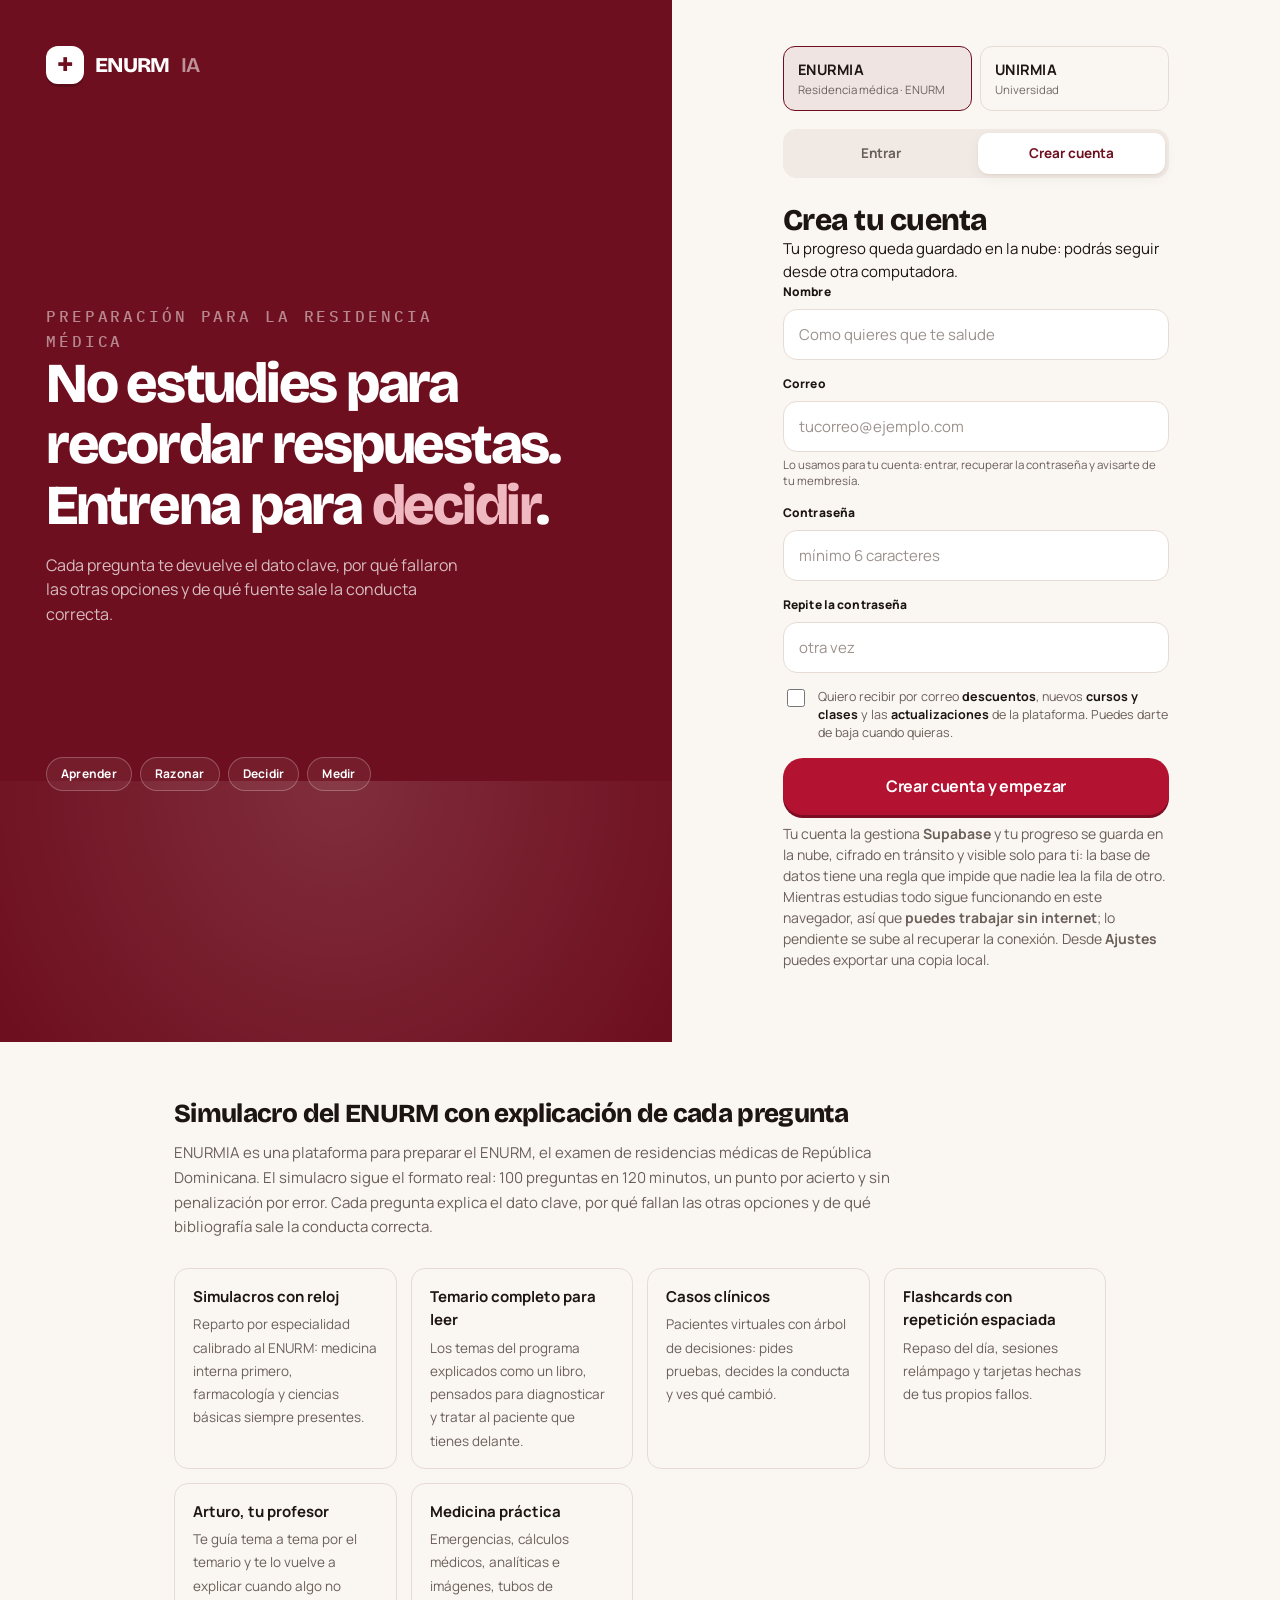
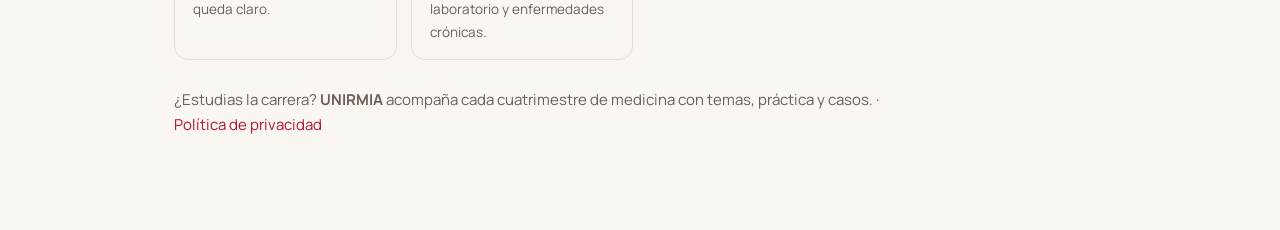
==== commit 89e2182d: "Arturo pregunta solo del tema leído; temas cortos de tres en tres - Ruta.preguntasDe devuelve solo l" ====
--- a/app.html
+++ b/app.html
@@ -43,6 +43,7 @@
 <script src="datos/banco-25-temario-t.js"></script>
 <script src="datos/banco-26-temario-u.js"></script>
 <script src="datos/banco-27-temario-v.js"></script>
+<script src="datos/banco-28-temario-w.js"></script>
 <script src="datos/banco-enurm-real.js"></script>
 <script src="datos/banco-mir-01.js"></script>
 <script src="datos/banco-mir-02.js"></script>
